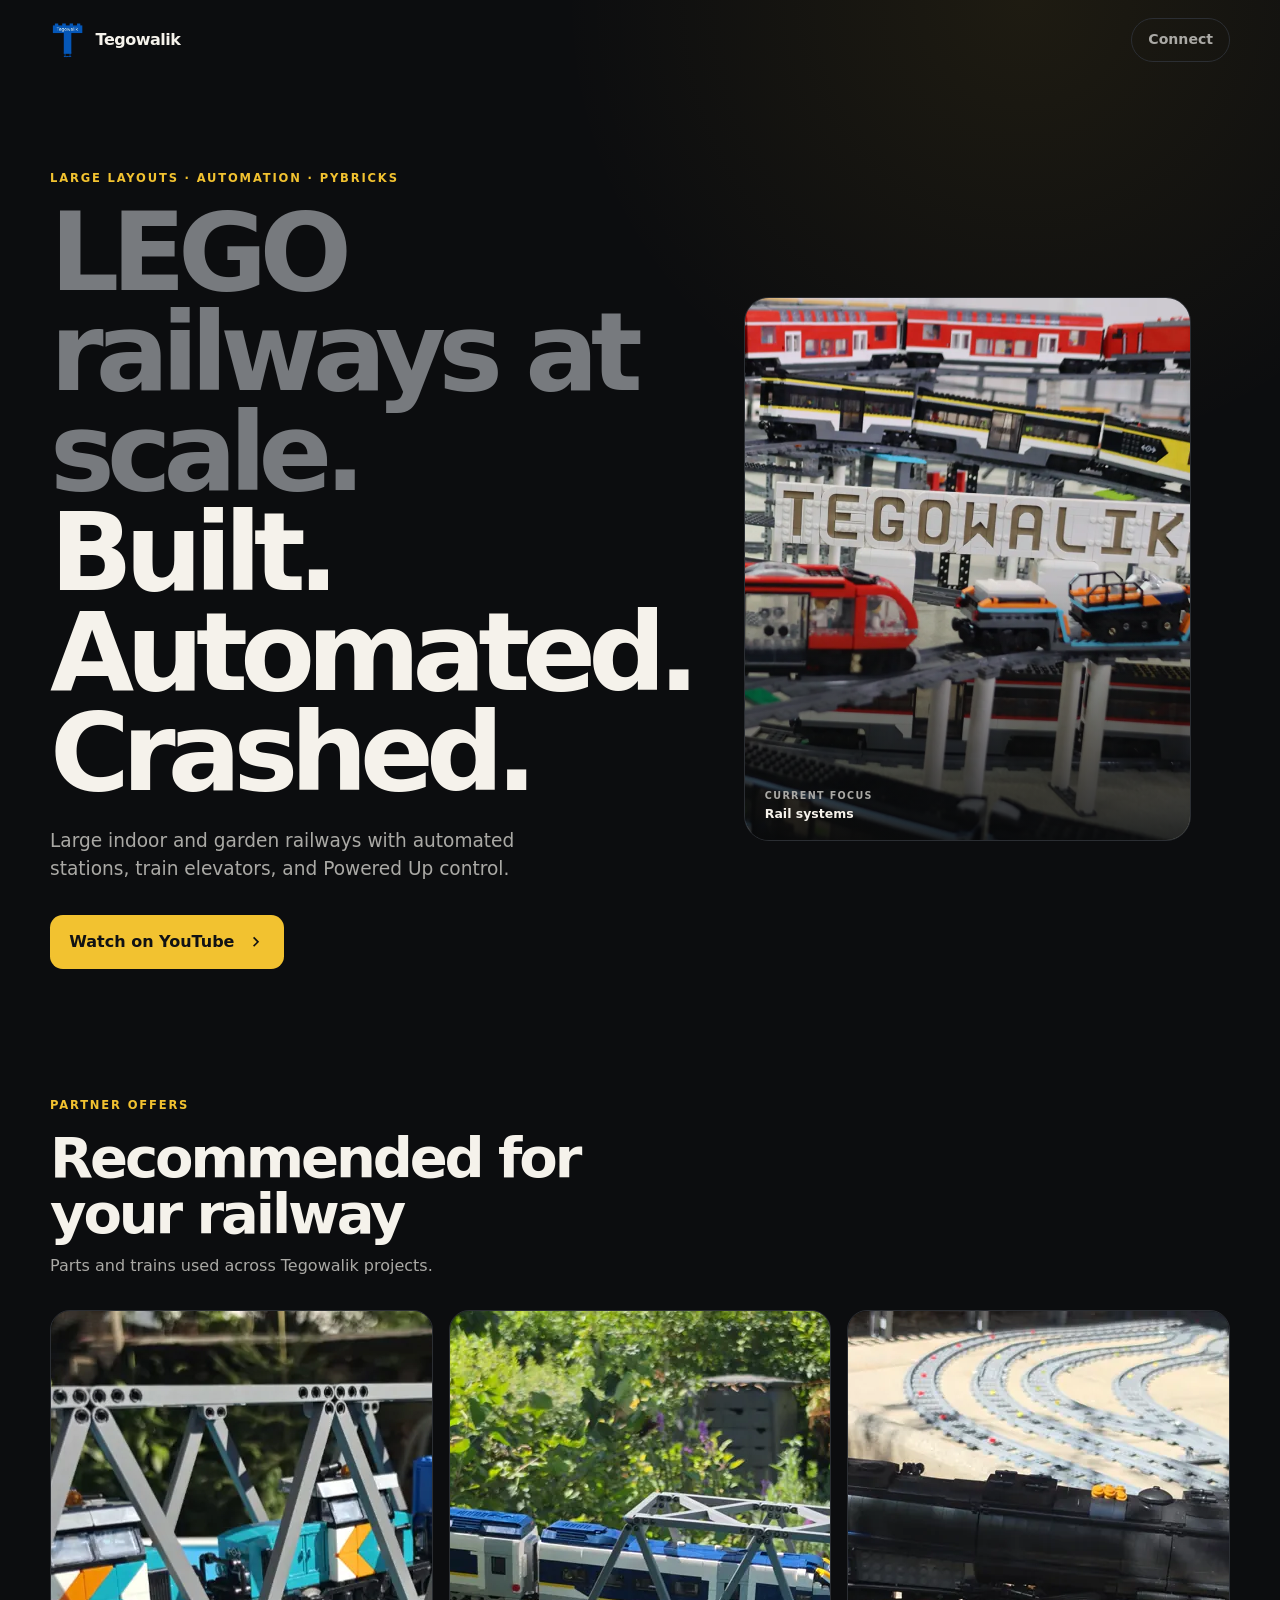
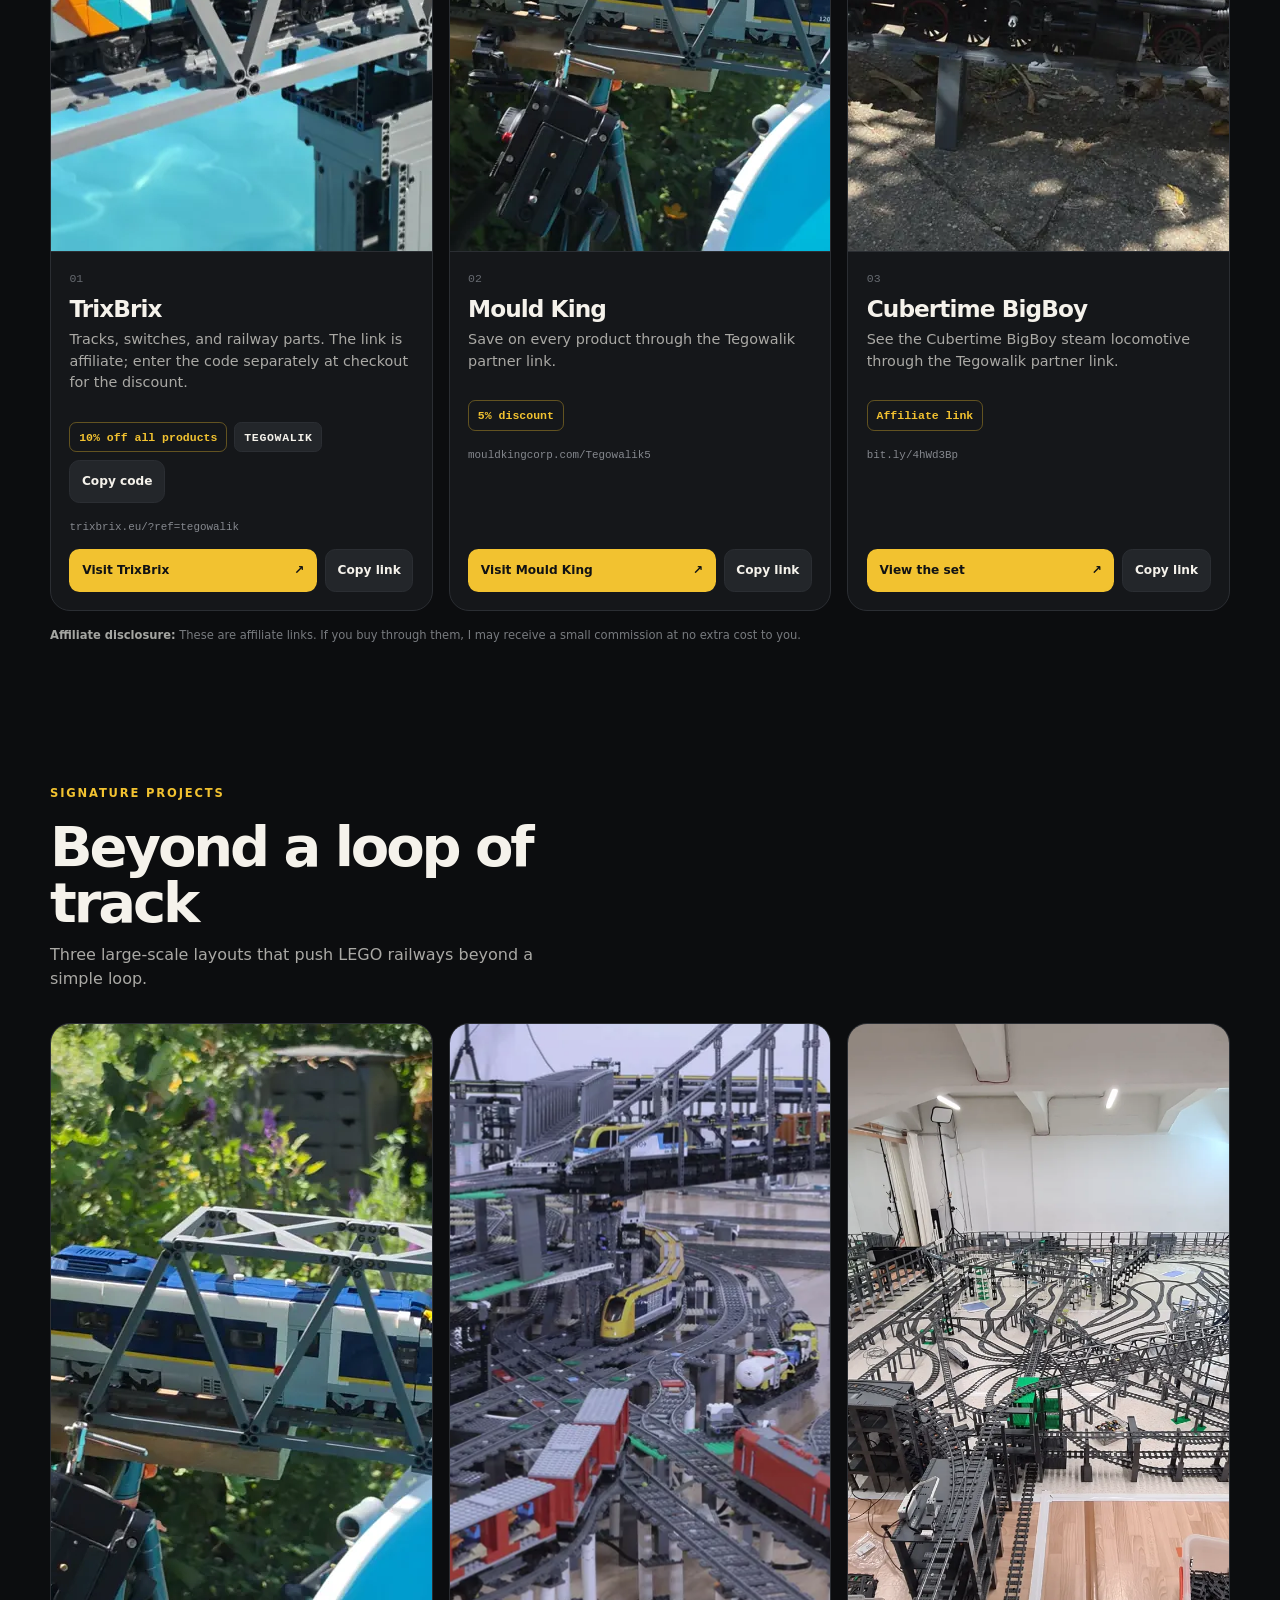
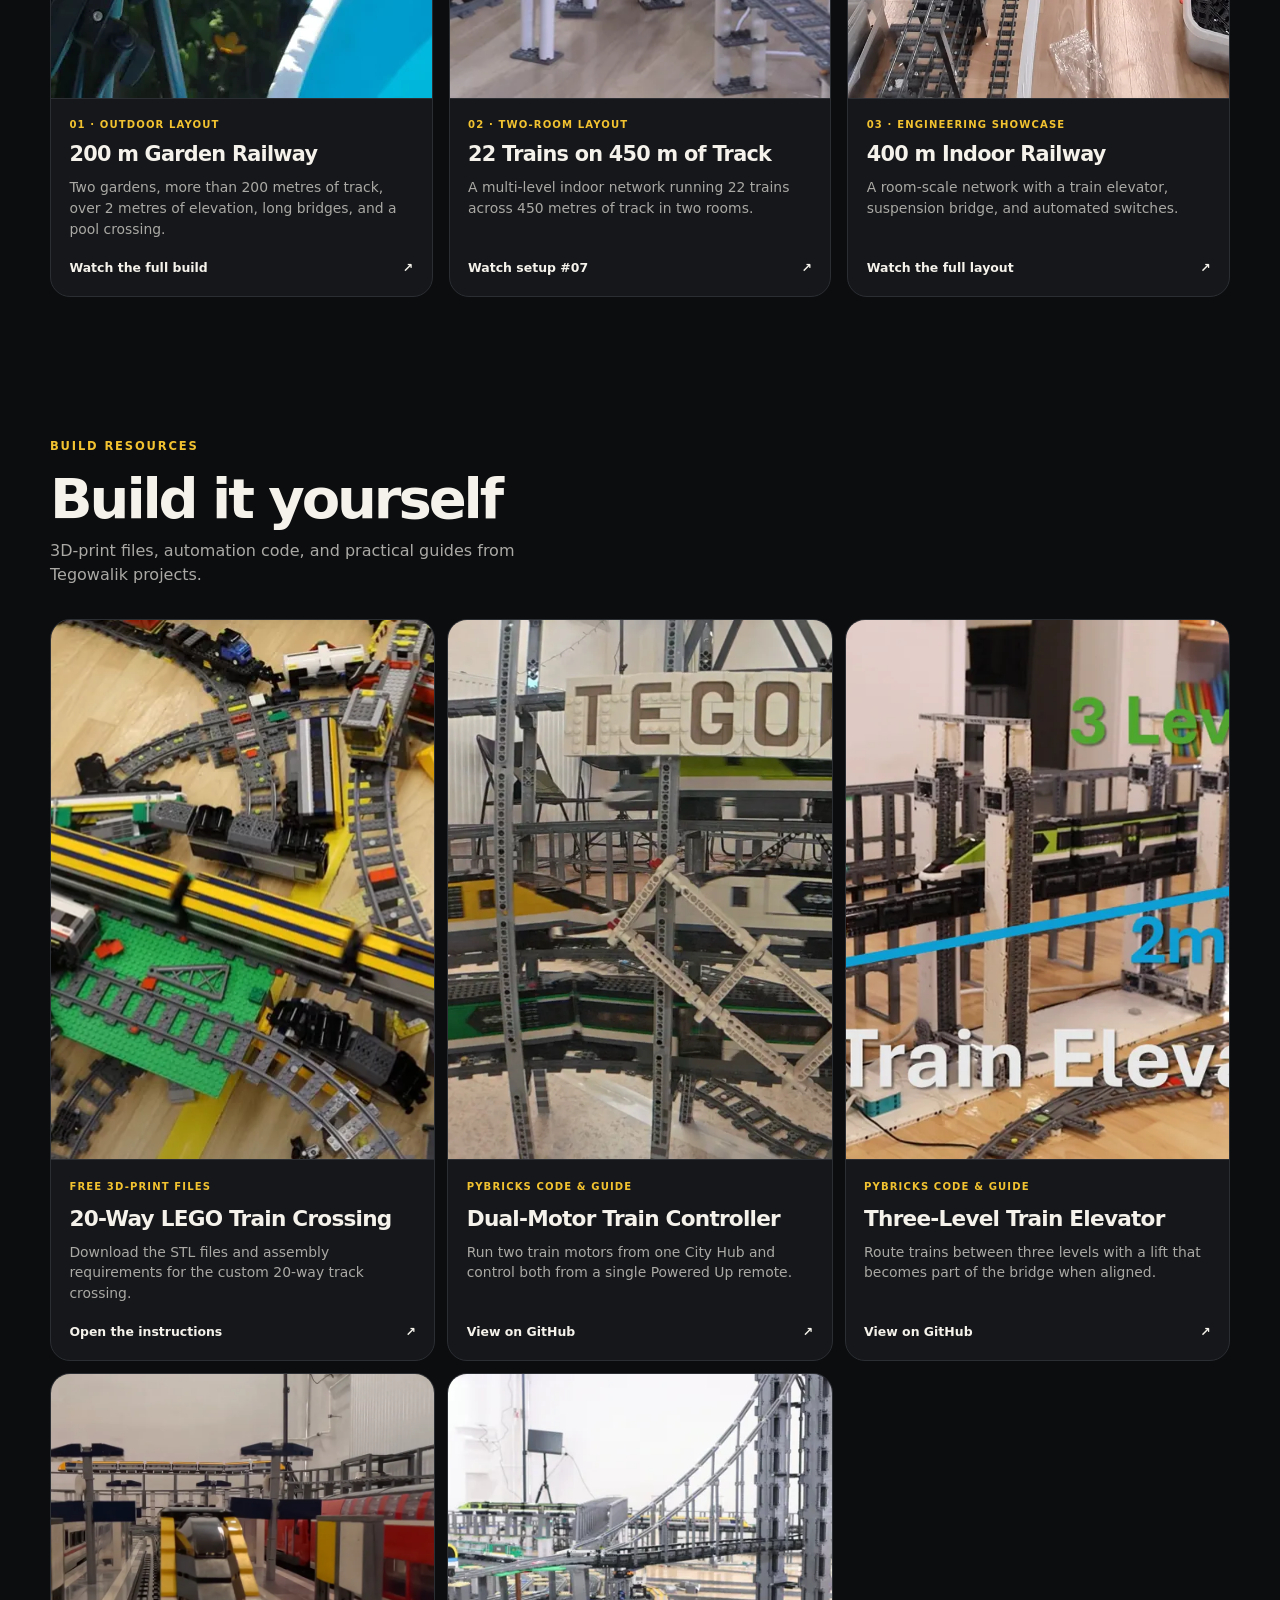
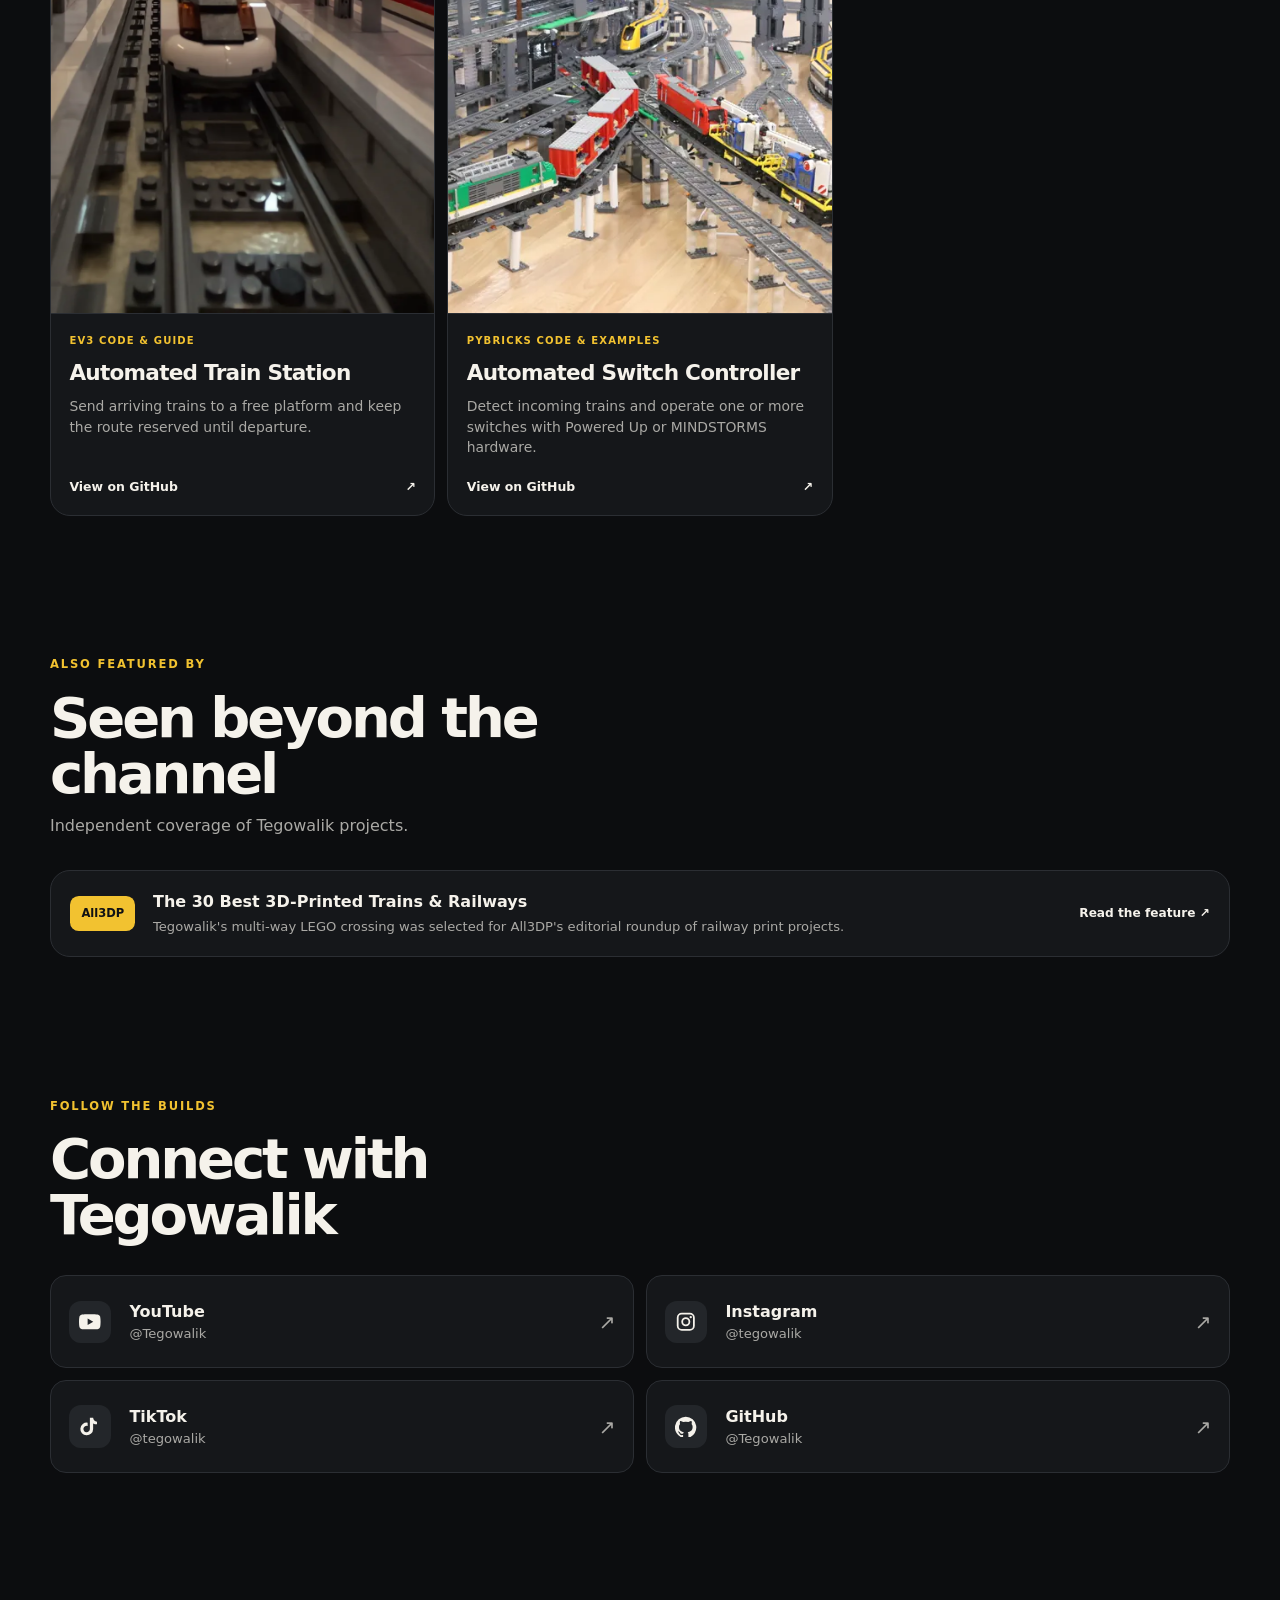
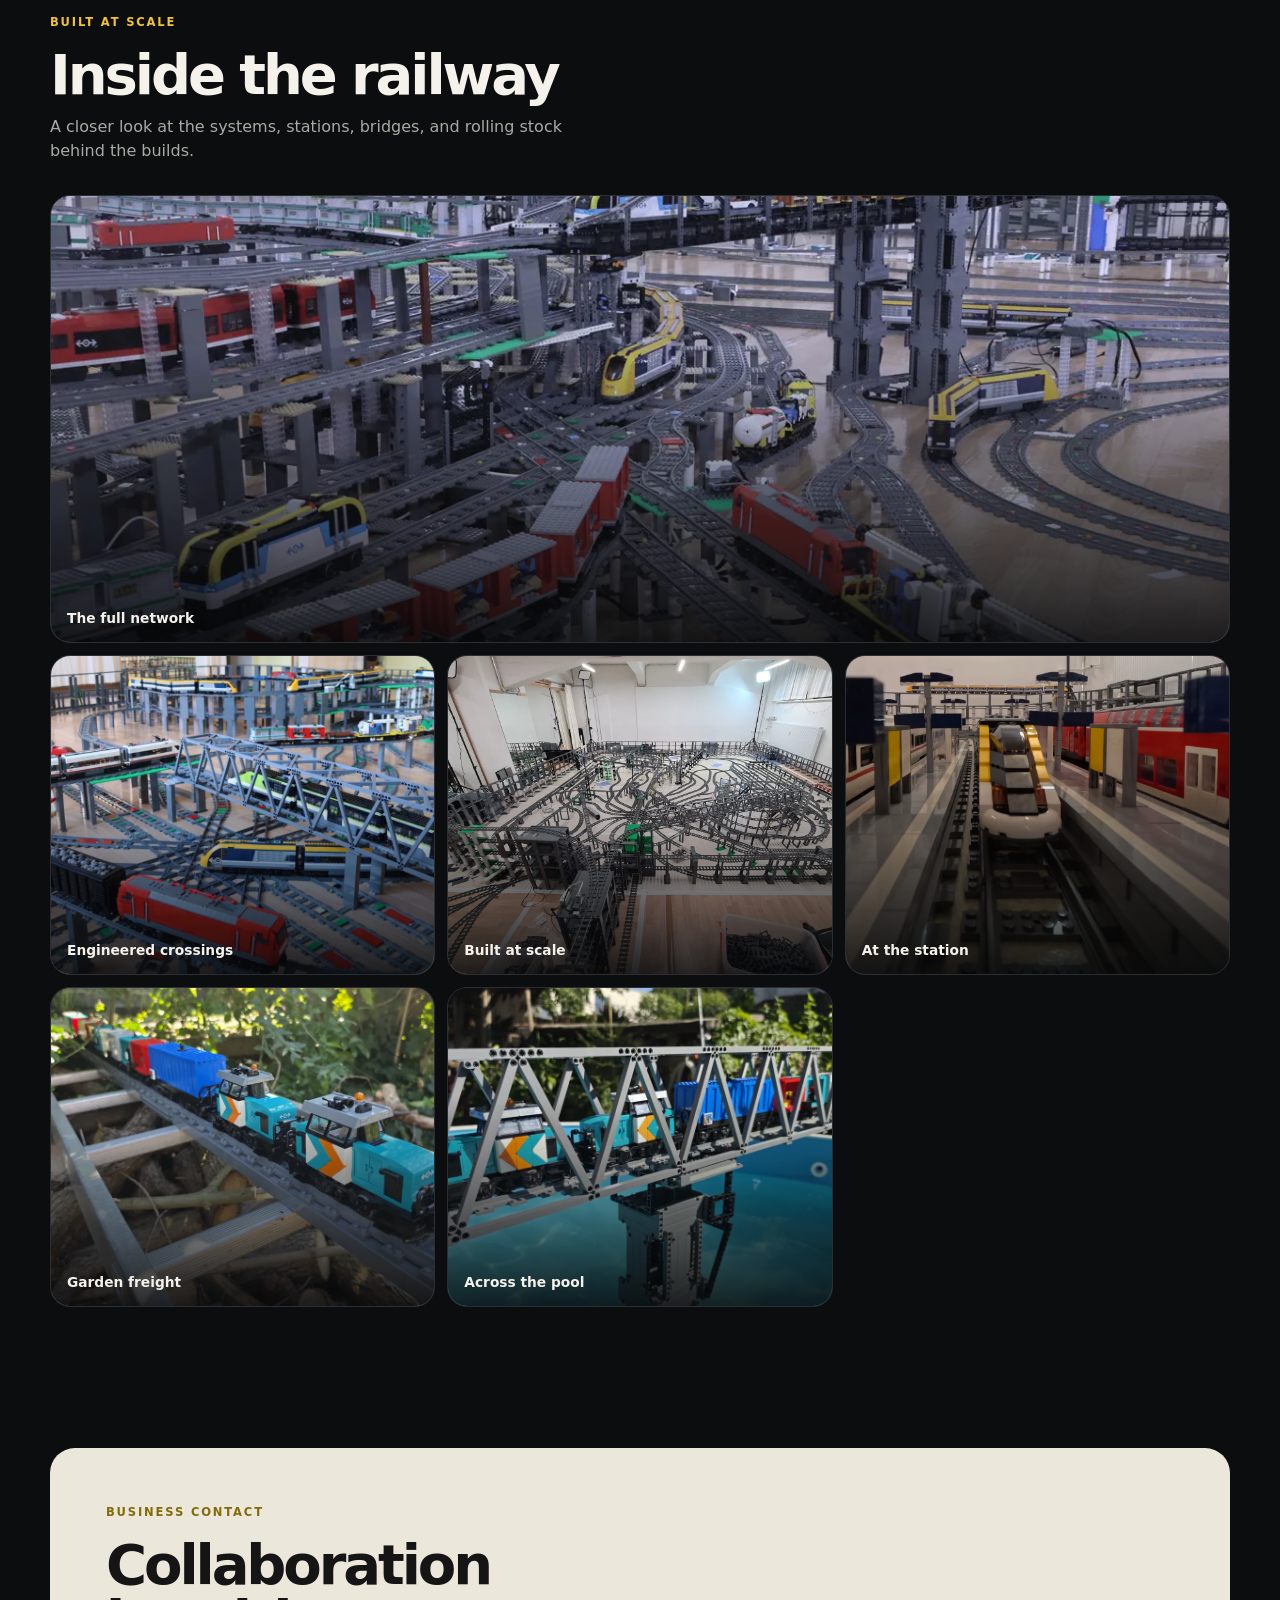
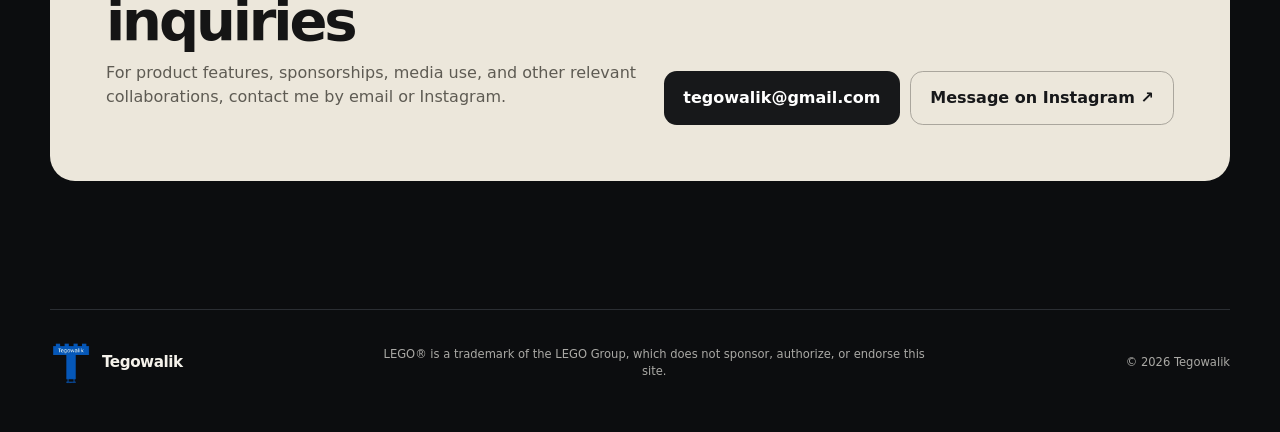
==== index.html @ e3848e24 "Refine partner offers and project showcases" ====
<!doctype html>
<html lang="en">
<head>
  <meta charset="utf-8">
  <meta name="viewport" content="width=device-width, initial-scale=1">
  <meta name="theme-color" content="#0c0d0f">
  <meta name="description" content="Large LEGO railway layouts, garden tracks, automated stations, train elevators, and Pybricks control systems by Tegowalik.">
  <meta property="og:type" content="website">
  <meta property="og:title" content="Tegowalik — LEGO engineering in motion">
  <meta property="og:description" content="Large LEGO railways, automated stations, train elevators, and Pybricks control systems.">
  <meta property="og:image" content="assets/share-card.jpg">
  <meta name="twitter:card" content="summary_large_image">
  <meta name="twitter:title" content="Tegowalik — LEGO engineering in motion">
  <meta name="twitter:description" content="Large LEGO railways, automated stations, train elevators, and Pybricks control systems.">
  <meta name="twitter:image" content="assets/share-card.jpg">
  <title>Tegowalik — LEGO engineering in motion</title>
  <link rel="icon" href="assets/favicon.svg" type="image/svg+xml">
  <link rel="stylesheet" href="style.css">
  <script src="script.js" defer></script>
</head>
<body>
  <a class="skip-link" href="#main">Skip to content</a>

  <header class="site-header">
    <a class="wordmark" href="#top" aria-label="Tegowalik home">
      <img class="brand-logo" src="assets/logo-256.webp" width="42" height="42" alt="">
      <span data-profile-name>Tegowalik</span>
    </a>
    <a class="header-cta" href="#connect">Connect</a>
  </header>

  <main id="main">
    <section class="hero" id="top" aria-labelledby="hero-title">
      <div class="hero-copy">
        <p class="eyebrow">Large layouts · Automation · Pybricks</p>
        <h1 id="hero-title"><span class="muted">LEGO railways at scale.</span><br><span data-tagline>Built. Automated. Crashed.</span></h1>
        <p class="hero-description" data-description>Large indoor and garden railways with automated stations, train elevators, and Powered Up control.</p>
        <a class="primary-button" data-primary-link href="https://www.youtube.com/@Tegowalik">
          Watch on YouTube
          <svg viewBox="0 0 24 24" aria-hidden="true"><path d="m9 18 6-6-6-6"/></svg>
        </a>
      </div>

      <div class="hero-visual">
        <img
          data-hero-image
          src="assets/photos/hero-960.webp"
          srcset="assets/photos/hero-960.webp 960w, assets/photos/hero-1600.webp 1600w"
          sizes="(min-width: 700px) 46vw, calc(100vw - 2rem)"
          width="960"
          height="960"
          alt="A multi-level LEGO railway with several trains and a Tegowalik sign"
          fetchpriority="high"
          decoding="async"
        >
        <div class="visual-shade" aria-hidden="true"></div>
        <p class="visual-label"><span>Current focus</span>Rail systems</p>
      </div>
    </section>

    <section class="partner-section" id="partners" aria-labelledby="partners-title" hidden>
      <div class="section-heading">
        <p class="eyebrow">Partner offers</p>
        <h2 id="partners-title">Recommended for your railway</h2>
        <p>Parts and trains used across Tegowalik projects.</p>
      </div>
      <div class="partner-grid" id="partner-links"></div>
      <p class="affiliate-note"><strong>Affiliate disclosure:</strong> These are affiliate links. If you buy through them, I may receive a small commission at no extra cost to you.</p>
    </section>

    <section class="project-section" id="projects" aria-labelledby="projects-title" hidden>
      <div class="section-heading">
        <p class="eyebrow">Signature projects</p>
        <h2 id="projects-title">Beyond a loop of track</h2>
        <p>Three large-scale layouts that push LEGO railways beyond a simple loop.</p>
      </div>
      <div class="project-grid" id="project-grid"></div>
    </section>

    <section class="resource-section" id="resources" aria-labelledby="resources-title" hidden>
      <div class="section-heading">
        <p class="eyebrow">Build resources</p>
        <h2 id="resources-title">Build it yourself</h2>
        <p>3D-print files, automation code, and practical guides from Tegowalik projects.</p>
      </div>
      <div class="resource-grid" id="resource-grid"></div>
    </section>


    <section class="feature-section" id="features" aria-labelledby="features-title" hidden>
      <div class="section-heading">
        <p class="eyebrow">Also featured by</p>
        <h2 id="features-title">Seen beyond the channel</h2>
        <p>Independent coverage of Tegowalik projects.</p>
      </div>
      <div class="feature-links" id="feature-links"></div>
    </section>

    <section class="link-section" id="connect" aria-labelledby="connect-title">
      <div class="section-heading">
        <p class="eyebrow">Follow the builds</p>
        <h2 id="connect-title">Connect with Tegowalik</h2>
      </div>
      <div class="social-grid" id="social-links"></div>
    </section>

    <section class="gallery-section" id="gallery" aria-labelledby="gallery-title" hidden>
      <div class="section-heading">
        <p class="eyebrow">Built at scale</p>
        <h2 id="gallery-title">Inside the railway</h2>
        <p>A closer look at the systems, stations, bridges, and rolling stock behind the builds.</p>
      </div>
      <div class="gallery-grid" id="gallery-grid"></div>
    </section>

    <section class="business" id="business" aria-labelledby="business-title">
      <div>
        <p class="eyebrow">Business contact</p>
        <h2 id="business-title">Collaboration inquiries</h2>
        <p>For product features, sponsorships, media use, and other relevant collaborations, contact me by email or Instagram.</p>
      </div>
      <div class="business-actions" id="business-actions"></div>
    </section>
  </main>

  <footer>
    <div class="footer-brand"><img class="brand-logo" src="assets/logo-256.webp" width="42" height="42" alt=""><span data-profile-name>Tegowalik</span></div>
    <p>LEGO® is a trademark of the LEGO Group, which does not sponsor, authorize, or endorse this site.</p>
    <p>© <span id="year"></span> <span data-profile-name>Tegowalik</span></p>
  </footer>

  <noscript>
    <div class="noscript">JavaScript is needed to display the configured links. Visit <a href="https://www.youtube.com/@Tegowalik">Tegowalik on YouTube</a>.</div>
  </noscript>
</body>
</html>
---- style.css ----
:root {
  --bg: #0c0d0f;
  --surface: #15171a;
  --surface-raised: #1b1e22;
  --text: #f5f2eb;
  --muted: #aaa9a5;
  --line: #2b2e33;
  --accent: #f2c230;
  --accent-strong: #ffda4e;
  --dark: #111214;
  --radius: 1.25rem;
  --max-width: 1180px;
}

* { box-sizing: border-box; }

html { scroll-behavior: smooth; }

body {
  margin: 0;
  color: var(--text);
  background:
    radial-gradient(circle at 80% 0%, rgba(242, 194, 48, .08), transparent 29rem),
    var(--bg);
  font-family: Inter, ui-sans-serif, system-ui, -apple-system, BlinkMacSystemFont, "Segoe UI", sans-serif;
  line-height: 1.5;
  -webkit-font-smoothing: antialiased;
}

a { color: inherit; }

.skip-link {
  position: fixed;
  top: .75rem;
  left: .75rem;
  z-index: 20;
  padding: .7rem 1rem;
  color: var(--dark);
  background: var(--accent);
  border-radius: .6rem;
  transform: translateY(-180%);
}

.skip-link:focus { transform: translateY(0); }

.site-header,
main,
footer {
  width: min(calc(100% - 2rem), var(--max-width));
  margin-inline: auto;
}

.site-header {
  min-height: 5rem;
  display: flex;
  align-items: center;
  justify-content: space-between;
}

.wordmark,
.footer-brand {
  display: inline-flex;
  gap: .65rem;
  align-items: center;
  font-weight: 800;
  letter-spacing: -.03em;
}

.wordmark { text-decoration: none; }

.brand-logo { width: 2.2rem; height: 2.2rem; object-fit: contain; }

.header-cta {
  padding: .65rem 1rem;
  border: 1px solid var(--line);
  border-radius: 999px;
  color: var(--muted);
  text-decoration: none;
  font-size: .88rem;
  font-weight: 700;
}

.header-cta:hover { color: var(--text); border-color: #555a62; }

.hero {
  padding: clamp(2.5rem, 7vw, 6rem) 0 clamp(4.5rem, 10vw, 8rem);
  display: grid;
  gap: 3.25rem;
}

.hero-copy { align-self: center; }

.eyebrow {
  margin: 0 0 1rem;
  color: var(--accent);
  text-transform: uppercase;
  font-size: .72rem;
  font-weight: 800;
  letter-spacing: .16em;
}

h1, h2, p { margin-top: 0; }

h1 {
  margin-bottom: 1.5rem;
  font-size: clamp(3rem, 11vw, 6.8rem);
  line-height: .92;
  letter-spacing: -.072em;
  max-width: 10ch;
}

h1 .muted { color: #777a7e; }

h2 {
  margin-bottom: .75rem;
  font-size: clamp(2rem, 6vw, 3.5rem);
  line-height: 1;
  letter-spacing: -.055em;
}

.hero-description,
.section-heading > p:last-child,
.business p,
footer { color: var(--muted); }

.hero-description {
  max-width: 34rem;
  margin-bottom: 2rem;
  font-size: clamp(1rem, 2vw, 1.16rem);
}

.primary-button,
.business-button {
  min-height: 3.35rem;
  display: inline-flex;
  align-items: center;
  justify-content: center;
  gap: .8rem;
  padding: .85rem 1.2rem;
  border-radius: .8rem;
  background: var(--accent);
  color: var(--dark);
  text-decoration: none;
  font-weight: 850;
  transition: transform .2s ease, background .2s ease;
}

.primary-button svg { width: 1.1rem; fill: none; stroke: currentColor; stroke-width: 2.25; }
.primary-button:hover, .business-button:hover { transform: translateY(-2px); background: var(--accent-strong); }

.hero-visual {
  min-height: clamp(22rem, 76vw, 34rem);
  position: relative;
  overflow: hidden;
  border: 1px solid var(--line);
  border-radius: calc(var(--radius) * 1.25);
  background: linear-gradient(145deg, #21252a 0%, #141619 58%, #0c0d0f 100%);
  isolation: isolate;
}

.hero-visual > img {
  position: absolute;
  inset: 0;
  width: 100%;
  height: 100%;
  object-fit: cover;
  object-position: center;
}

.visual-shade {
  position: absolute;
  inset: 0;
  background: linear-gradient(to top, rgba(7, 8, 9, .82), transparent 48%);
}

.visual-label {
  position: absolute;
  left: 1.25rem;
  bottom: 1rem;
  z-index: 3;
  margin: 0;
  font-size: .78rem;
  font-weight: 750;
}
.visual-label span { display: block; margin-bottom: .15rem; color: var(--muted); text-transform: uppercase; font-size: .6rem; letter-spacing: .14em; }

.link-section, .gallery-section, .partner-section, .project-section, .resource-section { padding: 0 0 clamp(5rem, 11vw, 9rem); }
.section-heading { max-width: 39rem; margin-bottom: 2rem; }
.section-heading > p:last-child { max-width: 32rem; }

.social-grid { display: grid; gap: .75rem; }

.social-card {
  min-height: 5.8rem;
  display: grid;
  grid-template-columns: 2.8rem 1fr auto;
  gap: 1rem;
  align-items: center;
  padding: 1rem 1.1rem;
  background: var(--surface);
  border: 1px solid var(--line);
  border-radius: 1rem;
  text-decoration: none;
  transition: border-color .2s ease, transform .2s ease, background .2s ease;
}

.social-card:hover { border-color: #52575e; transform: translateY(-2px); background: var(--surface-raised); }
.social-icon { width: 2.65rem; height: 2.65rem; display: grid; place-items: center; background: #23262a; border-radius: .75rem; }
.social-icon svg { width: 1.35rem; height: 1.35rem; fill: currentColor; }
.social-meta { min-width: 0; }
.social-name { display: block; font-weight: 800; }
.social-handle { display: block; color: var(--muted); font-size: .82rem; overflow: hidden; text-overflow: ellipsis; white-space: nowrap; }
.arrow { color: var(--muted); font-size: 1.25rem; }

.affiliate-note {
  max-width: 48rem;
  margin: 1rem 0 0;
  color: #777a7e;
  font-size: .72rem;
}

.affiliate-note strong { color: #a5a6a2; }

.project-grid { display: grid; gap: 1rem; }

.project-card {
  overflow: hidden;
  display: flex;
  flex-direction: column;
  color: var(--text);
  background: var(--surface);
  border: 1px solid var(--line);
  border-radius: var(--radius);
  text-decoration: none;
  transition: transform .2s ease, border-color .2s ease;
}

.project-card:hover { transform: translateY(-3px); border-color: #555a62; }

.project-card > img {
  width: 100%;
  aspect-ratio: 16 / 9;
  display: block;
  object-fit: cover;
  border-bottom: 1px solid var(--line);
  transition: transform .4s ease;
}

.project-card:hover > img { transform: scale(1.018); }

.project-content { flex: 1; display: flex; flex-direction: column; padding: 1.15rem; }
.project-meta { color: var(--accent); text-transform: uppercase; font-size: .63rem; font-weight: 800; letter-spacing: .11em; }
.project-title { margin-top: .7rem; font-size: 1.3rem; line-height: 1.1; letter-spacing: -.035em; }
.project-description { margin-top: .7rem; color: var(--muted); font-size: .87rem; }
.project-cta { display: flex; justify-content: space-between; margin-top: auto; padding-top: 1.2rem; font-size: .78rem; font-weight: 800; }

.resource-grid { display: grid; gap: .75rem; }

.resource-card {
  min-height: 14rem;
  display: flex;
  flex-direction: column;
  padding: 1.35rem;
  color: var(--text);
  background: var(--surface);
  border: 1px solid var(--line);
  border-radius: var(--radius);
  text-decoration: none;
  transition: transform .2s ease, border-color .2s ease, background .2s ease;
}

.resource-card:hover { transform: translateY(-2px); border-color: #555a62; background: var(--surface-raised); }
.resource-label { color: var(--accent); text-transform: uppercase; font-size: .63rem; font-weight: 800; letter-spacing: .11em; }
.resource-title { margin-top: .8rem; font-size: 1.35rem; line-height: 1.1; letter-spacing: -.035em; }
.resource-description { margin-top: .7rem; color: var(--muted); font-size: .87rem; }
.resource-cta { display: flex; justify-content: space-between; margin-top: auto; padding-top: 1.2rem; font-size: .78rem; font-weight: 800; }

.gallery-grid {
  display: grid;
  gap: .75rem;
}

.gallery-item {
  min-height: 15rem;
  position: relative;
  overflow: hidden;
  margin: 0;
  border: 1px solid var(--line);
  border-radius: var(--radius);
  background: var(--surface);
}

.gallery-item img {
  width: 100%;
  height: 100%;
  position: absolute;
  inset: 0;
  object-fit: cover;
  transition: transform .45s ease;
}

.gallery-item::after {
  content: "";
  position: absolute;
  inset: 35% 0 0;
  background: linear-gradient(transparent, rgba(5, 6, 7, .86));
}

.gallery-item:hover img { transform: scale(1.025); }

.gallery-item figcaption {
  position: absolute;
  z-index: 2;
  left: 1rem;
  bottom: .85rem;
  font-size: .86rem;
  font-weight: 800;
}

.partner-grid { display: grid; gap: 1rem; }
.partner-card {
  min-height: 15.5rem;
  display: flex;
  flex-direction: column;
  padding: 1.4rem;
  color: var(--text);
  background: var(--surface);
  border: 1px solid var(--line);
  border-radius: var(--radius);
  text-decoration: none;
  transition: transform .2s ease, border-color .2s ease;
}
.partner-card:hover { transform: translateY(-3px); border-color: #555a62; }
.partner-index { color: #666a70; font-family: ui-monospace, monospace; font-size: .72rem; }
.partner-card h3 { margin: auto 0 .55rem; font-size: 1.55rem; line-height: 1; letter-spacing: -.04em; }
.partner-card p { color: var(--muted); font-size: .9rem; }
.discount { align-self: flex-start; margin-top: .7rem; padding: .35rem .55rem; color: var(--accent); border: 1px solid rgba(242,194,48,.35); border-radius: .45rem; font-family: ui-monospace, monospace; font-size: .72rem; font-weight: 800; }
.partner-cta { display: flex; justify-content: space-between; align-items: center; margin-top: 1.25rem; padding-top: 1rem; border-top: 1px solid var(--line); font-size: .82rem; font-weight: 800; }

.business {
  margin-bottom: clamp(4rem, 10vw, 8rem);
  padding: clamp(1.5rem, 5vw, 3.5rem);
  display: grid;
  gap: 1.5rem;
  align-items: end;
  background: #ece7db;
  color: #151515;
  border-radius: calc(var(--radius) * 1.25);
}
.business .eyebrow { color: #826b08; }
.business p { max-width: 35rem; color: #5e5b53; }
.business-button { background: #17181a; color: #fff; }
.business-button:hover { background: #000; }
.business-button.secondary { background: transparent; color: #17181a; border: 1px solid #aaa69d; }
.business-actions { display: flex; flex-wrap: wrap; gap: .65rem; }

footer {
  padding: 2rem 0 3rem;
  display: grid;
  gap: 1rem;
  border-top: 1px solid var(--line);
  font-size: .72rem;
}
.footer-brand { color: var(--text); font-size: .95rem; }
.footer-brand .brand-logo { width: 2.6rem; height: 2.6rem; }
.noscript { position: fixed; inset: auto 1rem 1rem; z-index: 20; padding: 1rem; color: #111; background: var(--accent); border-radius: .7rem; text-align: center; }

:focus-visible { outline: .2rem solid var(--accent); outline-offset: .25rem; }

@media (min-width: 700px) {
  .site-header, main, footer { width: min(calc(100% - 4rem), var(--max-width)); }
  .hero { grid-template-columns: 1.08fr .92fr; min-height: calc(100vh - 5rem); align-items: center; }
  .social-grid { grid-template-columns: repeat(2, 1fr); }
  .project-grid { grid-template-columns: repeat(3, 1fr); }
  .resource-grid { grid-template-columns: repeat(2, 1fr); }
  .gallery-grid { grid-template-columns: repeat(2, 1fr); }
  .gallery-item { min-height: 20rem; }
  .gallery-item:first-child { grid-column: 1 / -1; min-height: 28rem; }
  .gallery-item:last-child { grid-column: 1 / -1; }
  .partner-grid { grid-template-columns: repeat(2, 1fr); }
  .business { grid-template-columns: 1fr auto; }
  footer { grid-template-columns: auto 1fr auto; align-items: center; }
  footer > p { margin: 0; }
  footer > p:nth-child(2) { max-width: 34rem; justify-self: center; text-align: center; }
}

@media (min-width: 1020px) {
  .gallery-grid { grid-template-columns: repeat(3, 1fr); }
  .gallery-item:last-child { grid-column: auto; }
  .partner-grid { grid-template-columns: repeat(3, 1fr); }
}

@media (prefers-reduced-motion: reduce) {
  html { scroll-behavior: auto; }
  *, *::before, *::after { scroll-behavior: auto !important; transition-duration: .01ms !important; animation-duration: .01ms !important; }
}


/* Rich partner cards, illustrated resources, and editorial mentions */
.feature-section { padding: 0 0 clamp(5rem, 11vw, 9rem); }

.partner-card {
  min-height: 0;
  overflow: hidden;
  padding: 0;
}

.partner-image-link {
  display: block;
  overflow: hidden;
  border-bottom: 1px solid var(--line);
}

.partner-image-link img {
  width: 100%;
  aspect-ratio: 16 / 9;
  display: block;
  object-fit: cover;
  transition: transform .4s ease;
}

.partner-card:hover .partner-image-link img { transform: scale(1.02); }

.partner-body {
  flex: 1;
  display: flex;
  flex-direction: column;
  padding: 1.15rem;
}

.partner-card h3 {
  margin: .6rem 0 .55rem;
  font-size: 1.45rem;
}

.partner-offer {
  display: flex;
  flex-wrap: wrap;
  gap: .45rem;
  align-items: center;
  margin-top: .85rem;
}

.partner-offer .discount { margin: 0; }

.discount-code {
  padding: .35rem .55rem;
  color: var(--text);
  background: #23262a;
  border: 1px solid var(--line);
  border-radius: .45rem;
  font-size: .72rem;
  font-weight: 850;
  letter-spacing: .06em;
}

.partner-url {
  margin-top: 1rem;
  color: #85888e;
  font-family: ui-monospace, SFMono-Regular, Consolas, monospace;
  font-size: .68rem;
  overflow-wrap: anywhere;
}

.partner-actions {
  display: grid;
  grid-template-columns: 1fr auto;
  gap: .5rem;
  align-items: stretch;
  margin-top: auto;
  padding-top: .85rem;
}

.partner-cta,
.copy-button {
  min-height: 2.7rem;
  display: inline-flex;
  align-items: center;
  justify-content: center;
  border-radius: .65rem;
  font: inherit;
  font-size: .76rem;
  font-weight: 800;
}

.partner-cta {
  gap: 1rem;
  justify-content: space-between;
  margin: 0;
  padding: .65rem .8rem;
  color: var(--dark);
  background: var(--accent);
  border: 0;
  text-decoration: none;
}

.copy-button {
  padding: .55rem .72rem;
  color: var(--text);
  background: #23262a;
  border: 1px solid var(--line);
  cursor: pointer;
  transition: border-color .2s ease, background .2s ease;
}

.copy-button:hover { border-color: #666b73; background: #2a2e33; }
.copy-button.copied { color: var(--dark); background: var(--accent); border-color: var(--accent); }

.resource-card {
  min-height: 0;
  overflow: hidden;
  padding: 0;
}

.resource-card > img {
  width: 100%;
  aspect-ratio: 16 / 9;
  display: block;
  object-fit: cover;
  border-bottom: 1px solid var(--line);
  transition: transform .4s ease;
}

.resource-card:hover > img { transform: scale(1.018); }

.resource-content {
  flex: 1;
  display: flex;
  flex-direction: column;
  padding: 1.15rem;
}

.feature-links { display: grid; gap: .75rem; }

.feature-card {
  display: grid;
  grid-template-columns: auto 1fr auto;
  gap: 1.1rem;
  align-items: center;
  padding: 1.2rem;
  color: var(--text);
  background: var(--surface);
  border: 1px solid var(--line);
  border-radius: var(--radius);
  text-decoration: none;
  transition: transform .2s ease, border-color .2s ease;
}

.feature-card:hover { transform: translateY(-2px); border-color: #555a62; }

.feature-publication {
  padding: .55rem .7rem;
  color: var(--dark);
  background: var(--accent);
  border-radius: .55rem;
  font-size: .72rem;
  font-weight: 900;
}

.feature-text strong,
.feature-text span { display: block; }

.feature-text strong { font-size: 1rem; }
.feature-text span { margin-top: .22rem; color: var(--muted); font-size: .82rem; }
.feature-cta { font-size: .76rem; font-weight: 800; white-space: nowrap; }

@media (min-width: 1020px) {
  .resource-grid { grid-template-columns: repeat(3, 1fr); }
}

@media (max-width: 620px) {
  .feature-card { grid-template-columns: auto 1fr; }
  .feature-cta { grid-column: 1 / -1; }
}
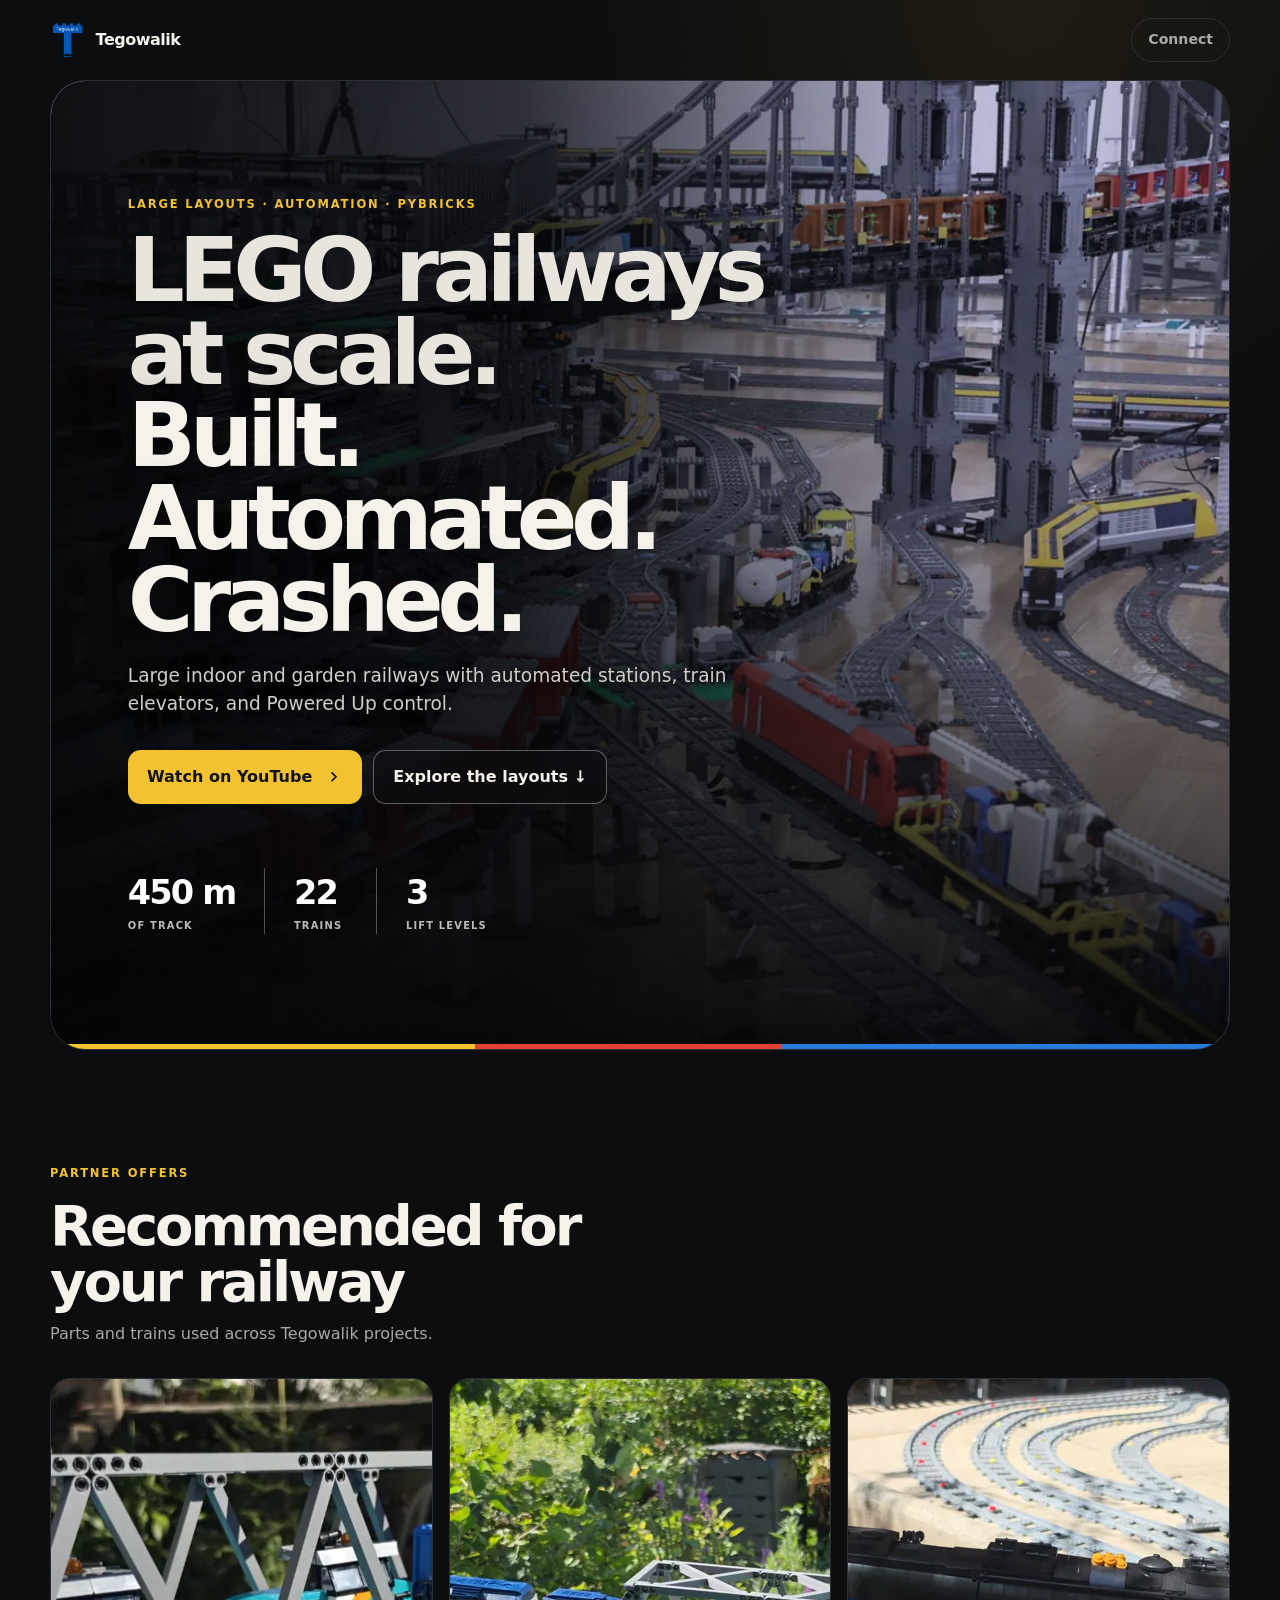
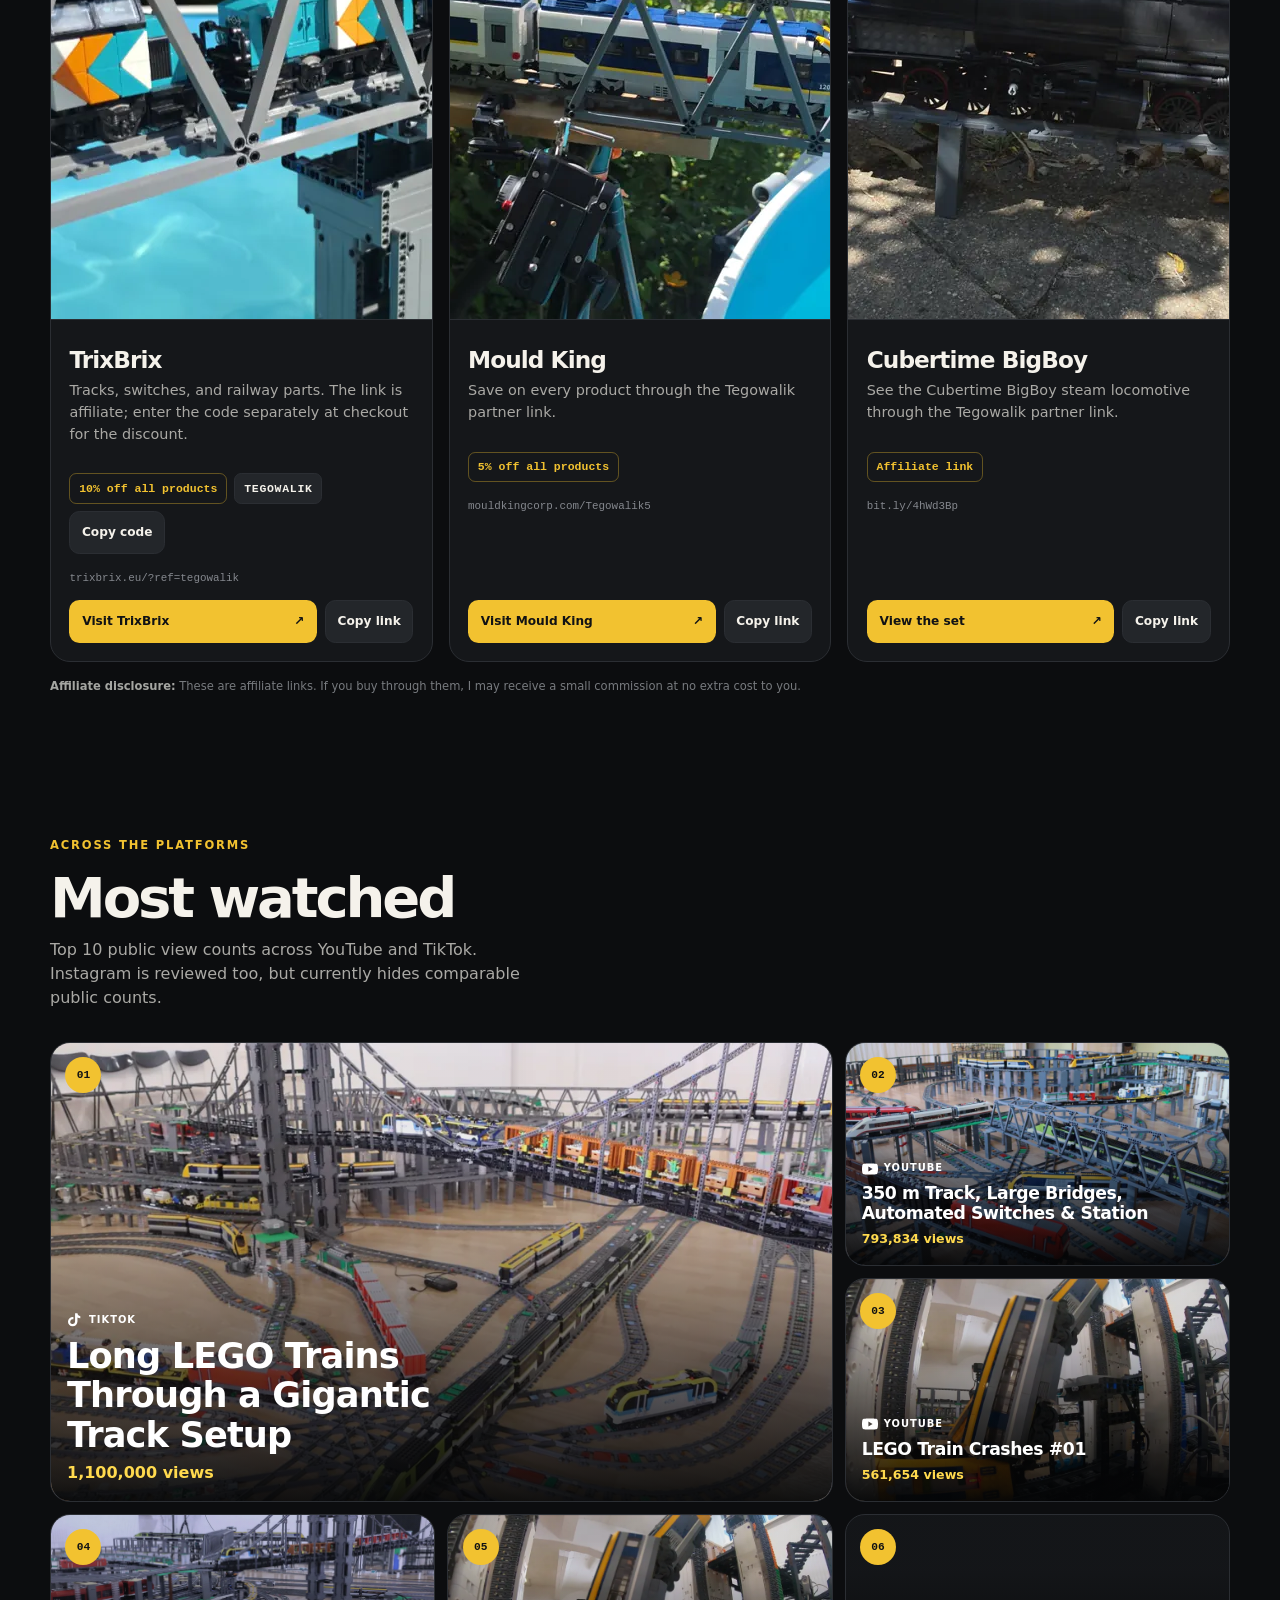
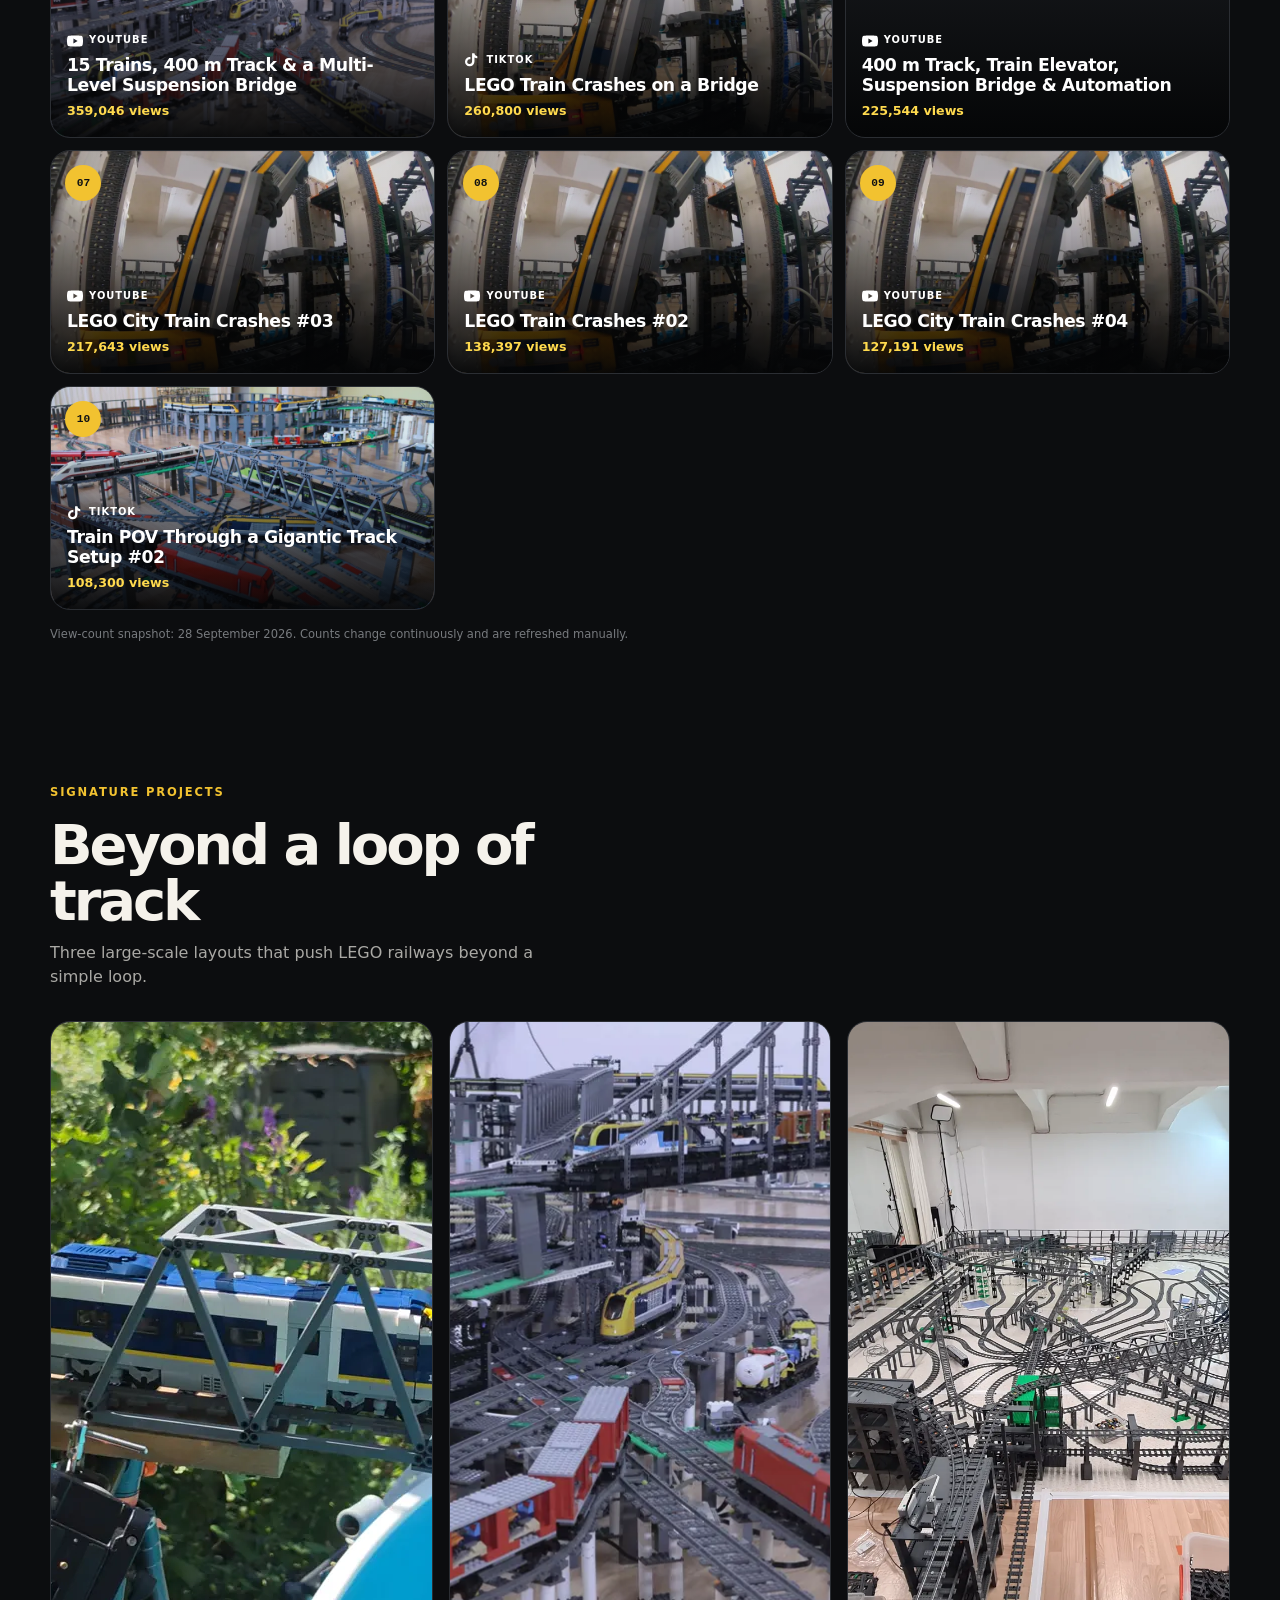
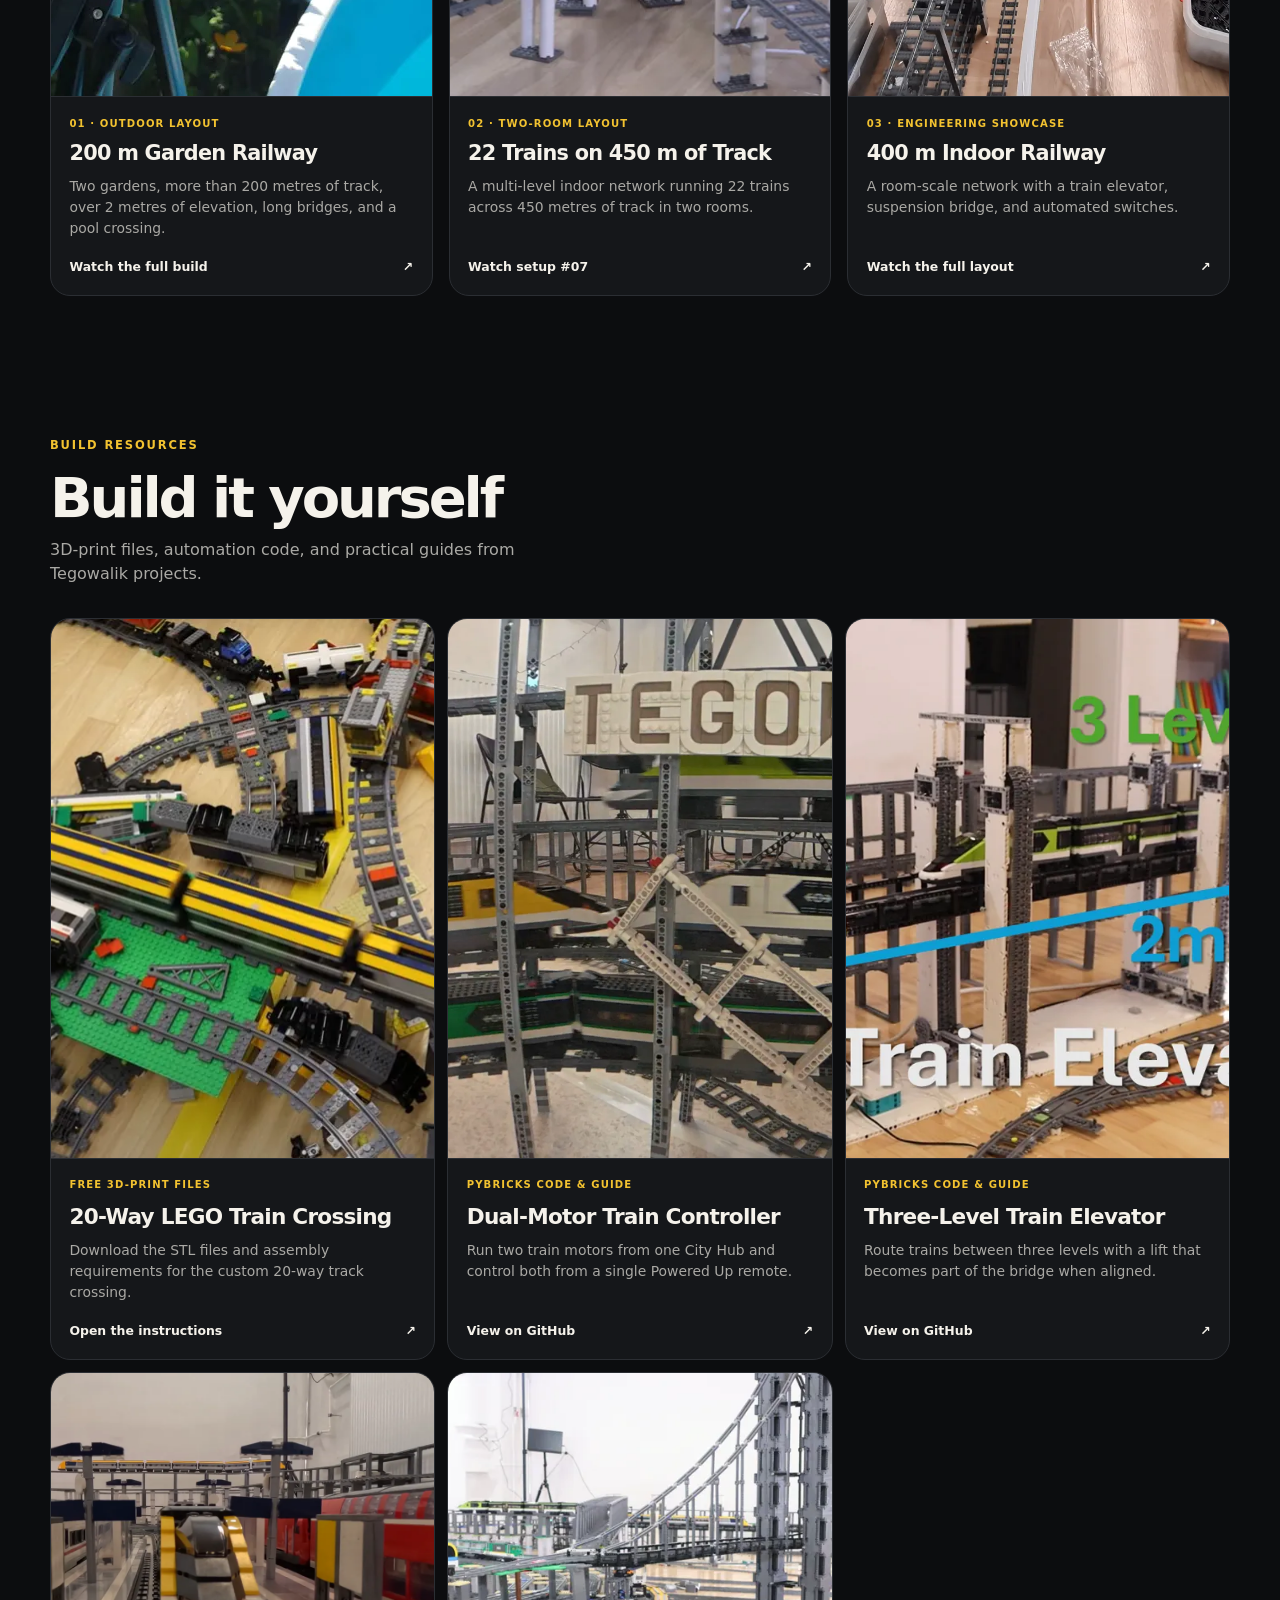
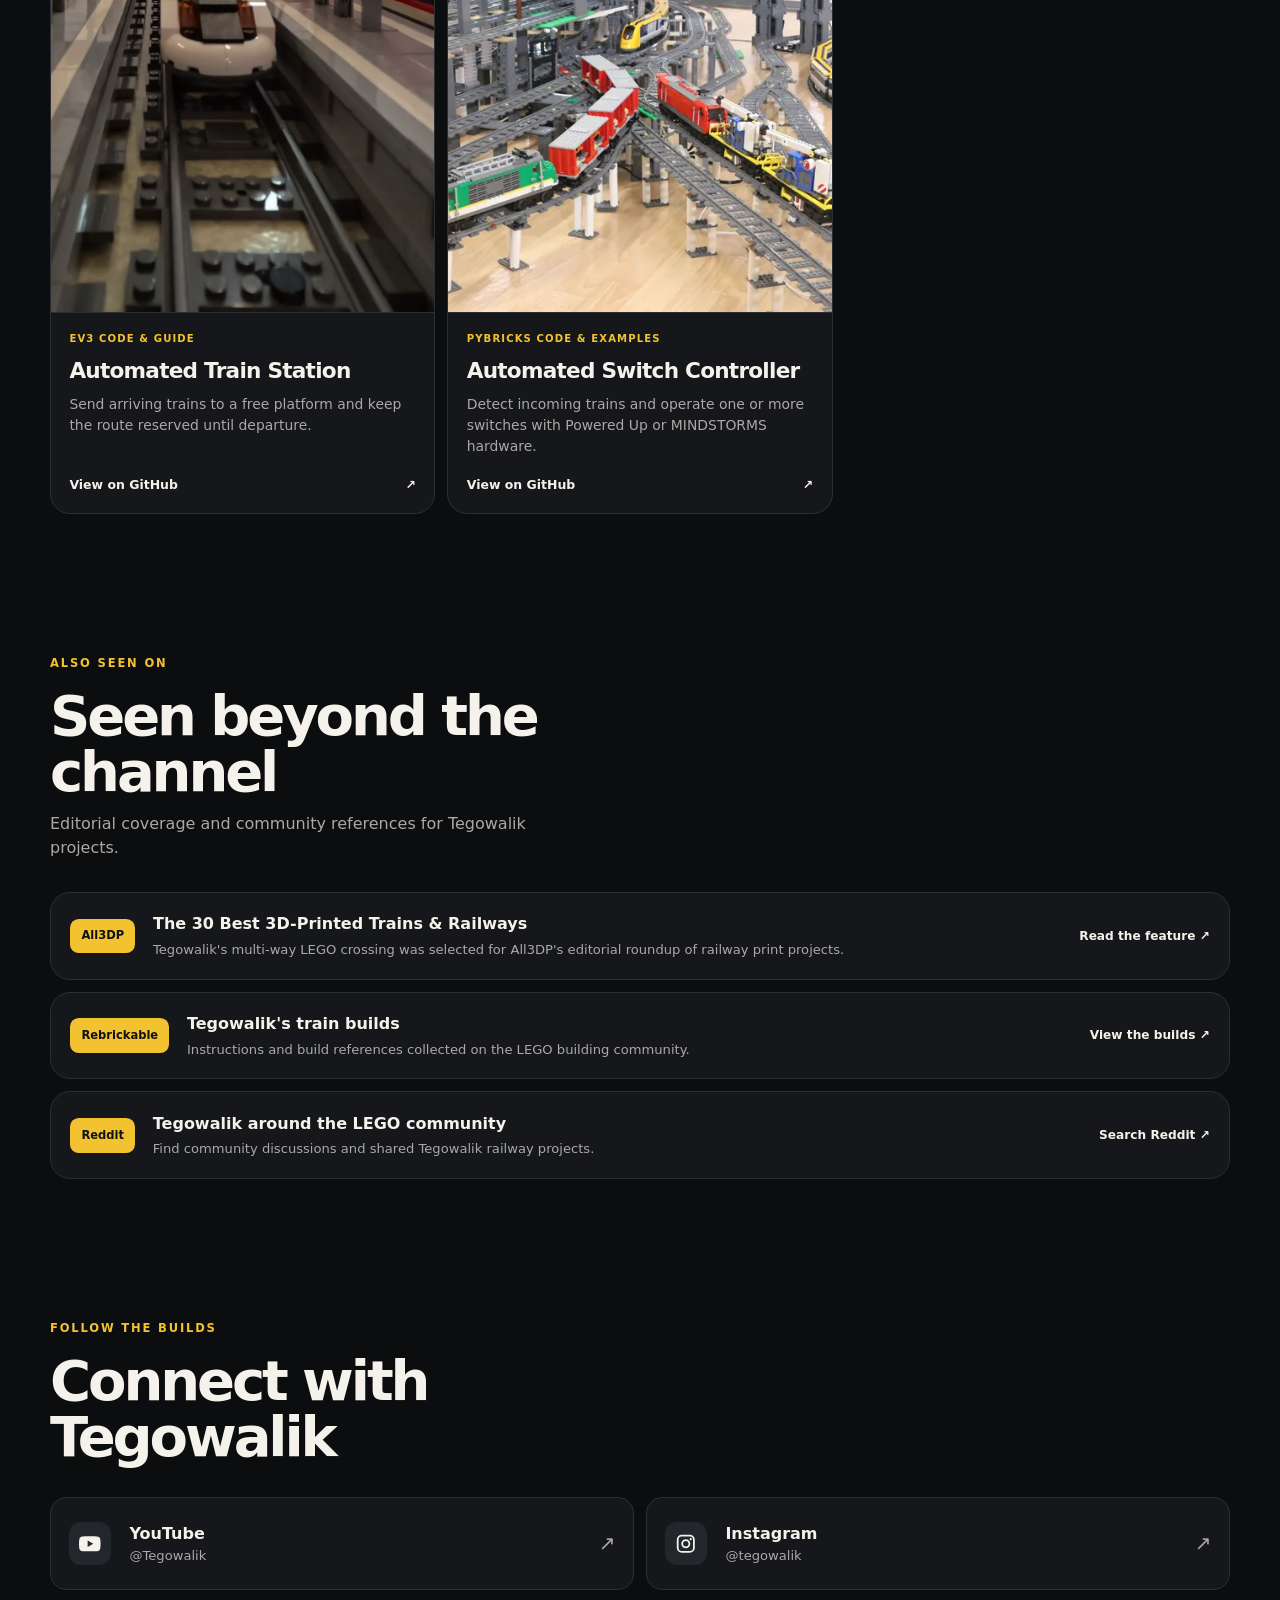
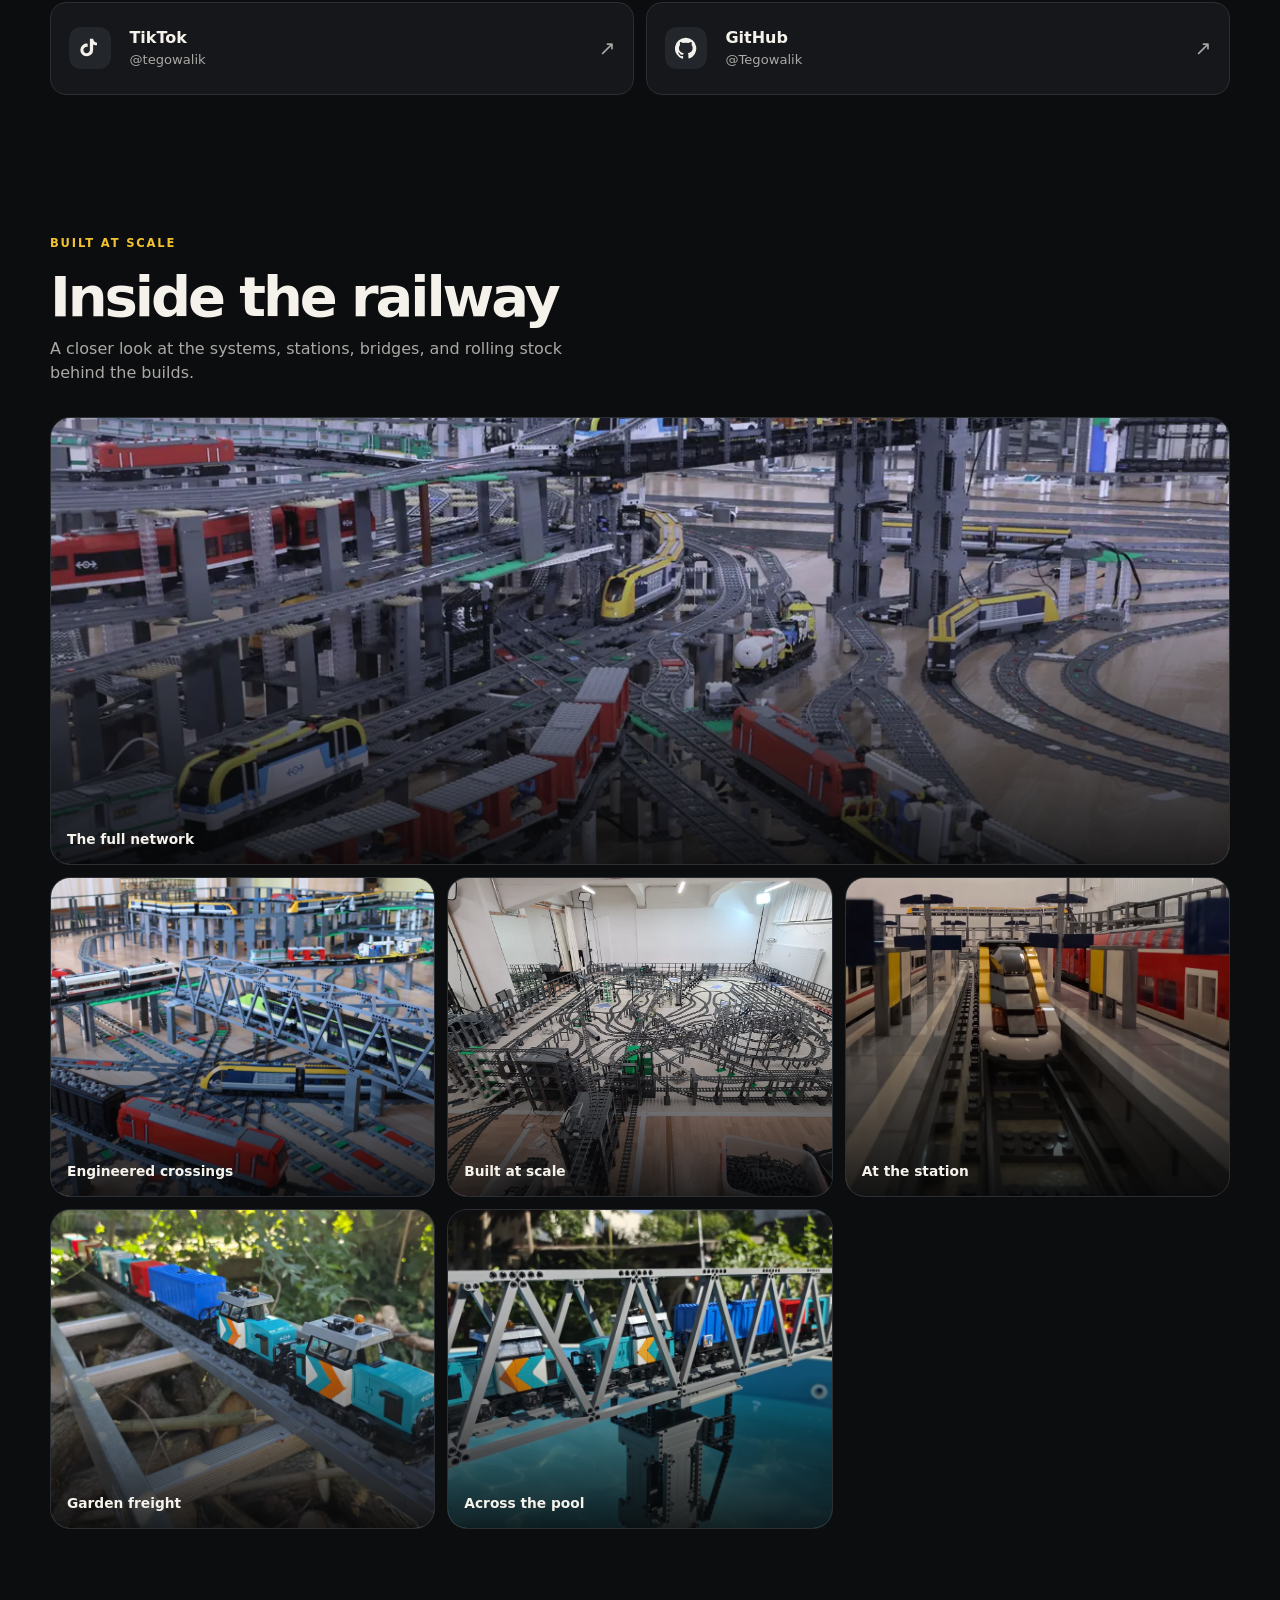
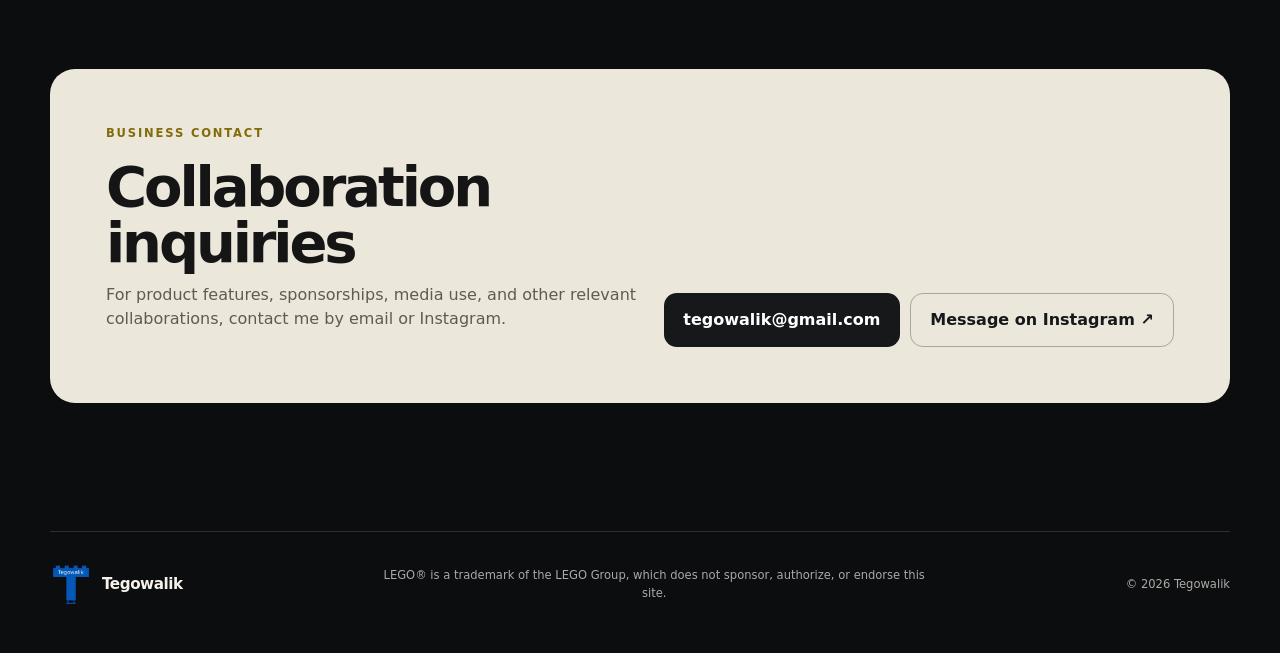
==== commit 1f1d0ba7: "Redesign hero and add cross-platform top videos" ====
--- a/index.html
+++ b/index.html
@@ -31,30 +31,32 @@
 
   <main id="main">
     <section class="hero" id="top" aria-labelledby="hero-title">
+      <div class="hero-visual" aria-hidden="true">
+        <img
+          data-hero-image
+          src="assets/photos/tegowalik-2023-v2-min-fixed-min-2-960.webp"
+          srcset="assets/photos/tegowalik-2023-v2-min-fixed-min-2-960.webp 960w, assets/photos/tegowalik-2023-v2-min-fixed-min-2-1600.webp 1600w"
+          sizes="(min-width: 1180px) 1180px, 100vw"
+          width="1600"
+          height="900"
+          alt=""
+          fetchpriority="high"
+          decoding="async"
+        >
+      </div>
       <div class="hero-copy">
         <p class="eyebrow">Large layouts · Automation · Pybricks</p>
         <h1 id="hero-title"><span class="muted">LEGO railways at scale.</span><br><span data-tagline>Built. Automated. Crashed.</span></h1>
         <p class="hero-description" data-description>Large indoor and garden railways with automated stations, train elevators, and Powered Up control.</p>
-        <a class="primary-button" data-primary-link href="https://www.youtube.com/@Tegowalik">
-          Watch on YouTube
-          <svg viewBox="0 0 24 24" aria-hidden="true"><path d="m9 18 6-6-6-6"/></svg>
-        </a>
-      </div>
-
-      <div class="hero-visual">
-        <img
-          data-hero-image
-          src="assets/photos/hero-960.webp"
-          srcset="assets/photos/hero-960.webp 960w, assets/photos/hero-1600.webp 1600w"
-          sizes="(min-width: 700px) 46vw, calc(100vw - 2rem)"
-          width="960"
-          height="960"
-          alt="A multi-level LEGO railway with several trains and a Tegowalik sign"
-          fetchpriority="high"
-          decoding="async"
-        >
-        <div class="visual-shade" aria-hidden="true"></div>
-        <p class="visual-label"><span>Current focus</span>Rail systems</p>
+        <div class="hero-actions">
+          <a class="primary-button" data-primary-link href="https://www.youtube.com/@Tegowalik">Watch on YouTube <svg viewBox="0 0 24 24" aria-hidden="true"><path d="m9 18 6-6-6-6"/></svg></a>
+          <a class="secondary-button" href="#projects">Explore the layouts ↓</a>
+        </div>
+        <dl class="hero-stats" aria-label="Tegowalik layout highlights">
+          <div><dt>450 m</dt><dd>of track</dd></div>
+          <div><dt>22</dt><dd>trains</dd></div>
+          <div><dt>3</dt><dd>lift levels</dd></div>
+        </dl>
       </div>
     </section>
 
@@ -66,6 +68,16 @@
       </div>
       <div class="partner-grid" id="partner-links"></div>
       <p class="affiliate-note"><strong>Affiliate disclosure:</strong> These are affiliate links. If you buy through them, I may receive a small commission at no extra cost to you.</p>
+    </section>
+
+    <section class="popular-section" id="popular" aria-labelledby="popular-title" hidden>
+      <div class="section-heading popular-heading">
+        <p class="eyebrow">Across the platforms</p>
+        <h2 id="popular-title">Most watched</h2>
+        <p>Top 10 public view counts across YouTube and TikTok. Instagram is reviewed too, but currently hides comparable public counts.</p>
+      </div>
+      <div class="popular-grid" id="popular-grid"></div>
+      <p class="snapshot-note" id="popular-snapshot"></p>
     </section>
 
     <section class="project-section" id="projects" aria-labelledby="projects-title" hidden>
@@ -89,9 +101,9 @@
 
     <section class="feature-section" id="features" aria-labelledby="features-title" hidden>
       <div class="section-heading">
-        <p class="eyebrow">Also featured by</p>
+        <p class="eyebrow">Also seen on</p>
         <h2 id="features-title">Seen beyond the channel</h2>
-        <p>Independent coverage of Tegowalik projects.</p>
+        <p>Editorial coverage and community references for Tegowalik projects.</p>
       </div>
       <div class="feature-links" id="feature-links"></div>
     </section>
--- a/style.css
+++ b/style.css
@@ -572,3 +572,184 @@
   .feature-card { grid-template-columns: auto 1fr; }
   .feature-cta { grid-column: 1 / -1; }
 }
+
+
+/* Cinematic homepage hero */
+.hero {
+  min-height: min(78rem, calc(100svh - 6rem));
+  position: relative;
+  overflow: hidden;
+  display: flex;
+  align-items: flex-end;
+  padding: clamp(3.5rem, 9vw, 7.5rem) clamp(1.25rem, 6vw, 5.25rem);
+  margin-bottom: clamp(4.5rem, 9vw, 8rem);
+  border: 1px solid var(--line);
+  border-radius: clamp(1.25rem, 3vw, 2.2rem);
+  isolation: isolate;
+}
+
+.hero::before,
+.hero::after {
+  content: "";
+  position: absolute;
+  inset: 0;
+  pointer-events: none;
+}
+
+.hero::before {
+  z-index: 1;
+  background:
+    linear-gradient(90deg, rgba(4, 5, 6, .95) 0%, rgba(4, 5, 6, .79) 40%, rgba(4, 5, 6, .1) 78%),
+    linear-gradient(0deg, rgba(4, 5, 6, .92) 0%, transparent 55%);
+}
+
+.hero::after {
+  z-index: 3;
+  inset: auto 0 0;
+  height: .32rem;
+  background: linear-gradient(90deg, var(--accent) 0 36%, #e54035 36% 62%, #267bdc 62% 100%);
+}
+
+.hero-visual {
+  min-height: 0;
+  position: absolute;
+  z-index: 0;
+  inset: 0;
+  border: 0;
+  border-radius: 0;
+  background: #111;
+}
+
+.hero-visual > img {
+  object-position: 58% center;
+  transform: scale(1.015);
+}
+
+.hero-copy {
+  position: relative;
+  z-index: 2;
+  max-width: 49rem;
+  min-width: 0;
+  width: 100%;
+}
+
+.hero h1 {
+  max-width: 12.5ch;
+  margin-bottom: 1.3rem;
+  font-size: clamp(3.25rem, 7vw, 5.9rem);
+  text-wrap: balance;
+  text-shadow: 0 .15rem 2rem rgba(0, 0, 0, .46);
+}
+
+.hero h1 .muted { color: #e8e5de; }
+.hero-description { max-width: 38rem; color: #d0cec8; text-shadow: 0 1px 1rem #000; }
+.hero-actions { display: flex; flex-wrap: wrap; gap: .7rem; align-items: center; }
+
+.secondary-button {
+  min-height: 3.35rem;
+  display: inline-flex;
+  align-items: center;
+  padding: .85rem 1.2rem;
+  color: var(--text);
+  background: rgba(12, 13, 15, .58);
+  border: 1px solid rgba(255, 255, 255, .34);
+  border-radius: .8rem;
+  text-decoration: none;
+  font-weight: 800;
+  backdrop-filter: blur(.7rem);
+  transition: background .2s ease, border-color .2s ease, transform .2s ease;
+}
+
+.secondary-button:hover { transform: translateY(-2px); background: rgba(24, 26, 29, .86); border-color: rgba(255, 255, 255, .65); }
+
+.hero-stats {
+  display: flex;
+  flex-wrap: wrap;
+  gap: 0;
+  margin: clamp(2rem, 5vw, 4.2rem) 0 0;
+}
+
+.hero-stats div {
+  min-width: 7rem;
+  padding: 0 clamp(.9rem, 2.5vw, 1.8rem);
+  border-left: 1px solid rgba(255, 255, 255, .3);
+}
+
+.hero-stats div:first-child { padding-left: 0; border-left: 0; }
+.hero-stats dt { color: #fff; font-size: clamp(1.45rem, 3vw, 2.1rem); font-weight: 900; letter-spacing: -.055em; }
+.hero-stats dd { margin: .05rem 0 0; color: #bbbcb9; text-transform: uppercase; font-size: .62rem; font-weight: 800; letter-spacing: .12em; }
+
+/* Cross-platform view-count snapshot */
+.popular-section { padding: 0 0 clamp(5rem, 11vw, 9rem); }
+.popular-heading { max-width: 46rem; }
+.popular-grid { display: grid; gap: .75rem; }
+
+.popular-card {
+  min-height: 14rem;
+  position: relative;
+  overflow: hidden;
+  display: block;
+  color: #fff;
+  background: var(--surface);
+  border: 1px solid var(--line);
+  border-radius: var(--radius);
+  text-decoration: none;
+  isolation: isolate;
+  transition: transform .22s ease, border-color .22s ease;
+}
+
+.popular-card:hover { transform: translateY(-3px); border-color: #62676e; }
+.popular-card img { position: absolute; inset: 0; z-index: -2; width: 100%; height: 100%; object-fit: cover; transition: transform .45s ease; }
+.popular-card:hover img { transform: scale(1.025); }
+.popular-shade { position: absolute; inset: 0; z-index: -1; background: linear-gradient(0deg, rgba(4, 5, 6, .95), rgba(4, 5, 6, .08) 76%); }
+.popular-rank {
+  position: absolute;
+  top: .9rem;
+  left: .9rem;
+  min-width: 2.25rem;
+  height: 2.25rem;
+  display: grid;
+  place-items: center;
+  color: var(--dark);
+  background: var(--accent);
+  border-radius: 999px;
+  font-family: ui-monospace, monospace;
+  font-size: .7rem;
+  font-weight: 900;
+}
+.popular-content { position: absolute; inset: auto 1rem 1rem; display: flex; flex-direction: column; align-items: flex-start; }
+.popular-platform { display: inline-flex; gap: .38rem; align-items: center; margin-bottom: .48rem; text-transform: uppercase; font-size: .62rem; font-weight: 850; letter-spacing: .1em; }
+.popular-platform > span:first-child { width: 1rem; height: 1rem; display: grid; place-items: center; }
+.popular-platform svg { width: 100%; height: 100%; fill: currentColor; }
+.popular-title { max-width: 28rem; font-size: 1.08rem; line-height: 1.12; letter-spacing: -.025em; }
+.popular-views { margin-top: .42rem; color: var(--accent-strong); font-size: .79rem; font-weight: 900; }
+.snapshot-note { margin: 1rem 0 0; color: #777a7e; font-size: .72rem; }
+
+@media (min-width: 700px) {
+  .hero {
+    min-height: min(52rem, calc(100svh - 6rem));
+    display: flex;
+  }
+
+  .popular-grid { grid-template-columns: repeat(2, 1fr); }
+  .popular-card-lead { grid-column: 1 / -1; min-height: 25rem; }
+  .popular-card-lead .popular-title { font-size: clamp(1.5rem, 3vw, 2.2rem); }
+  .popular-card-lead .popular-views { font-size: 1rem; }
+}
+
+@media (min-width: 1020px) {
+  .popular-grid { grid-template-columns: repeat(3, 1fr); grid-auto-rows: 14rem; }
+  .popular-card-lead { grid-column: span 2; grid-row: span 2; min-height: 0; }
+}
+
+@media (max-width: 620px) {
+  body { overflow-x: hidden; }
+  .hero { width: 100%; min-height: calc(100svh - 5rem); border-left: 0; border-right: 0; border-radius: 0; }
+  .hero::before { background: linear-gradient(0deg, rgba(4,5,6,.96) 4%, rgba(4,5,6,.72) 60%, rgba(4,5,6,.08) 100%); }
+  .hero-visual > img { object-position: 57% center; }
+  .hero h1 { max-width: 100%; font-size: clamp(2.55rem, 12vw, 3rem); overflow-wrap: anywhere; }
+  .hero-description { font-size: .95rem; }
+  .hero-stats div { flex: 1; min-width: 0; }
+  .hero-stats div:not(:first-child) { padding-right: 0; }
+  .hero-stats dd { font-size: .52rem; letter-spacing: .08em; }
+}
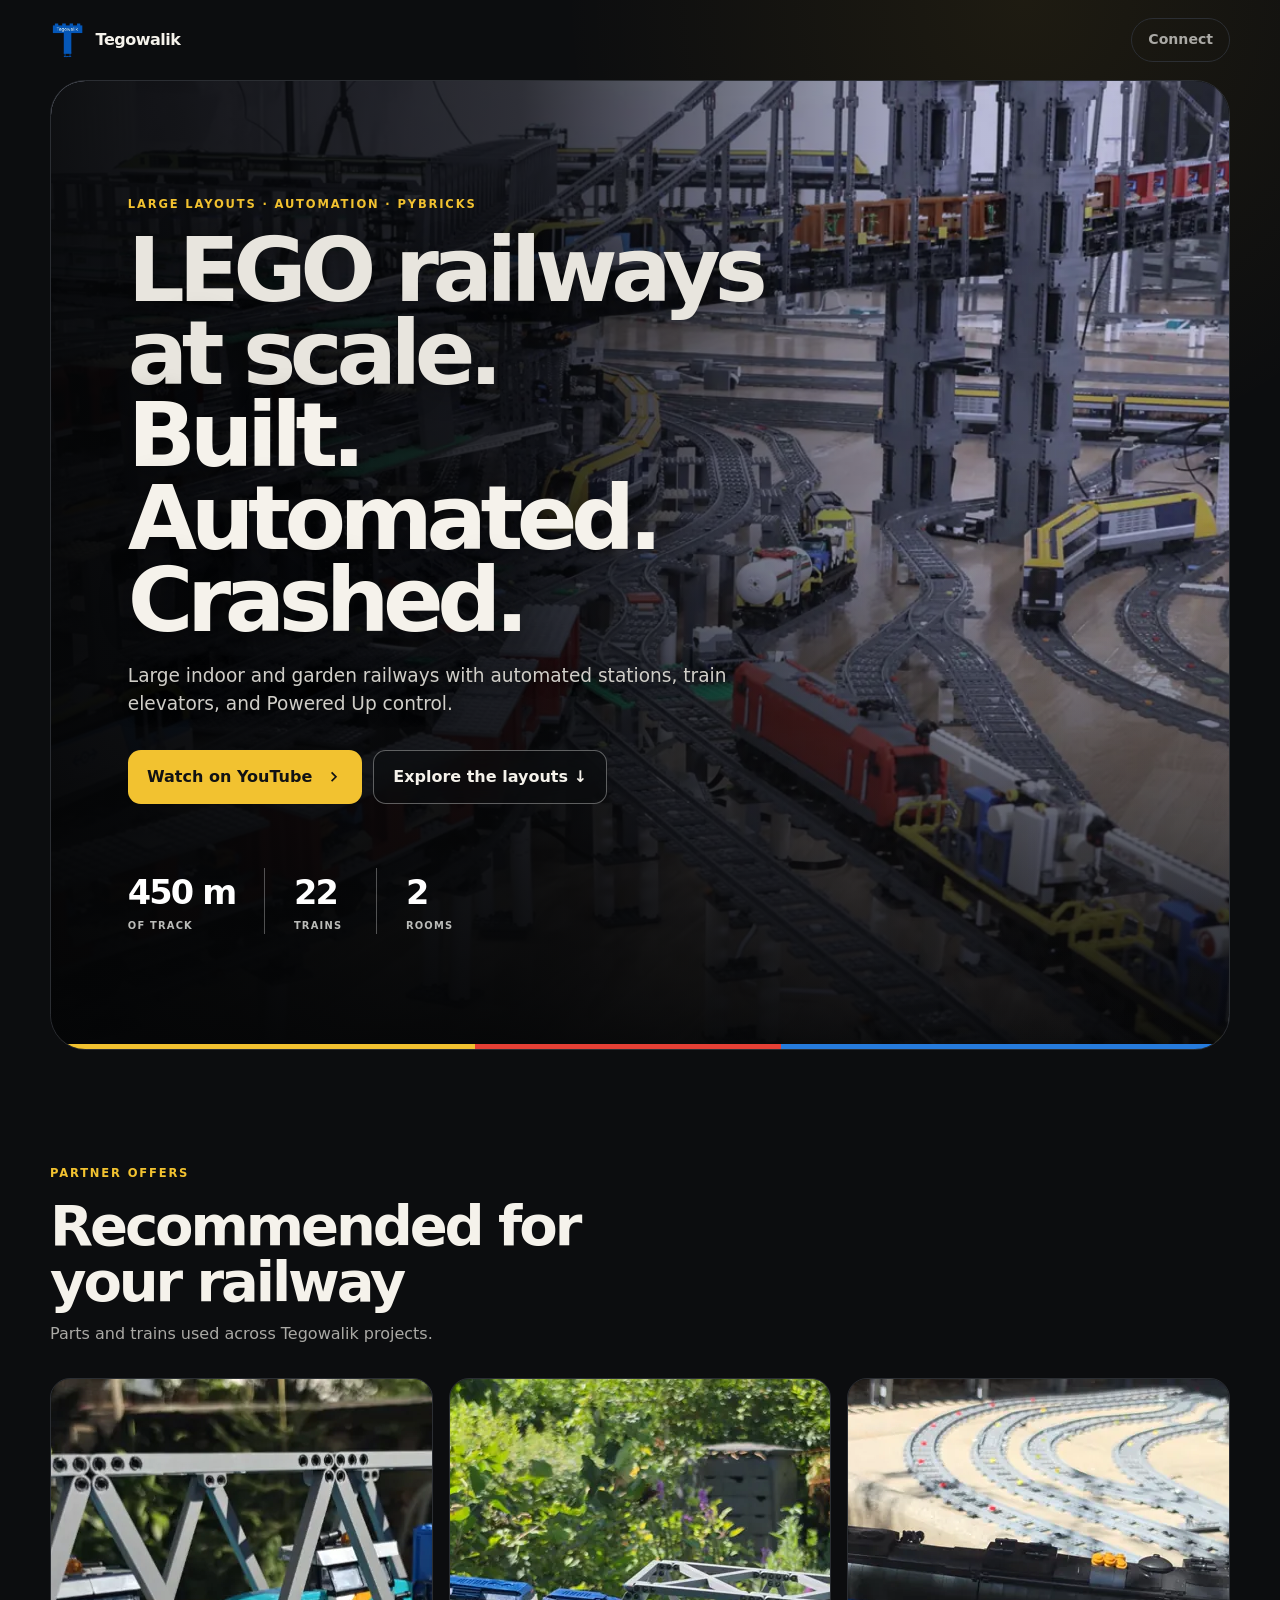
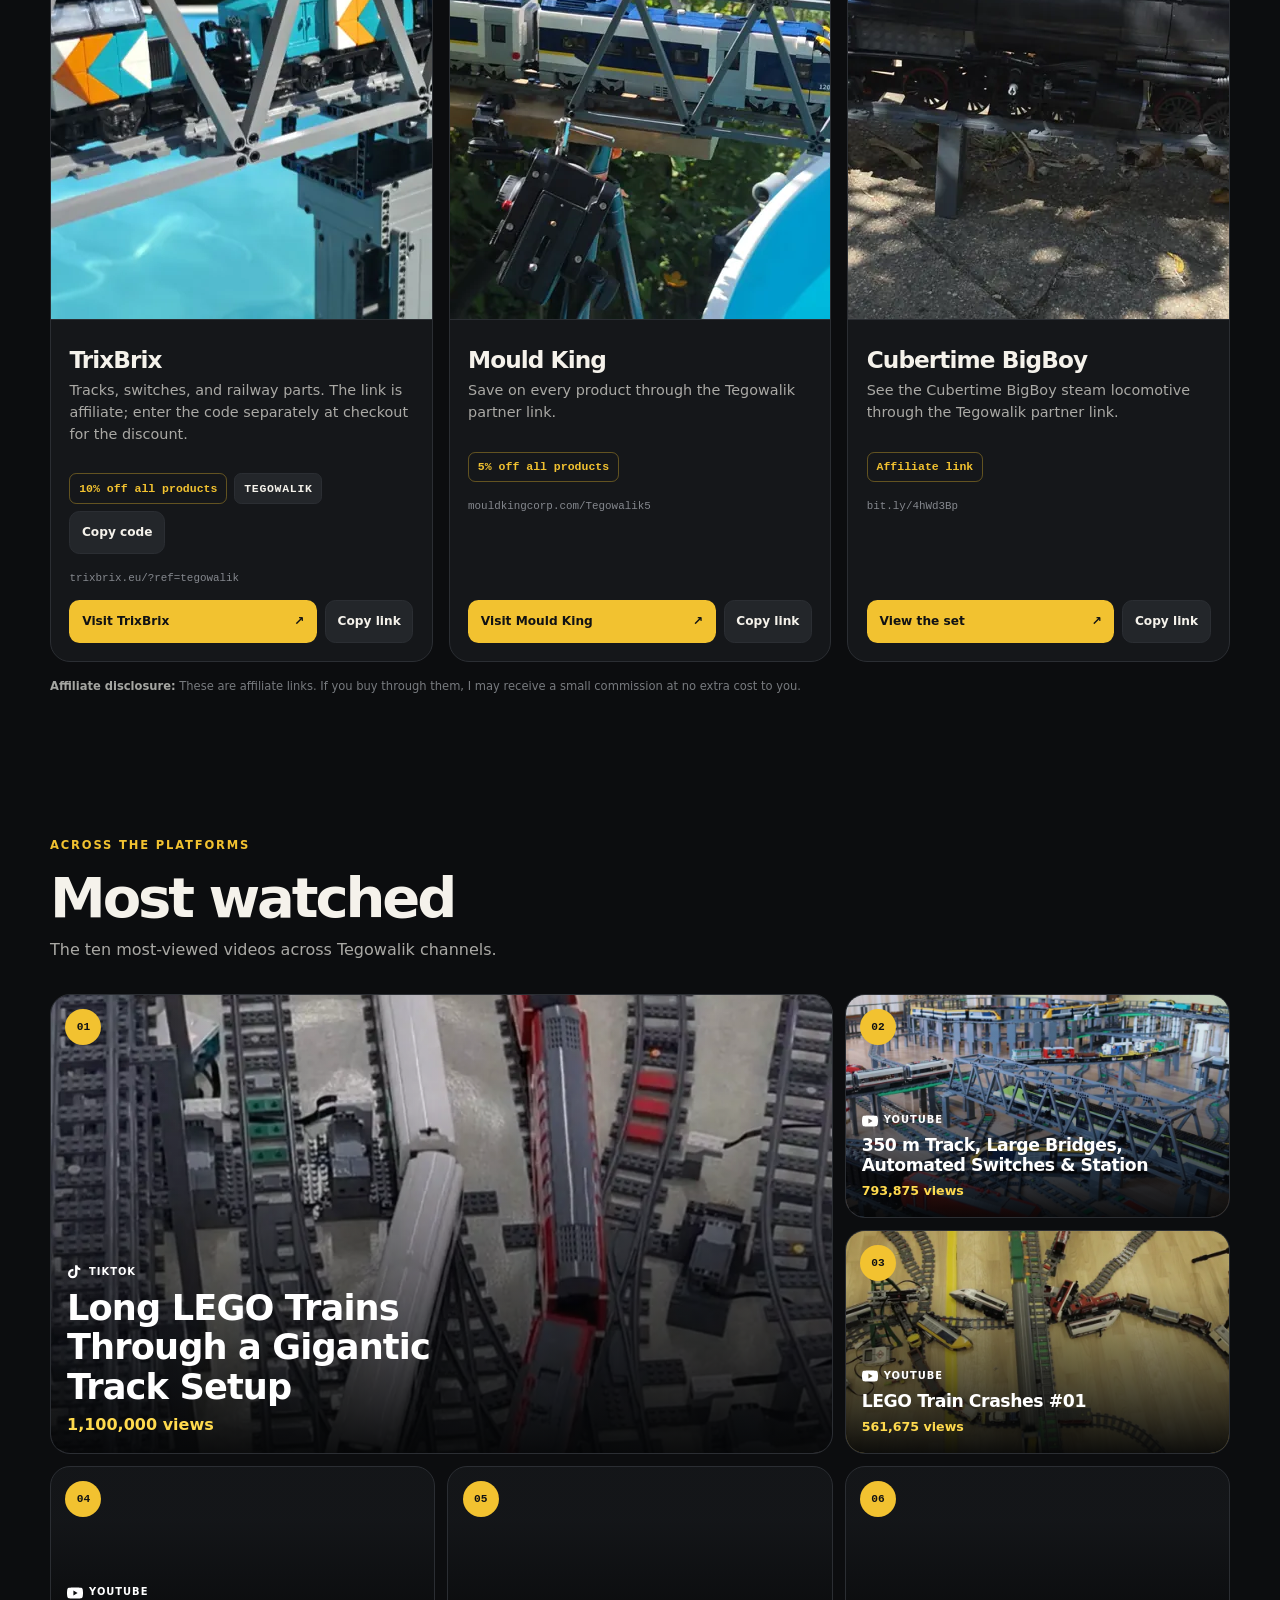
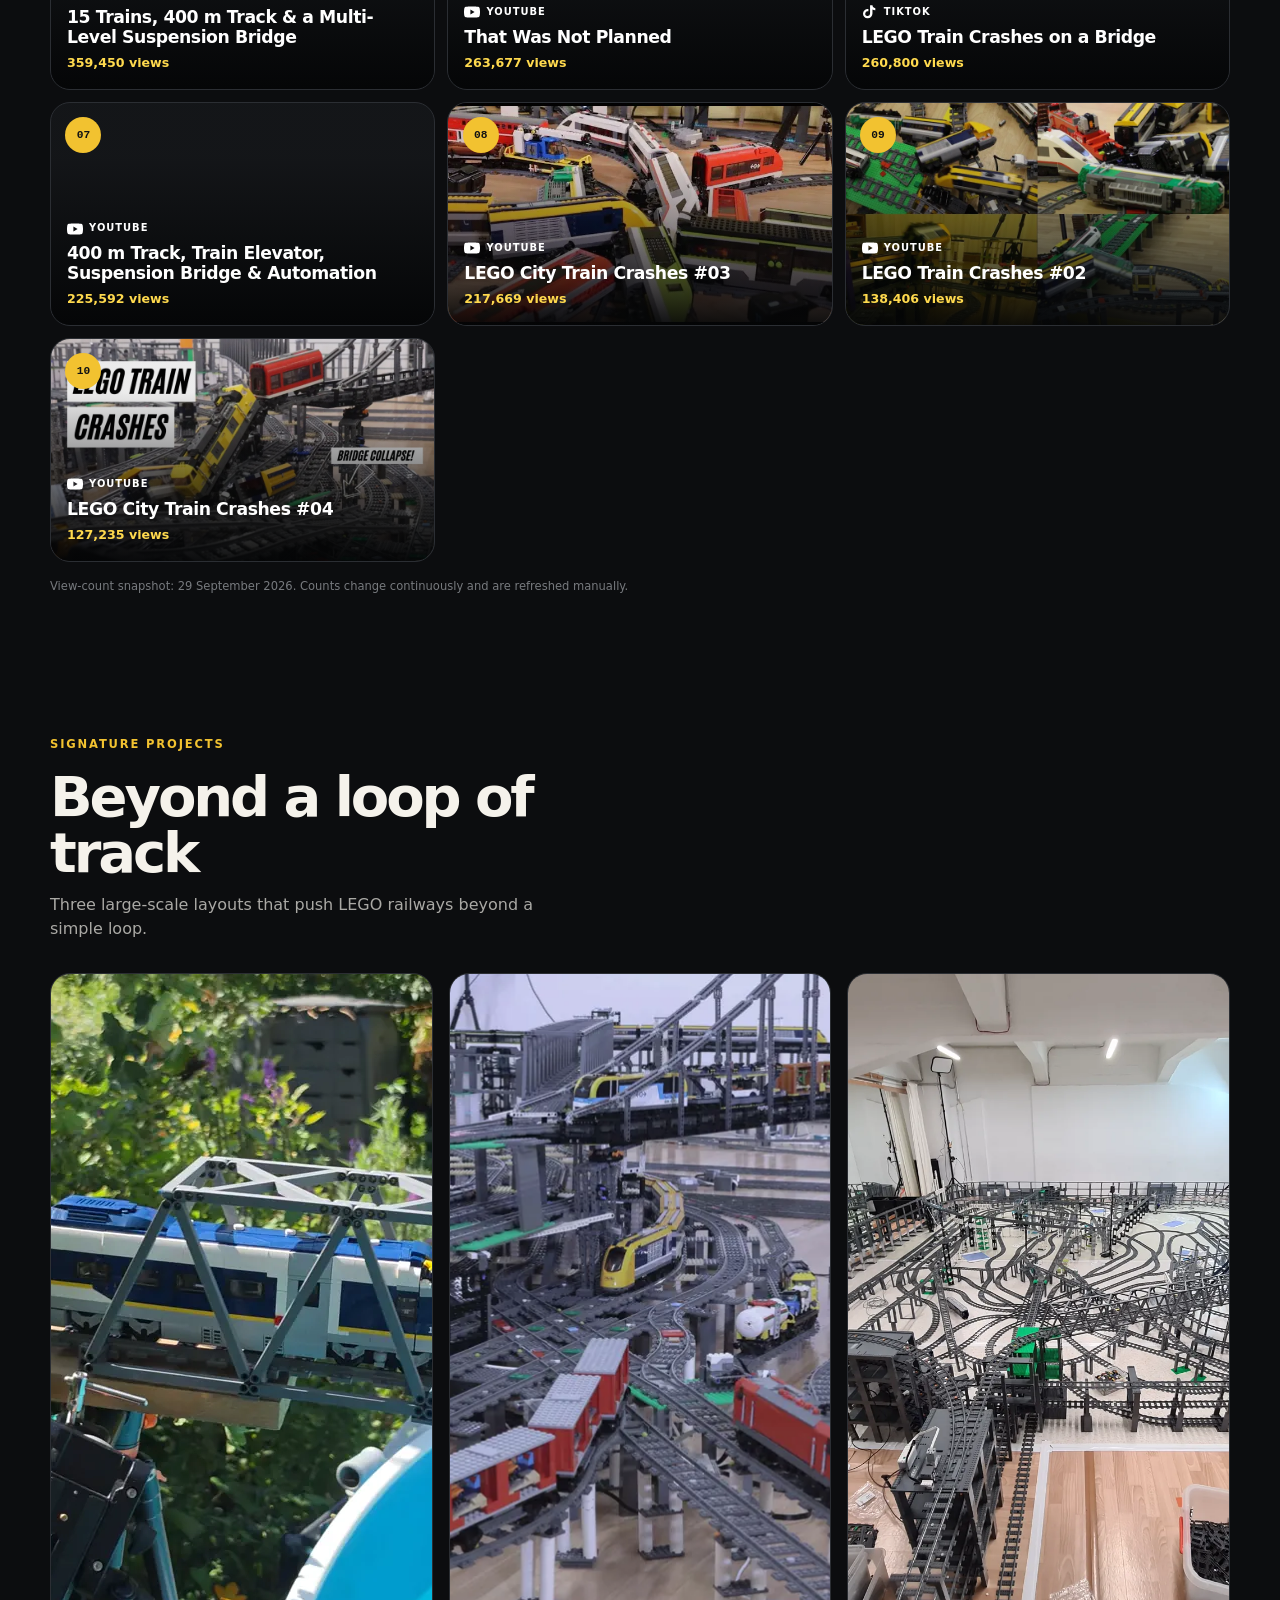
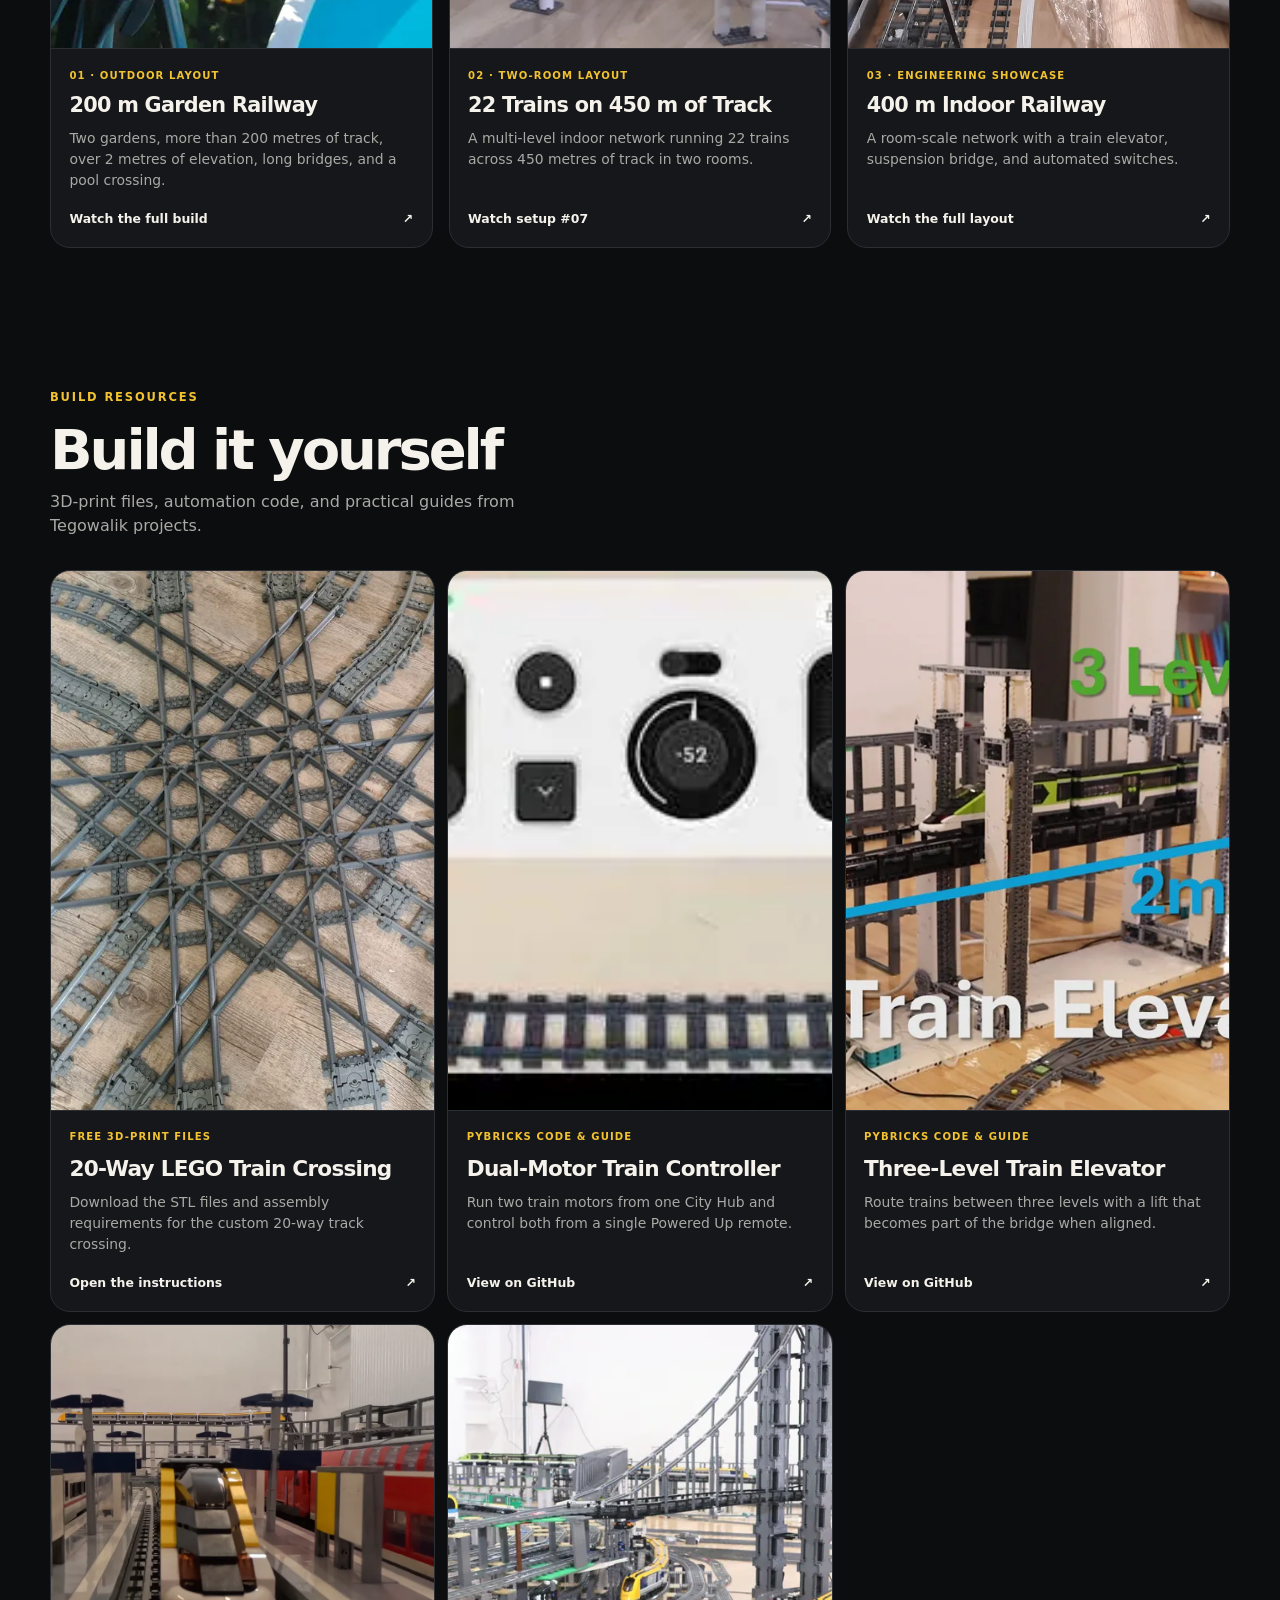
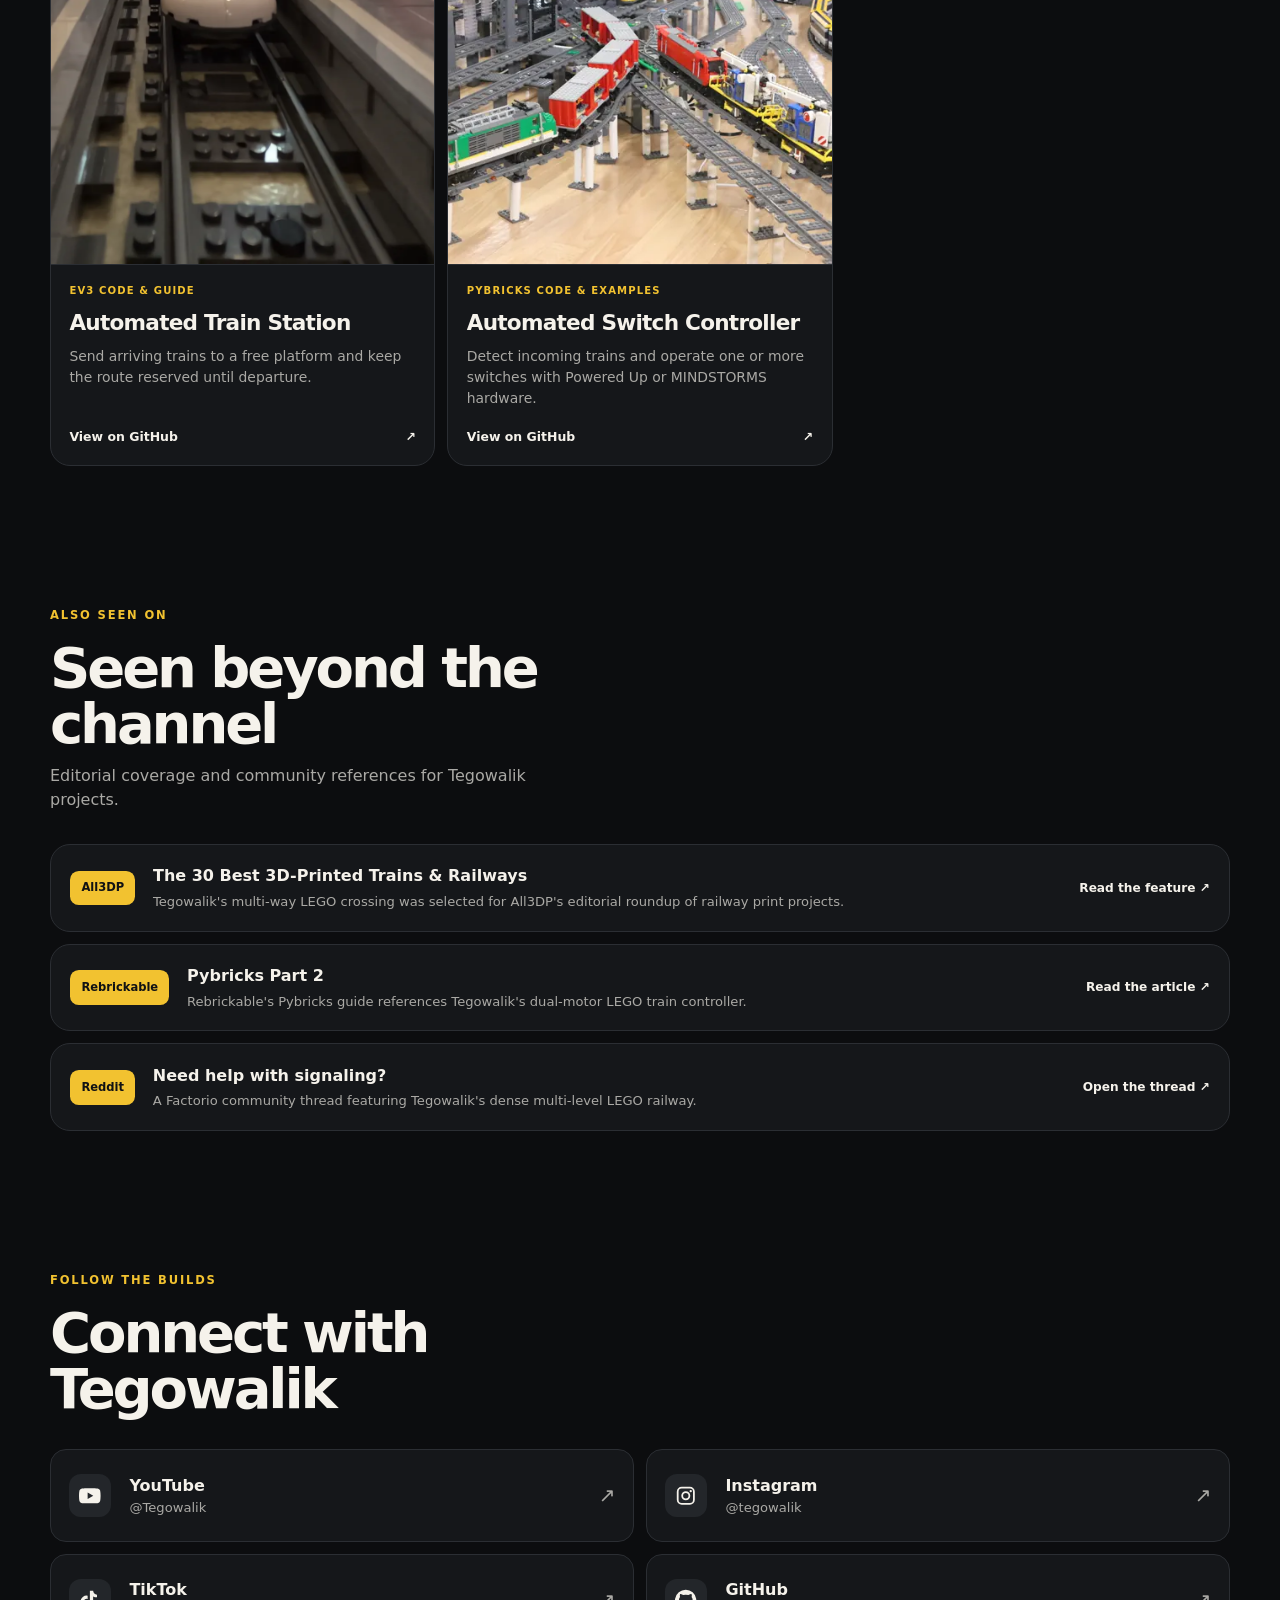
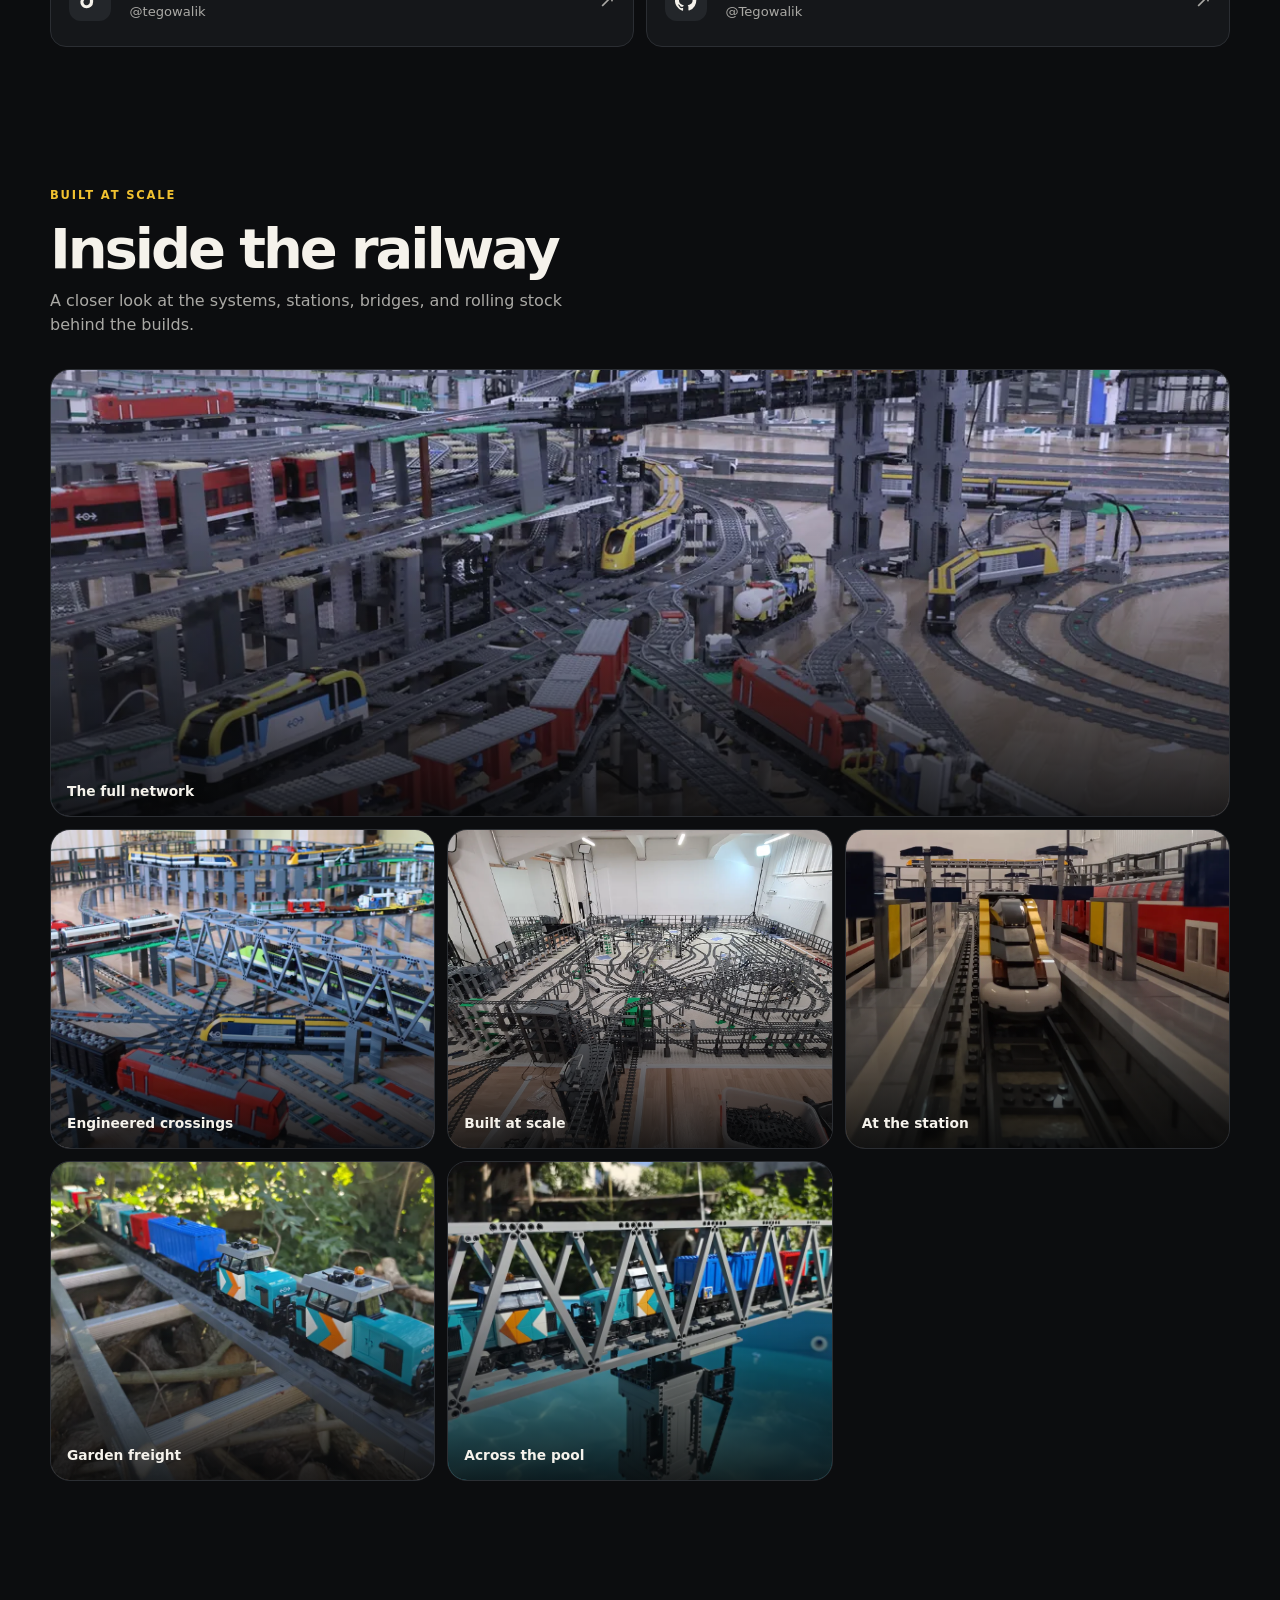
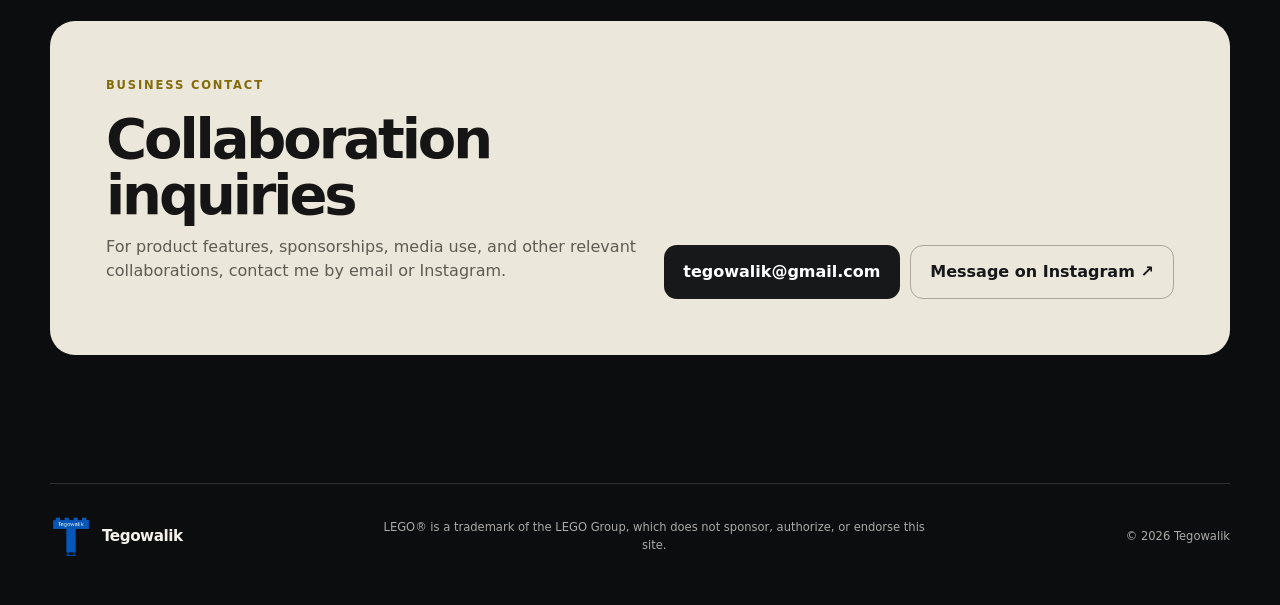
==== commit eadf9077: "Use exact video previews and correct references" ====
--- a/index.html
+++ b/index.html
@@ -55,7 +55,7 @@
         <dl class="hero-stats" aria-label="Tegowalik layout highlights">
           <div><dt>450 m</dt><dd>of track</dd></div>
           <div><dt>22</dt><dd>trains</dd></div>
-          <div><dt>3</dt><dd>lift levels</dd></div>
+          <div><dt>2</dt><dd>rooms</dd></div>
         </dl>
       </div>
     </section>
@@ -74,7 +74,7 @@
       <div class="section-heading popular-heading">
         <p class="eyebrow">Across the platforms</p>
         <h2 id="popular-title">Most watched</h2>
-        <p>Top 10 public view counts across YouTube and TikTok. Instagram is reviewed too, but currently hides comparable public counts.</p>
+        <p>The ten most-viewed videos across Tegowalik channels.</p>
       </div>
       <div class="popular-grid" id="popular-grid"></div>
       <p class="snapshot-note" id="popular-snapshot"></p>
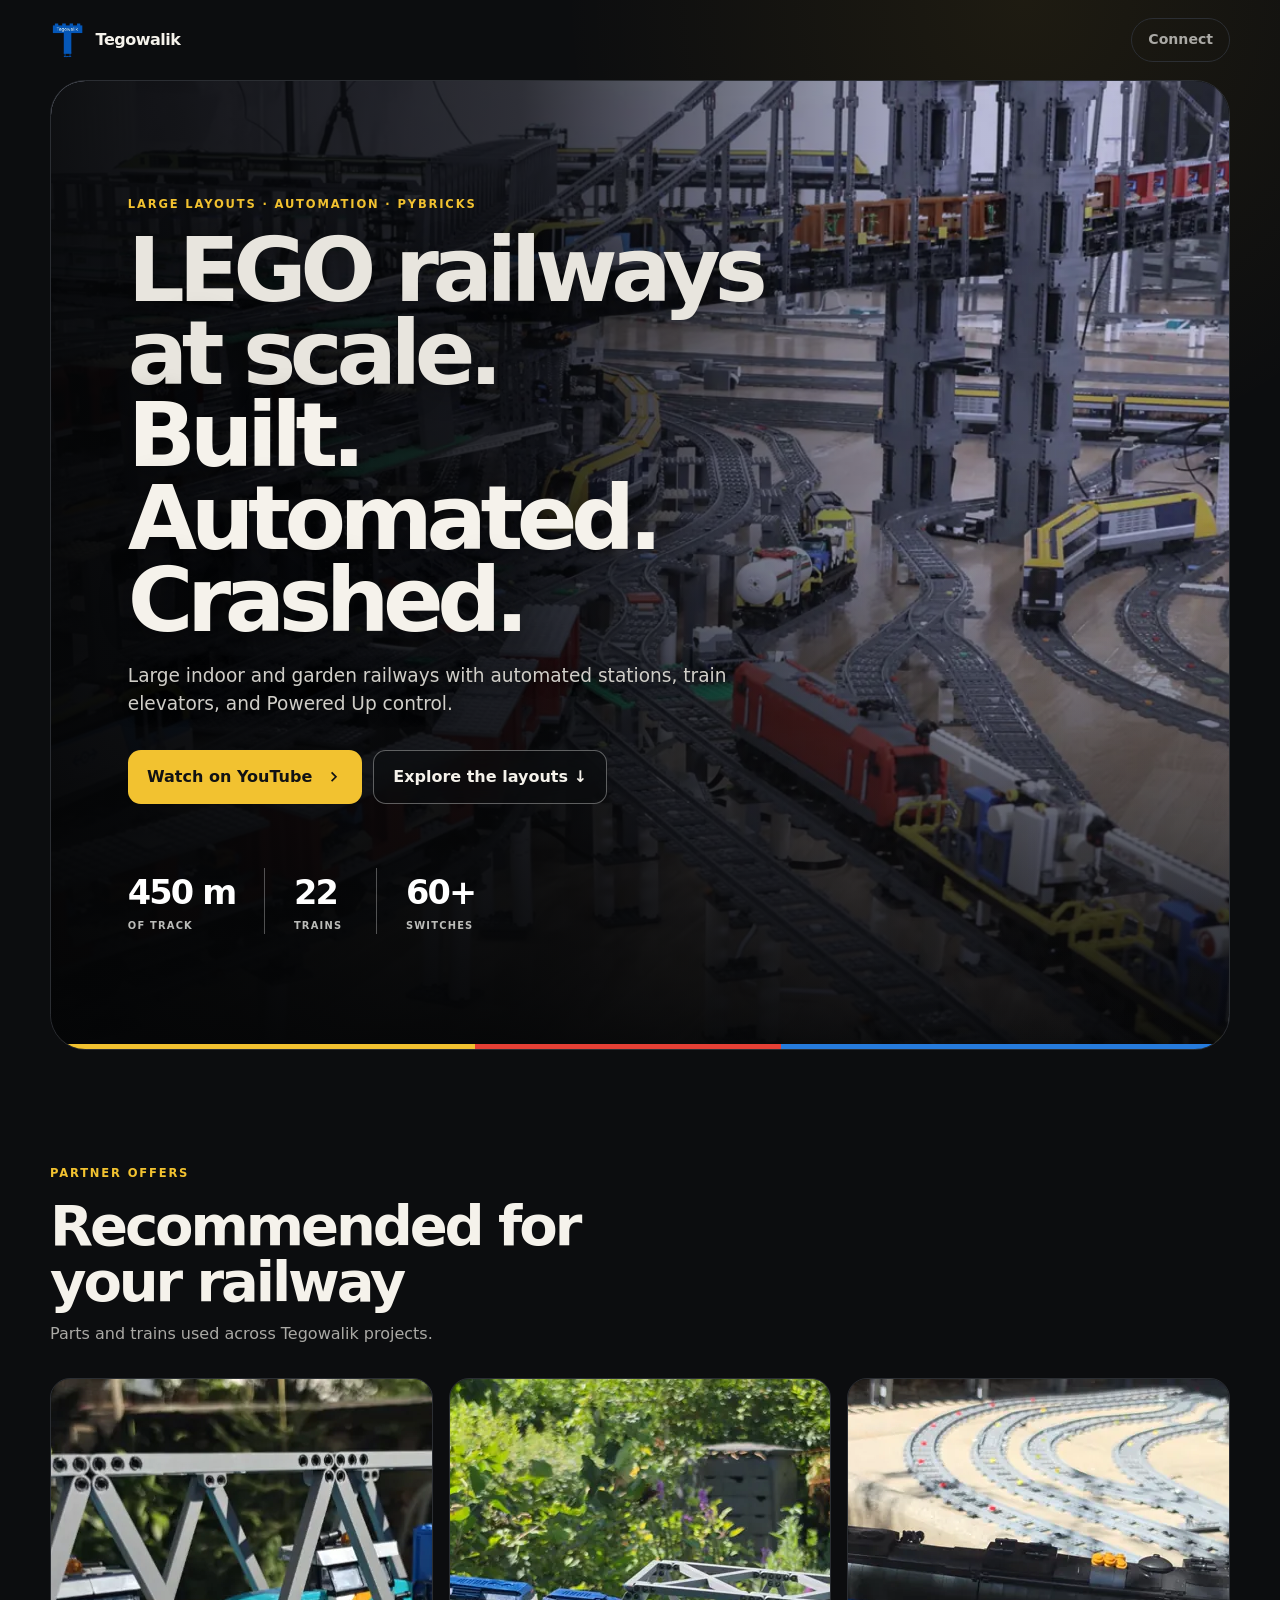
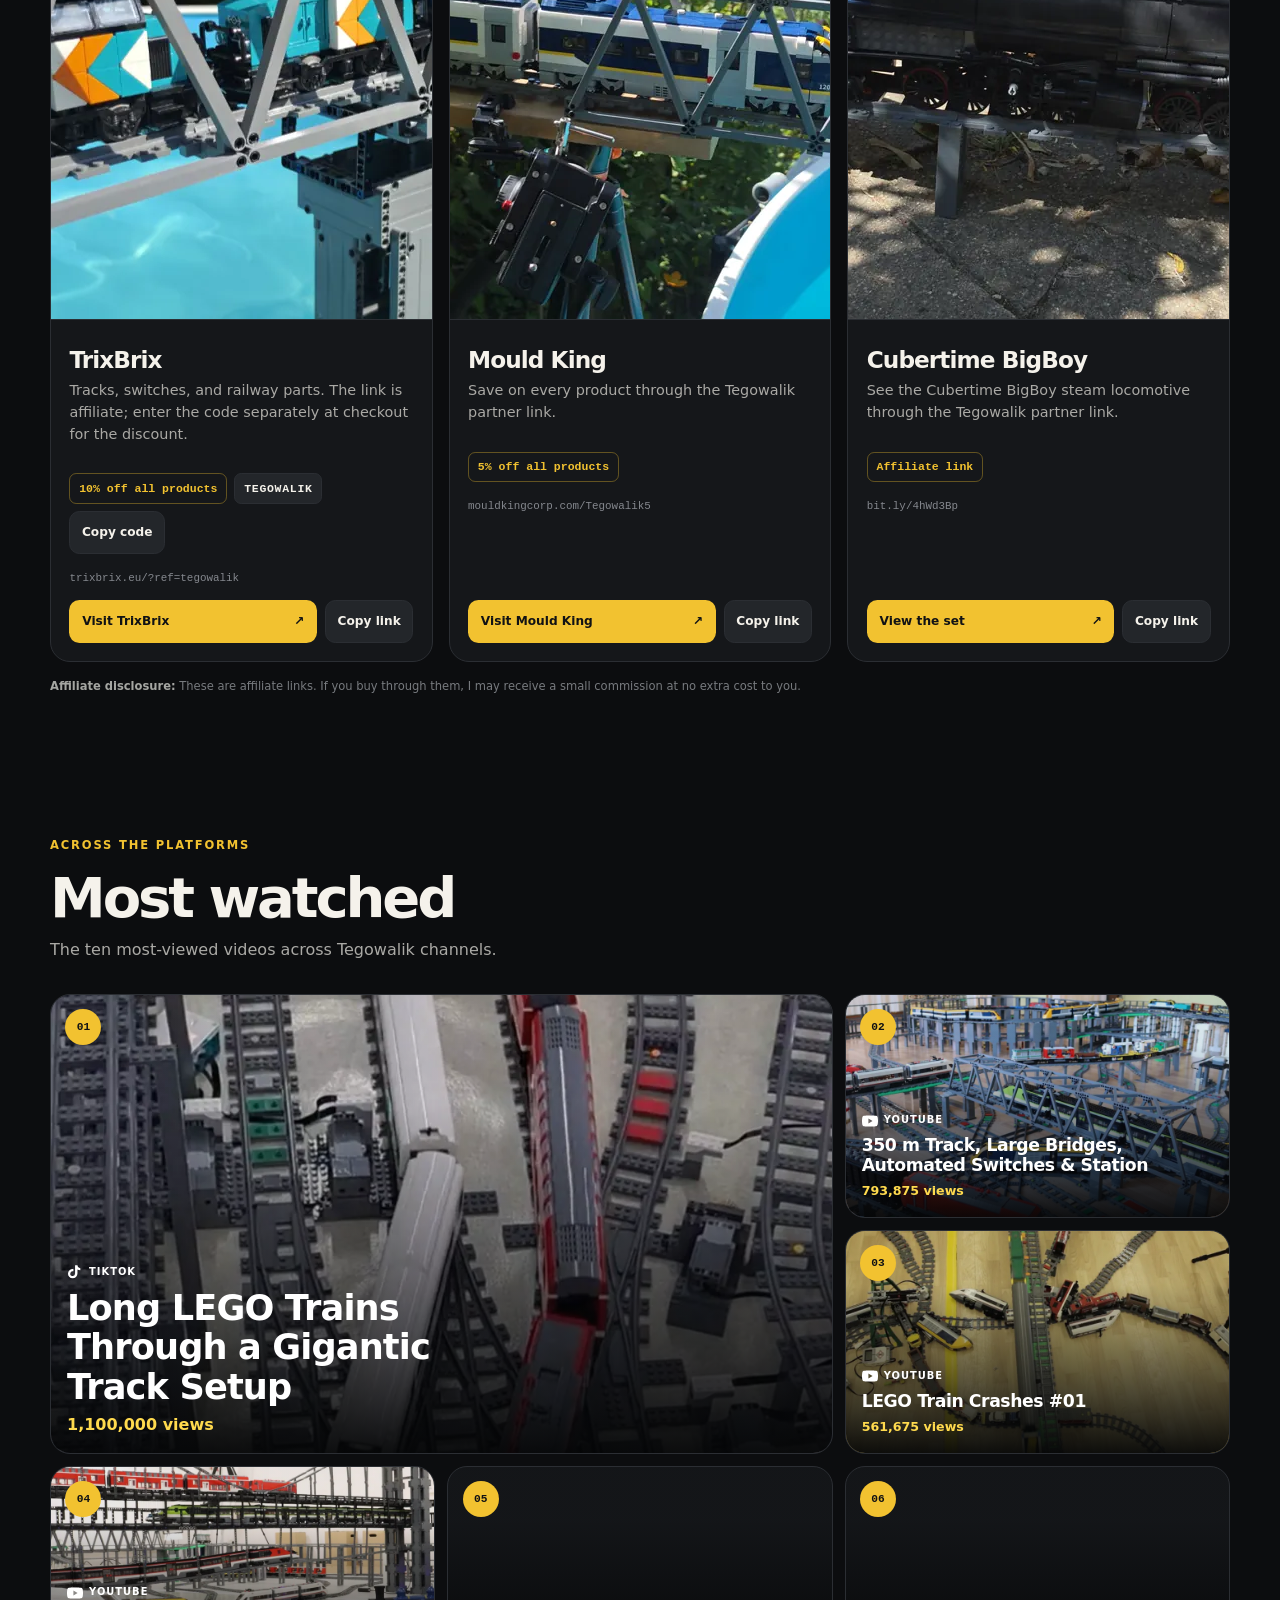
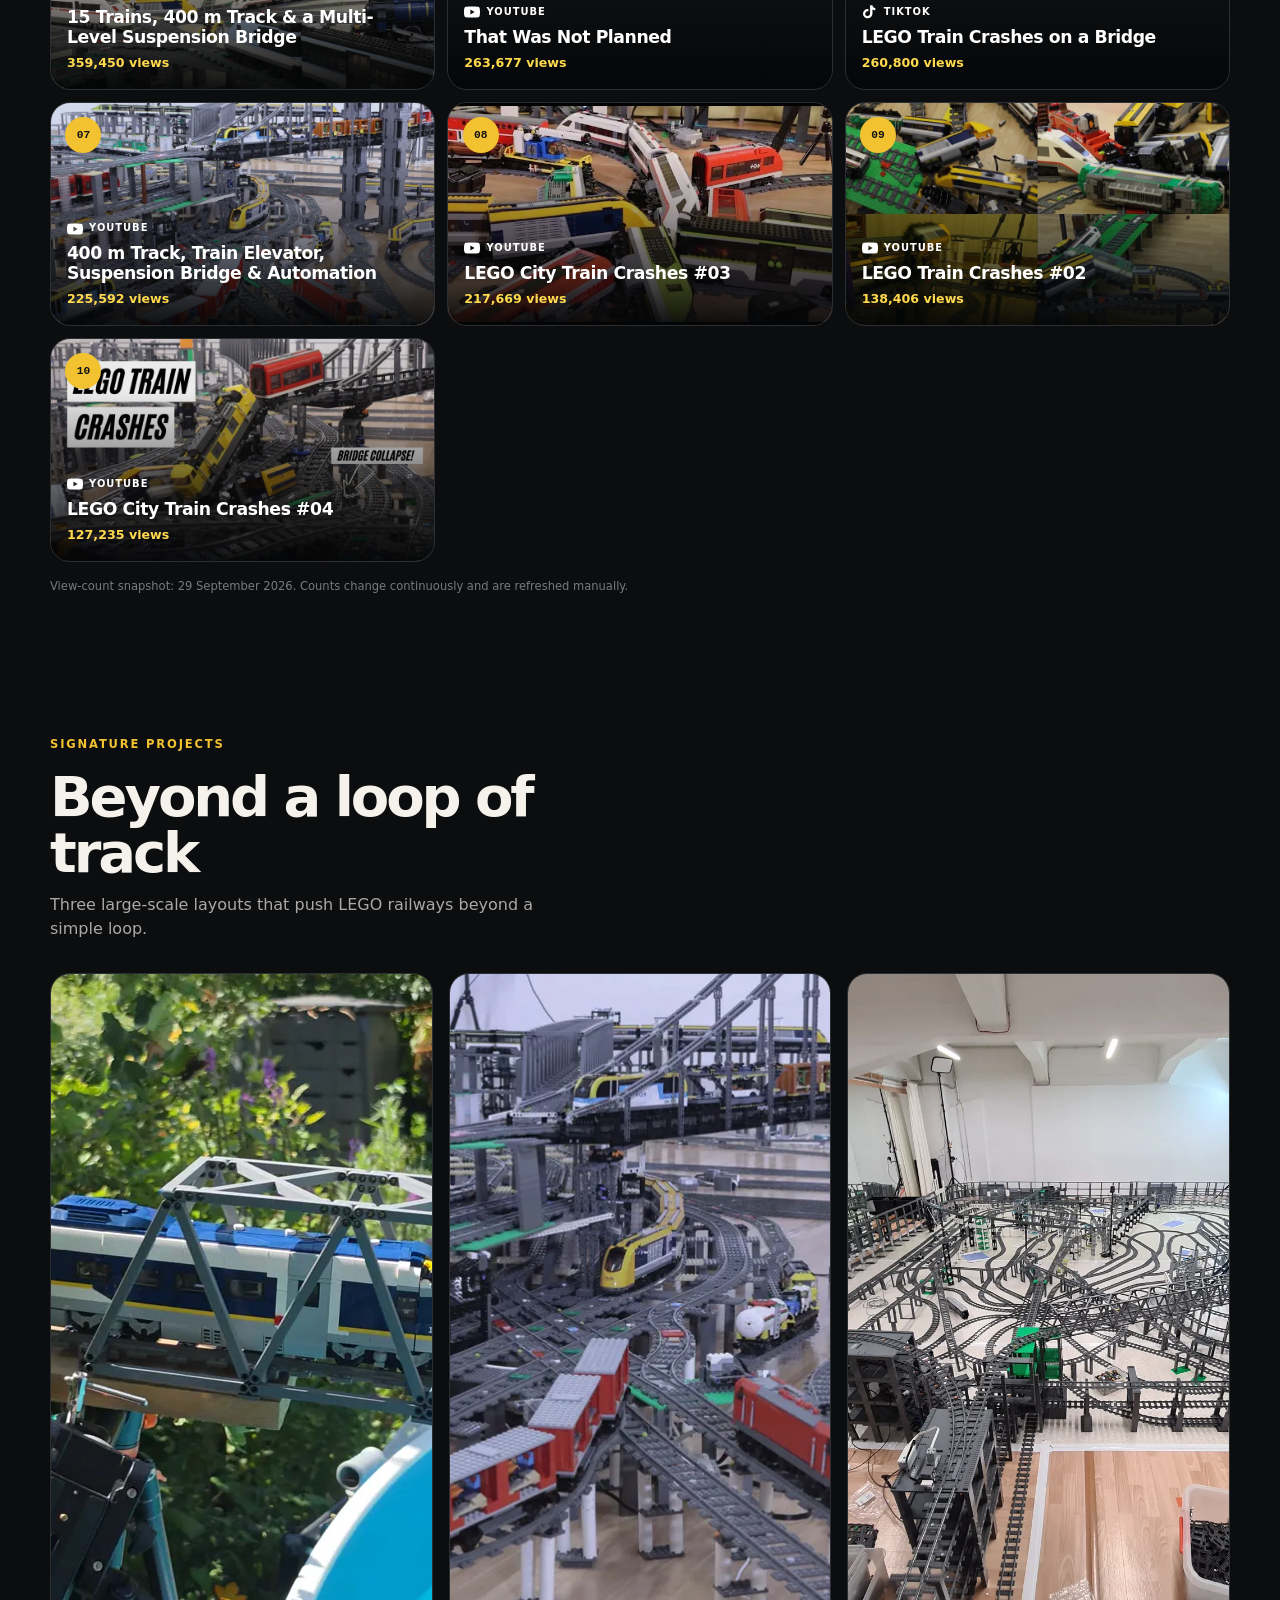
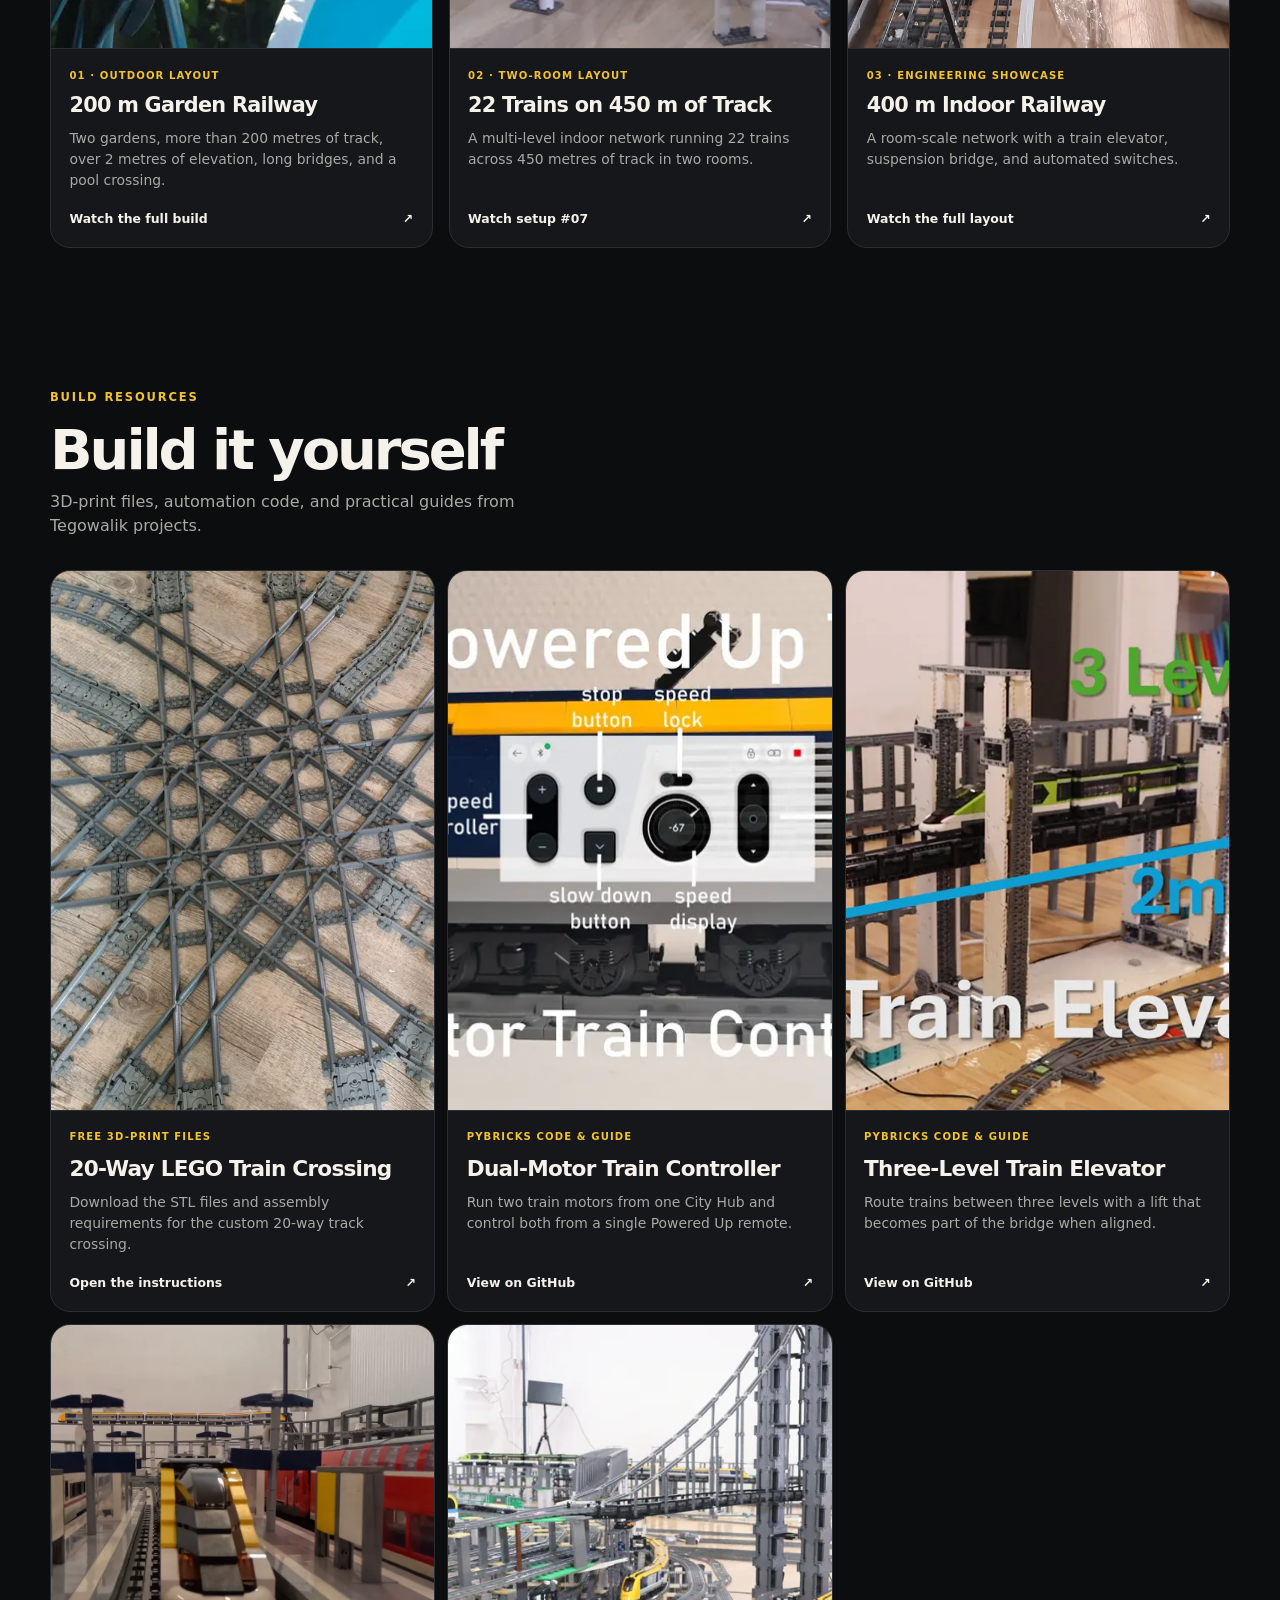
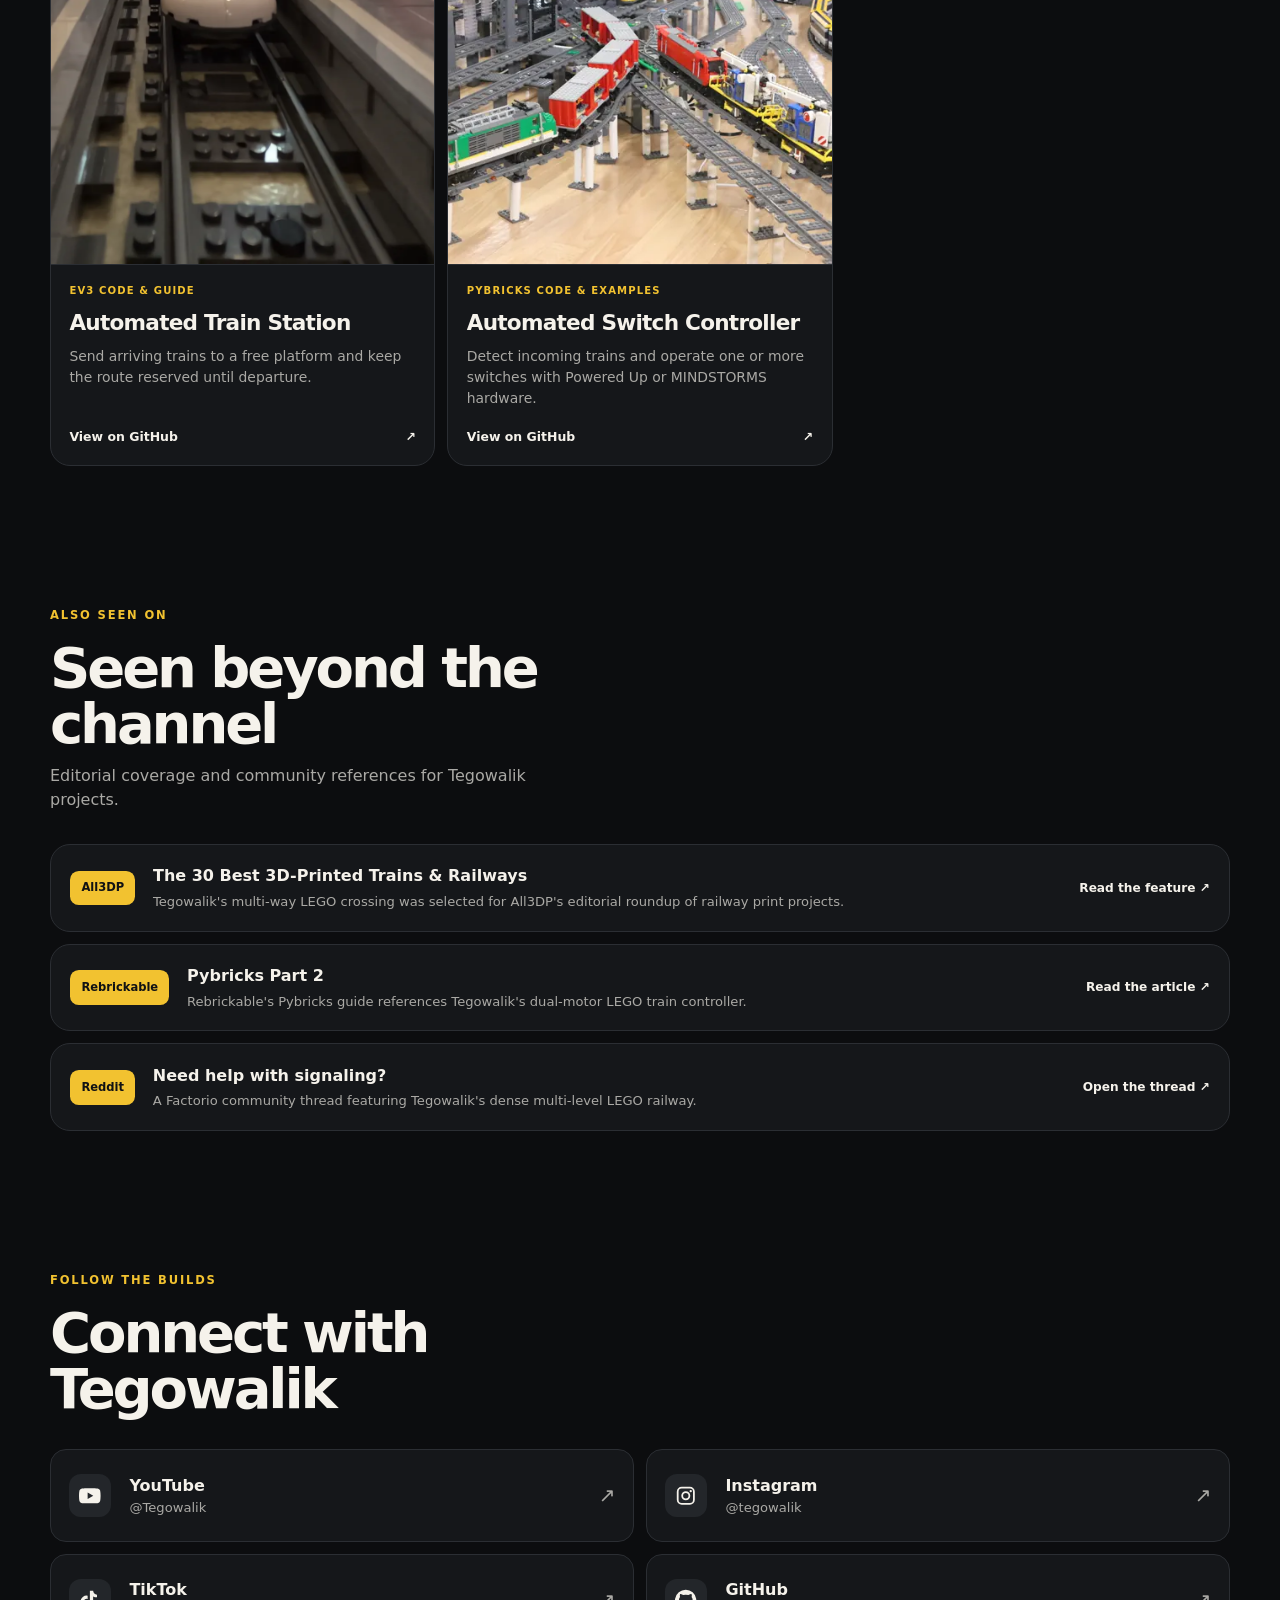
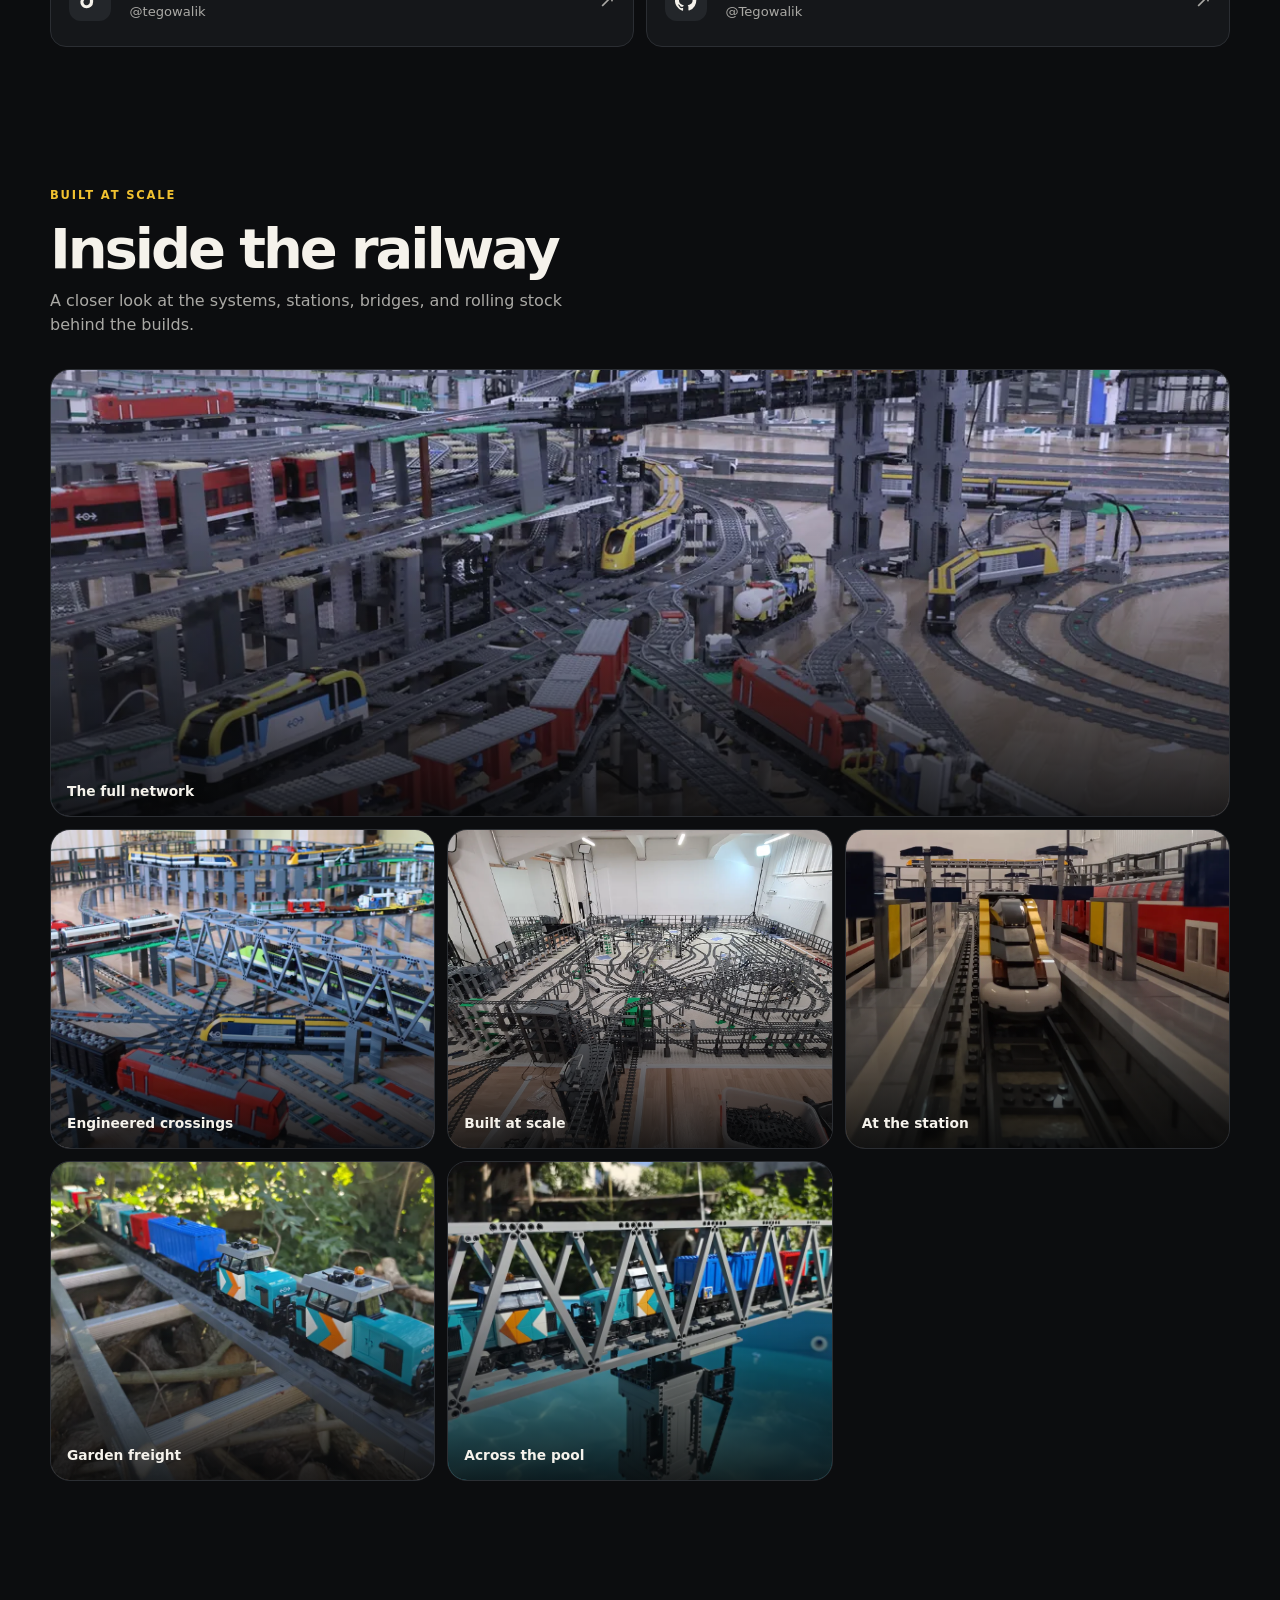
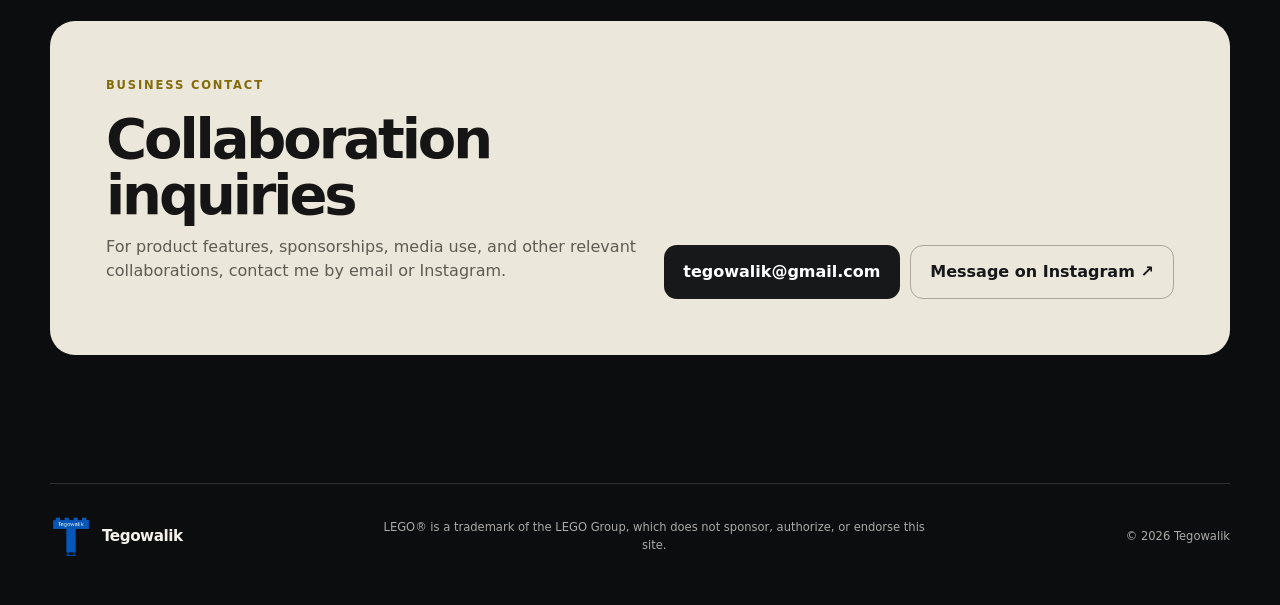
==== commit fe130028: "Improve layout stats and controller preview" ====
--- a/index.html
+++ b/index.html
@@ -55,7 +55,7 @@
         <dl class="hero-stats" aria-label="Tegowalik layout highlights">
           <div><dt>450 m</dt><dd>of track</dd></div>
           <div><dt>22</dt><dd>trains</dd></div>
-          <div><dt>2</dt><dd>rooms</dd></div>
+          <div><dt>60+</dt><dd>switches</dd></div>
         </dl>
       </div>
     </section>
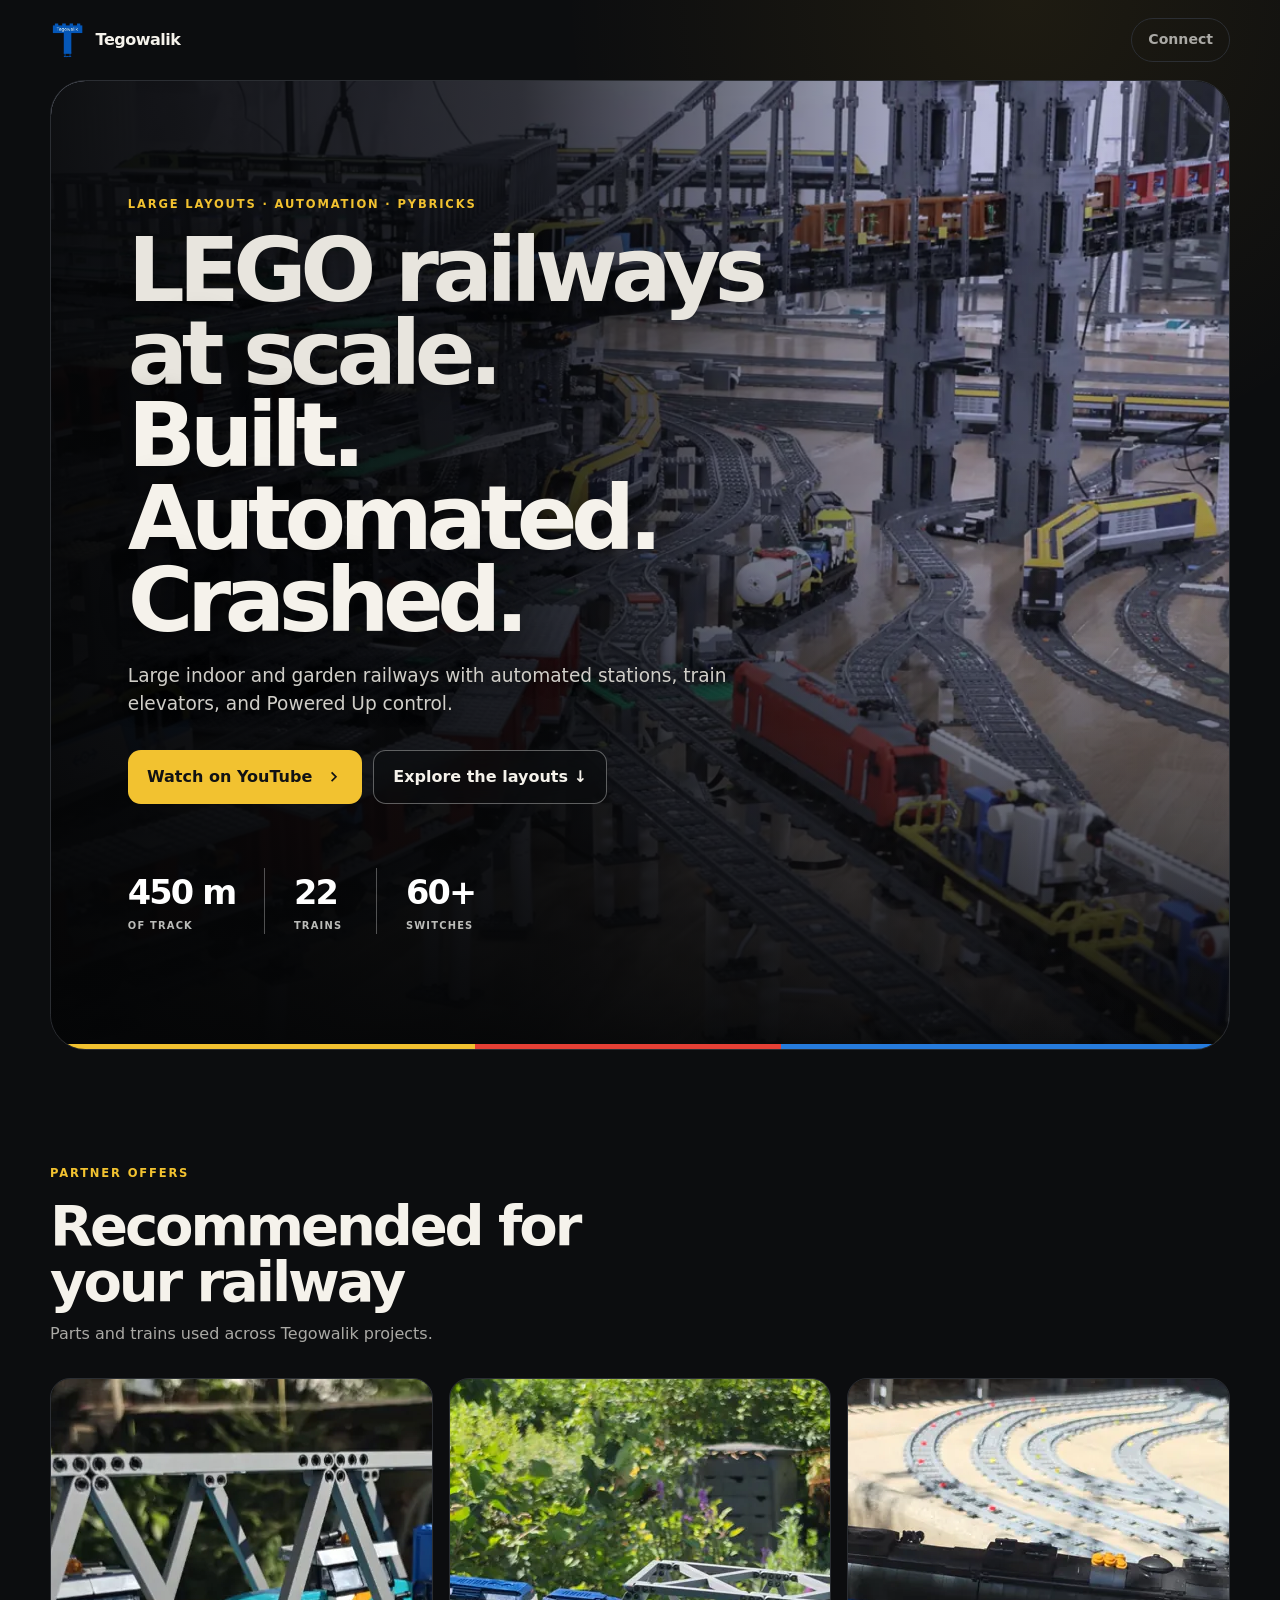
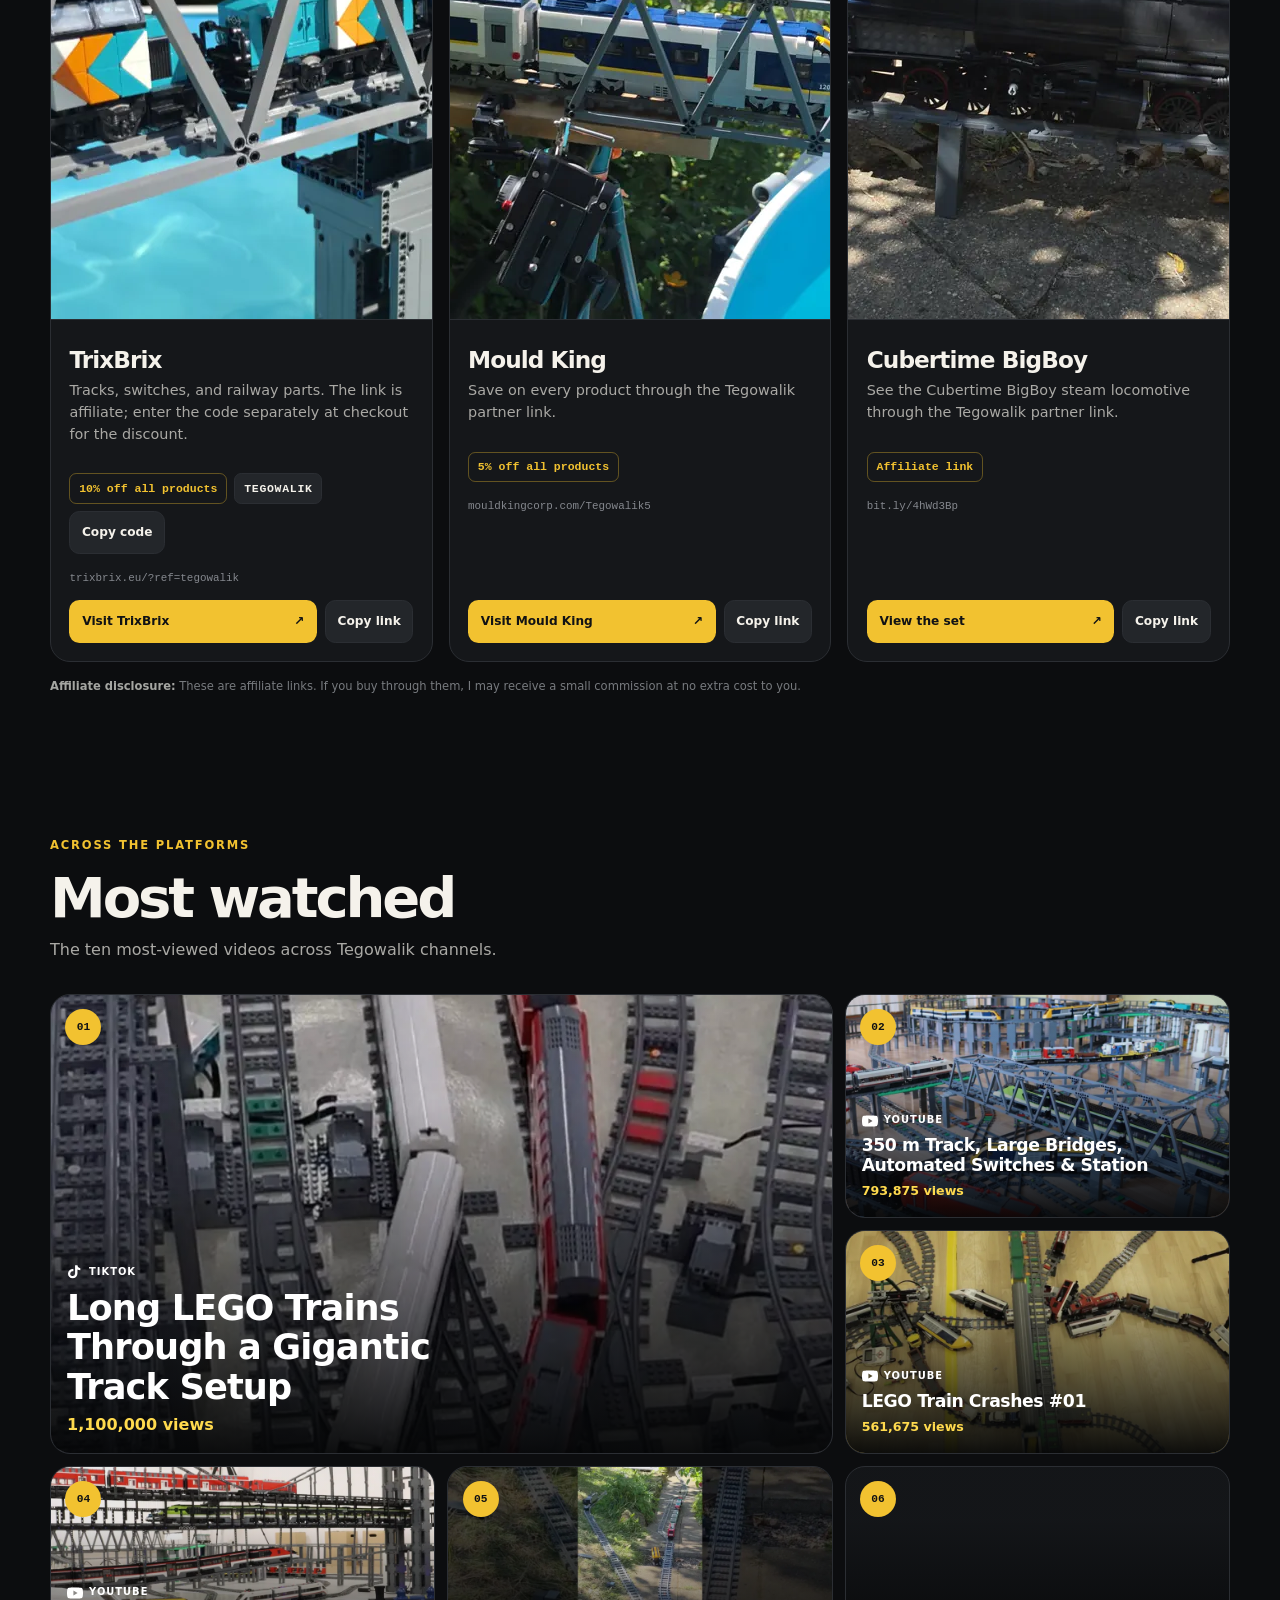
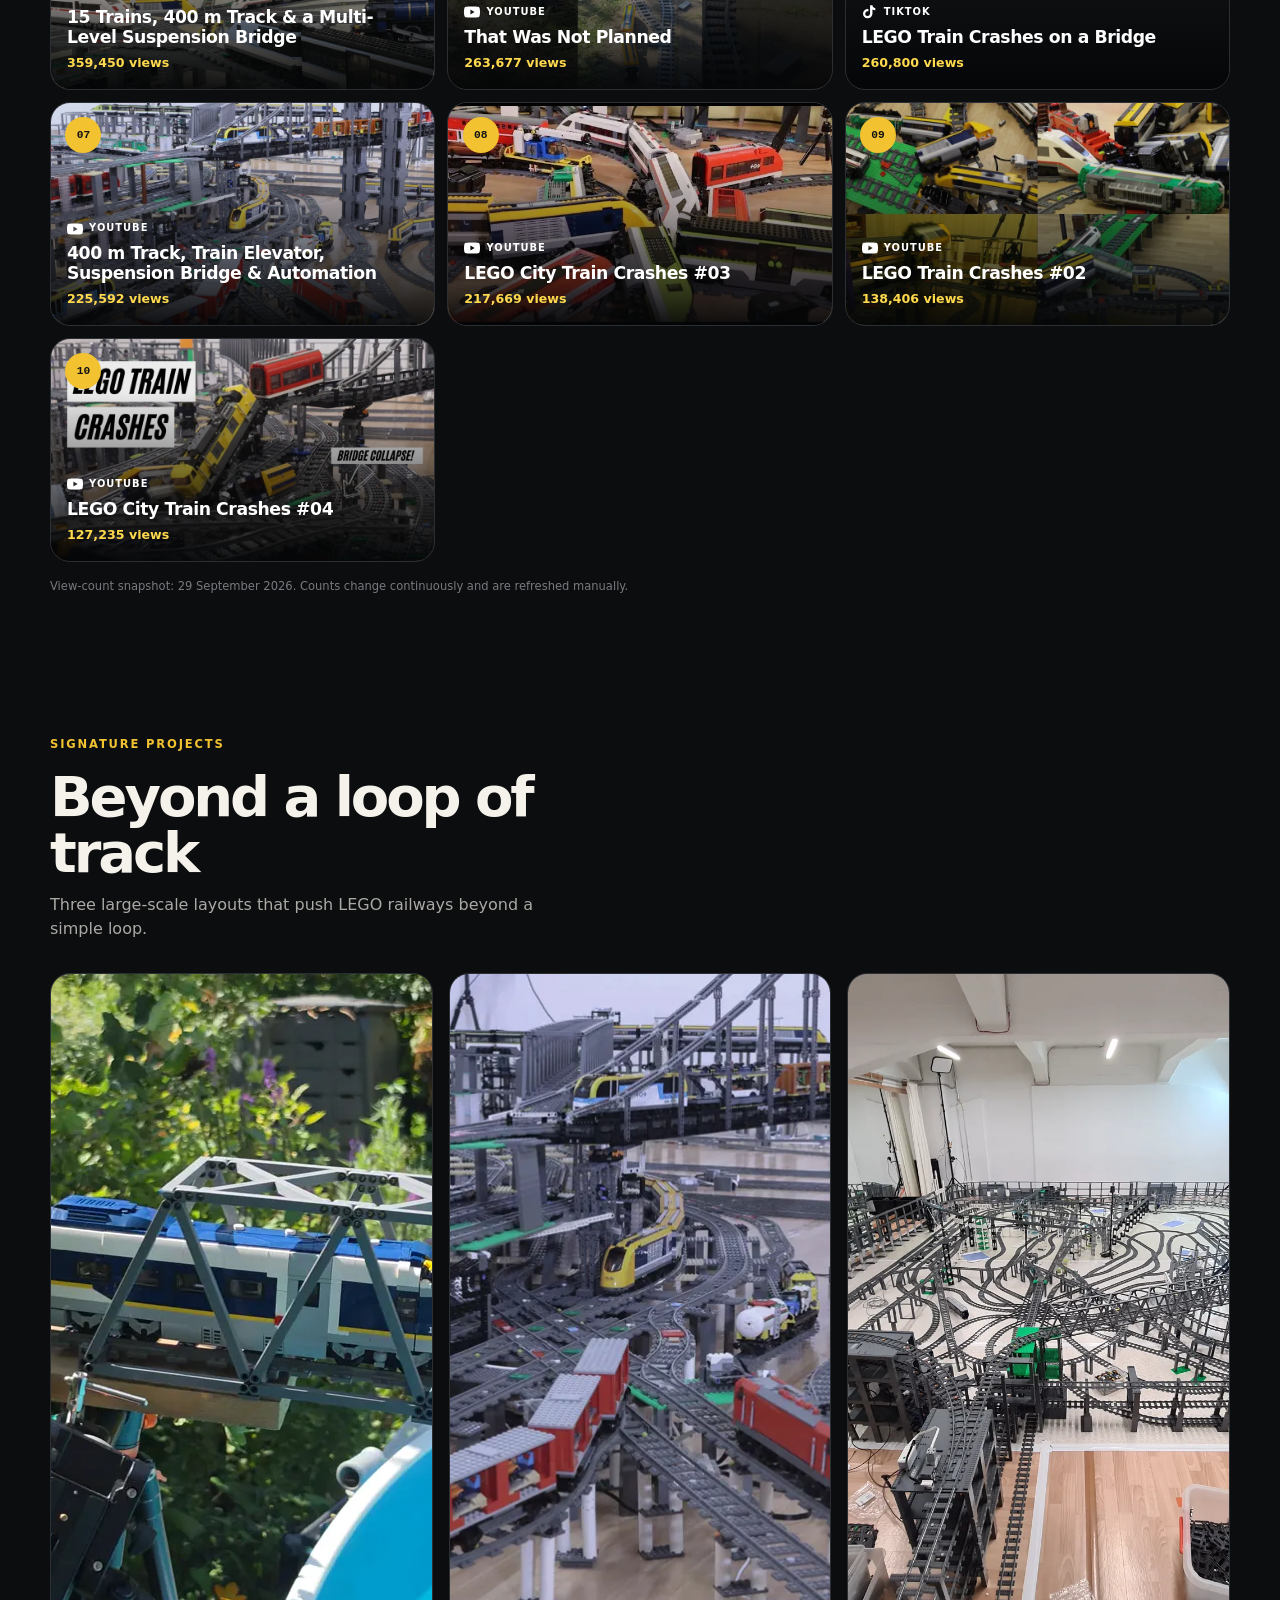
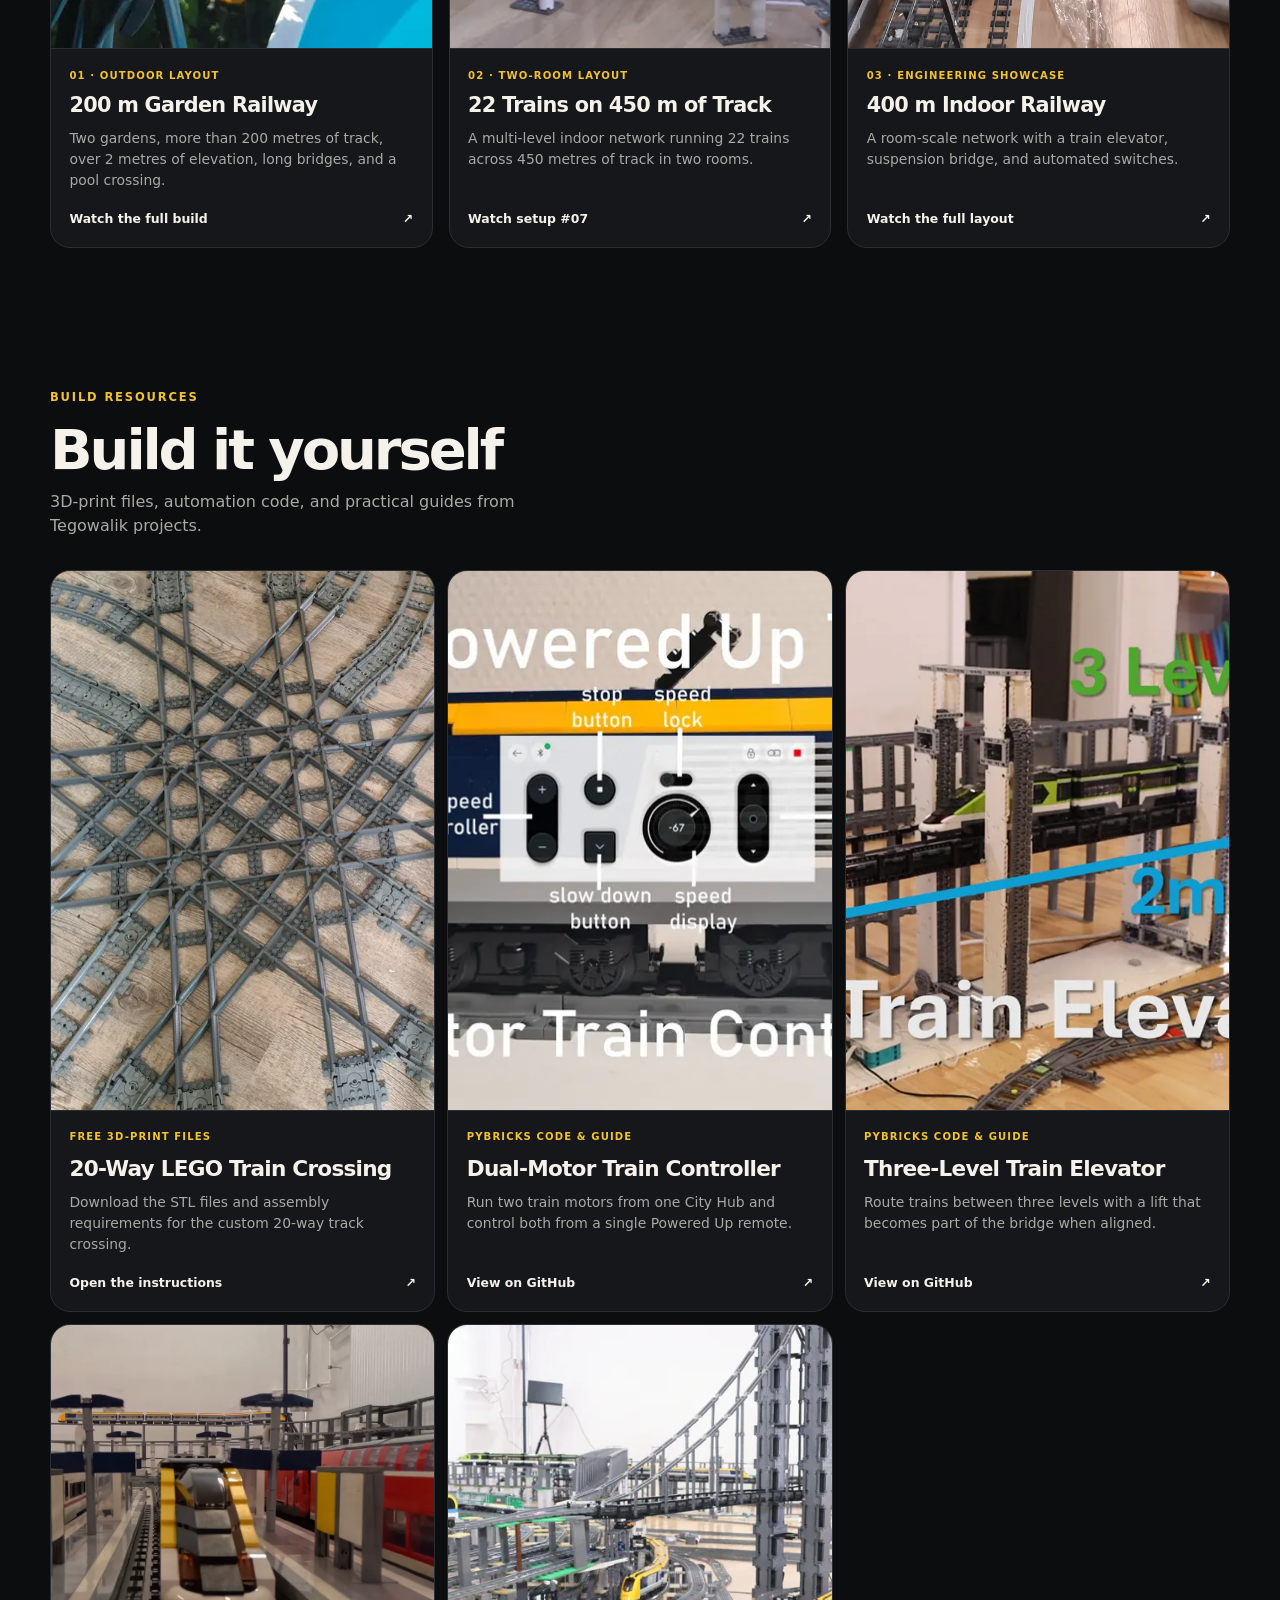
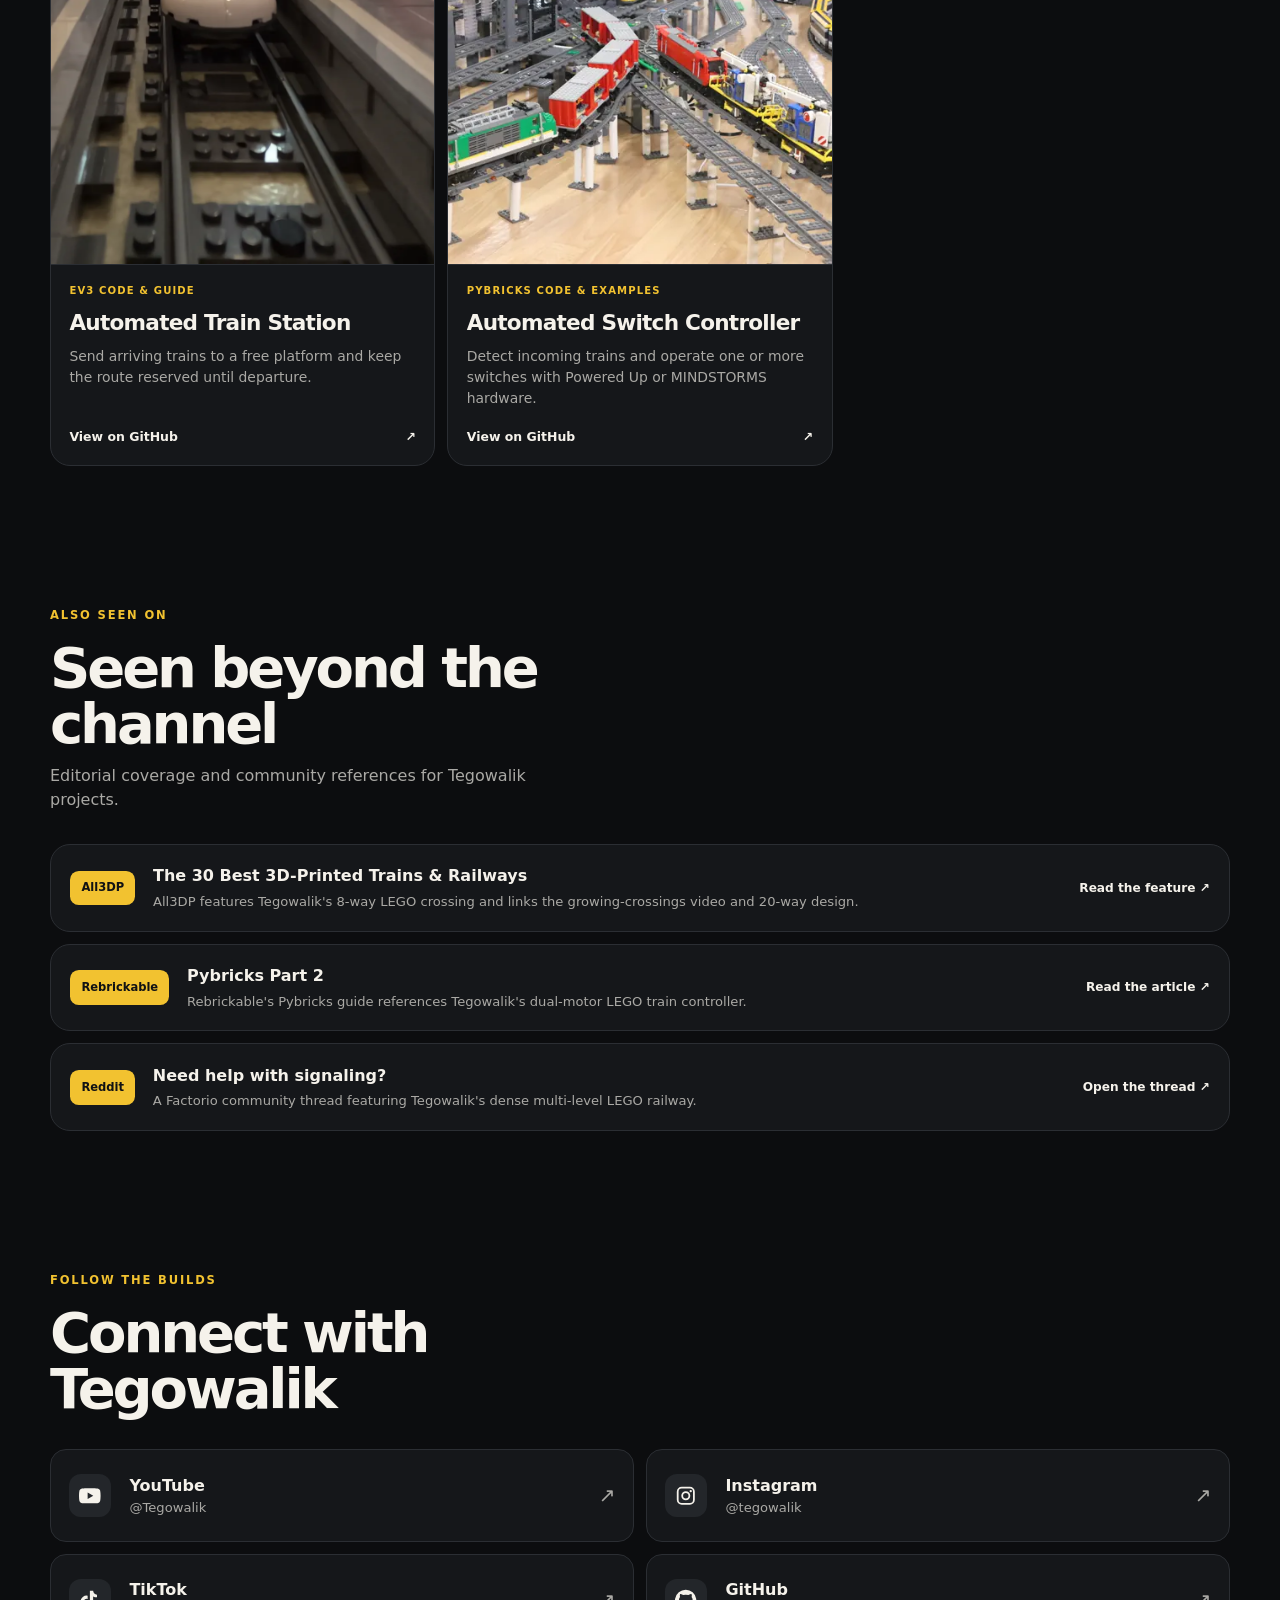
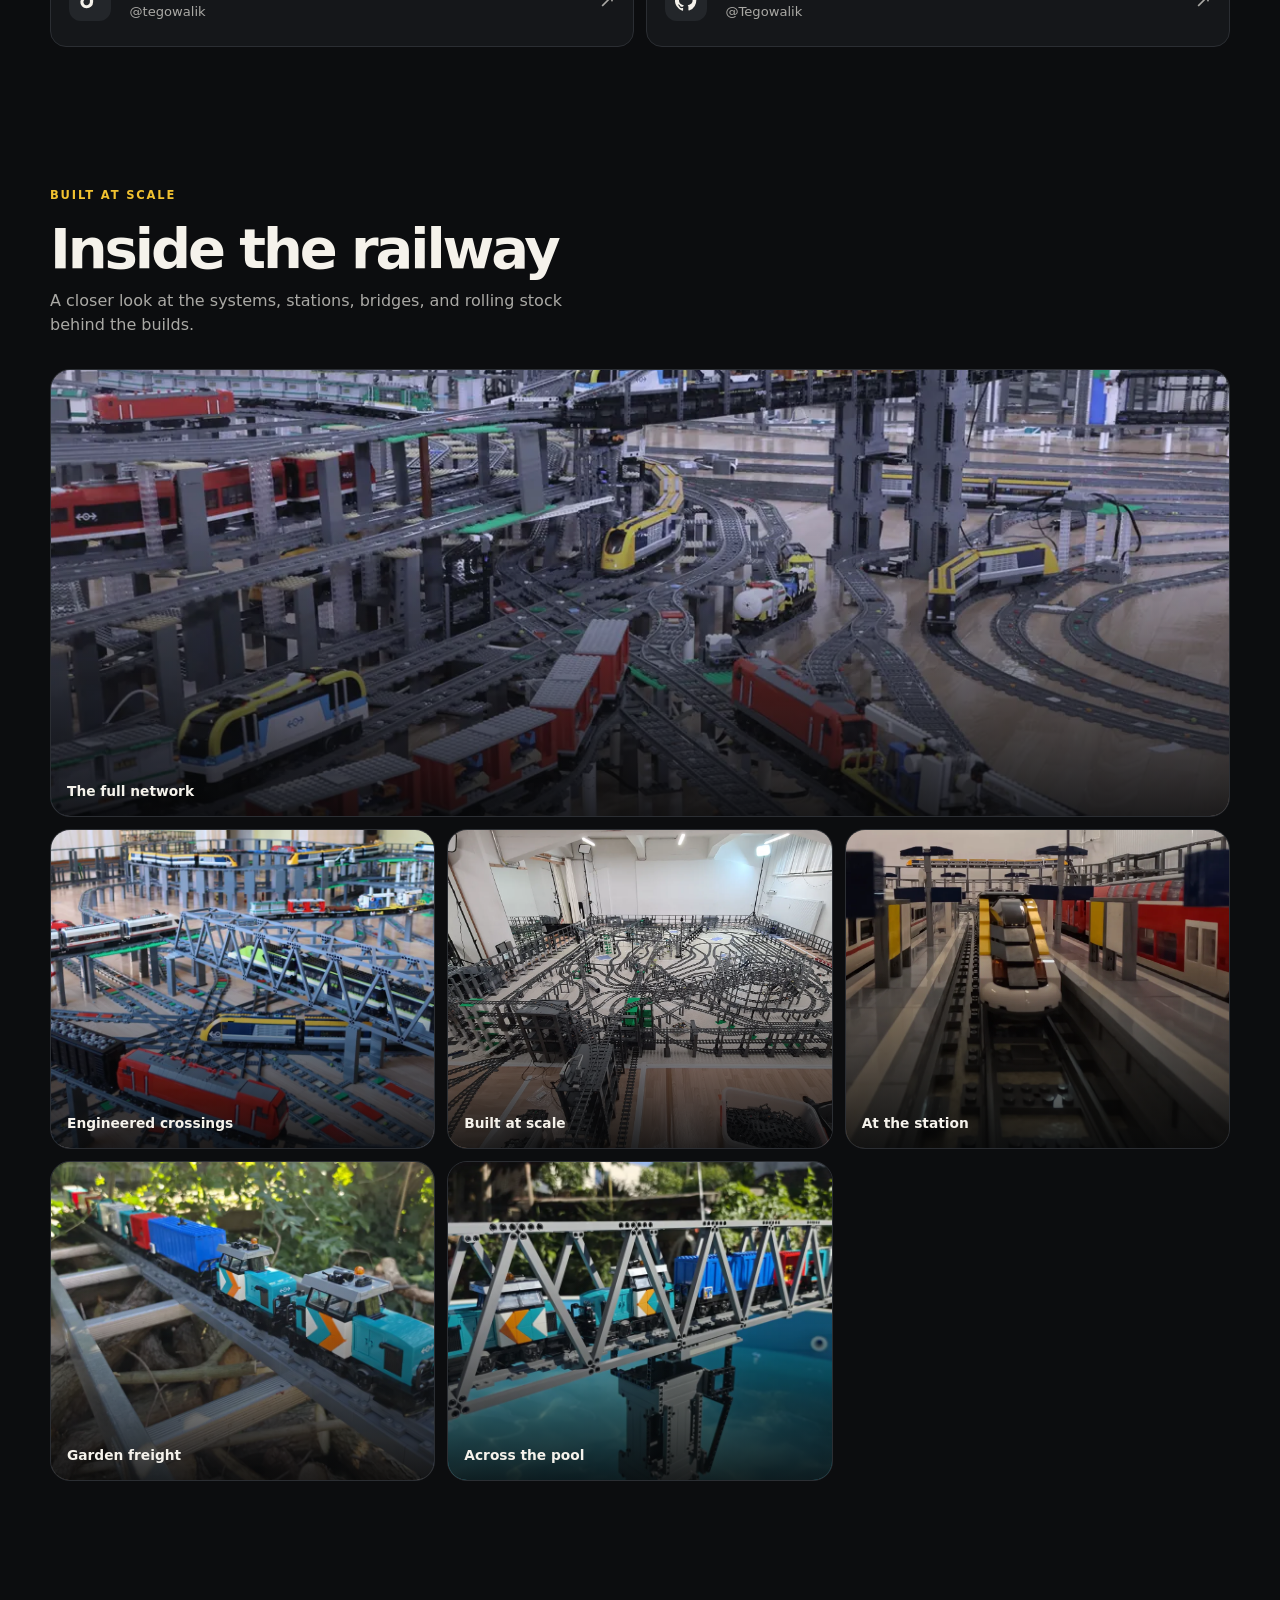
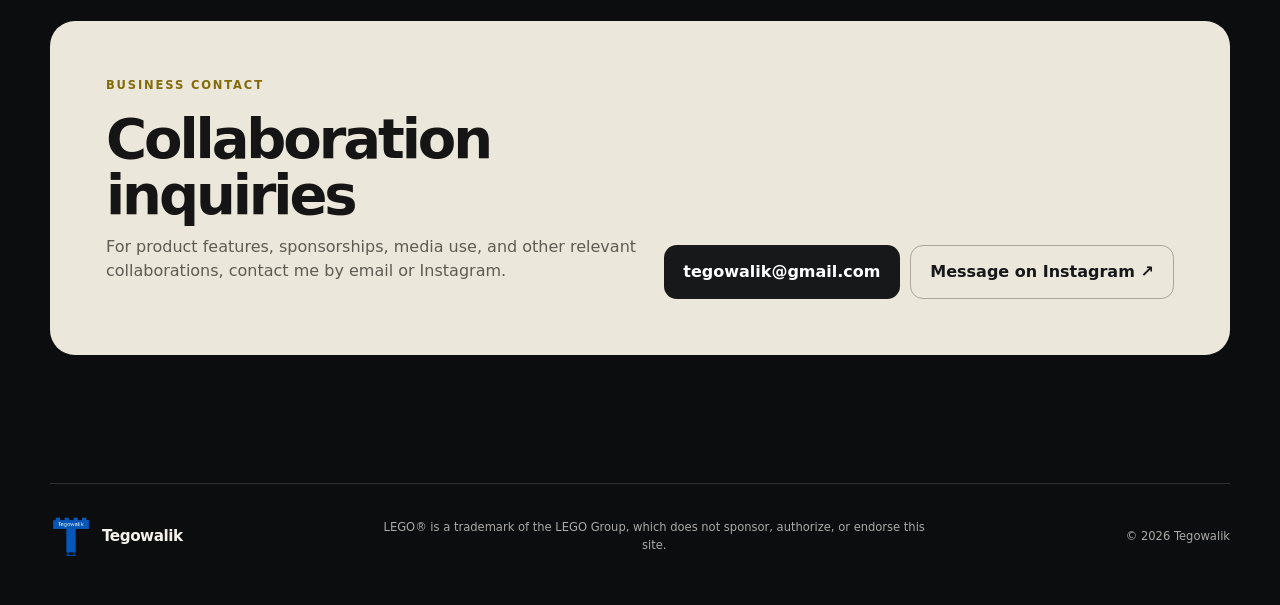
==== commit 3e7e5f1b: "Add Tegowalik favicon and All3DP feature" ====
--- a/index.html
+++ b/index.html
@@ -14,7 +14,9 @@
   <meta name="twitter:description" content="Large LEGO railways, automated stations, train elevators, and Pybricks control systems.">
   <meta name="twitter:image" content="assets/share-card.jpg">
   <title>Tegowalik — LEGO engineering in motion</title>
-  <link rel="icon" href="assets/favicon.svg" type="image/svg+xml">
+  <link rel="icon" href="assets/favicon.png" type="image/png" sizes="64x64">
+  <link rel="icon" href="assets/favicon-512.png" type="image/png" sizes="512x512">
+  <link rel="apple-touch-icon" href="assets/apple-touch-icon.png" sizes="180x180">
   <link rel="stylesheet" href="style.css">
   <script src="script.js" defer></script>
 </head>
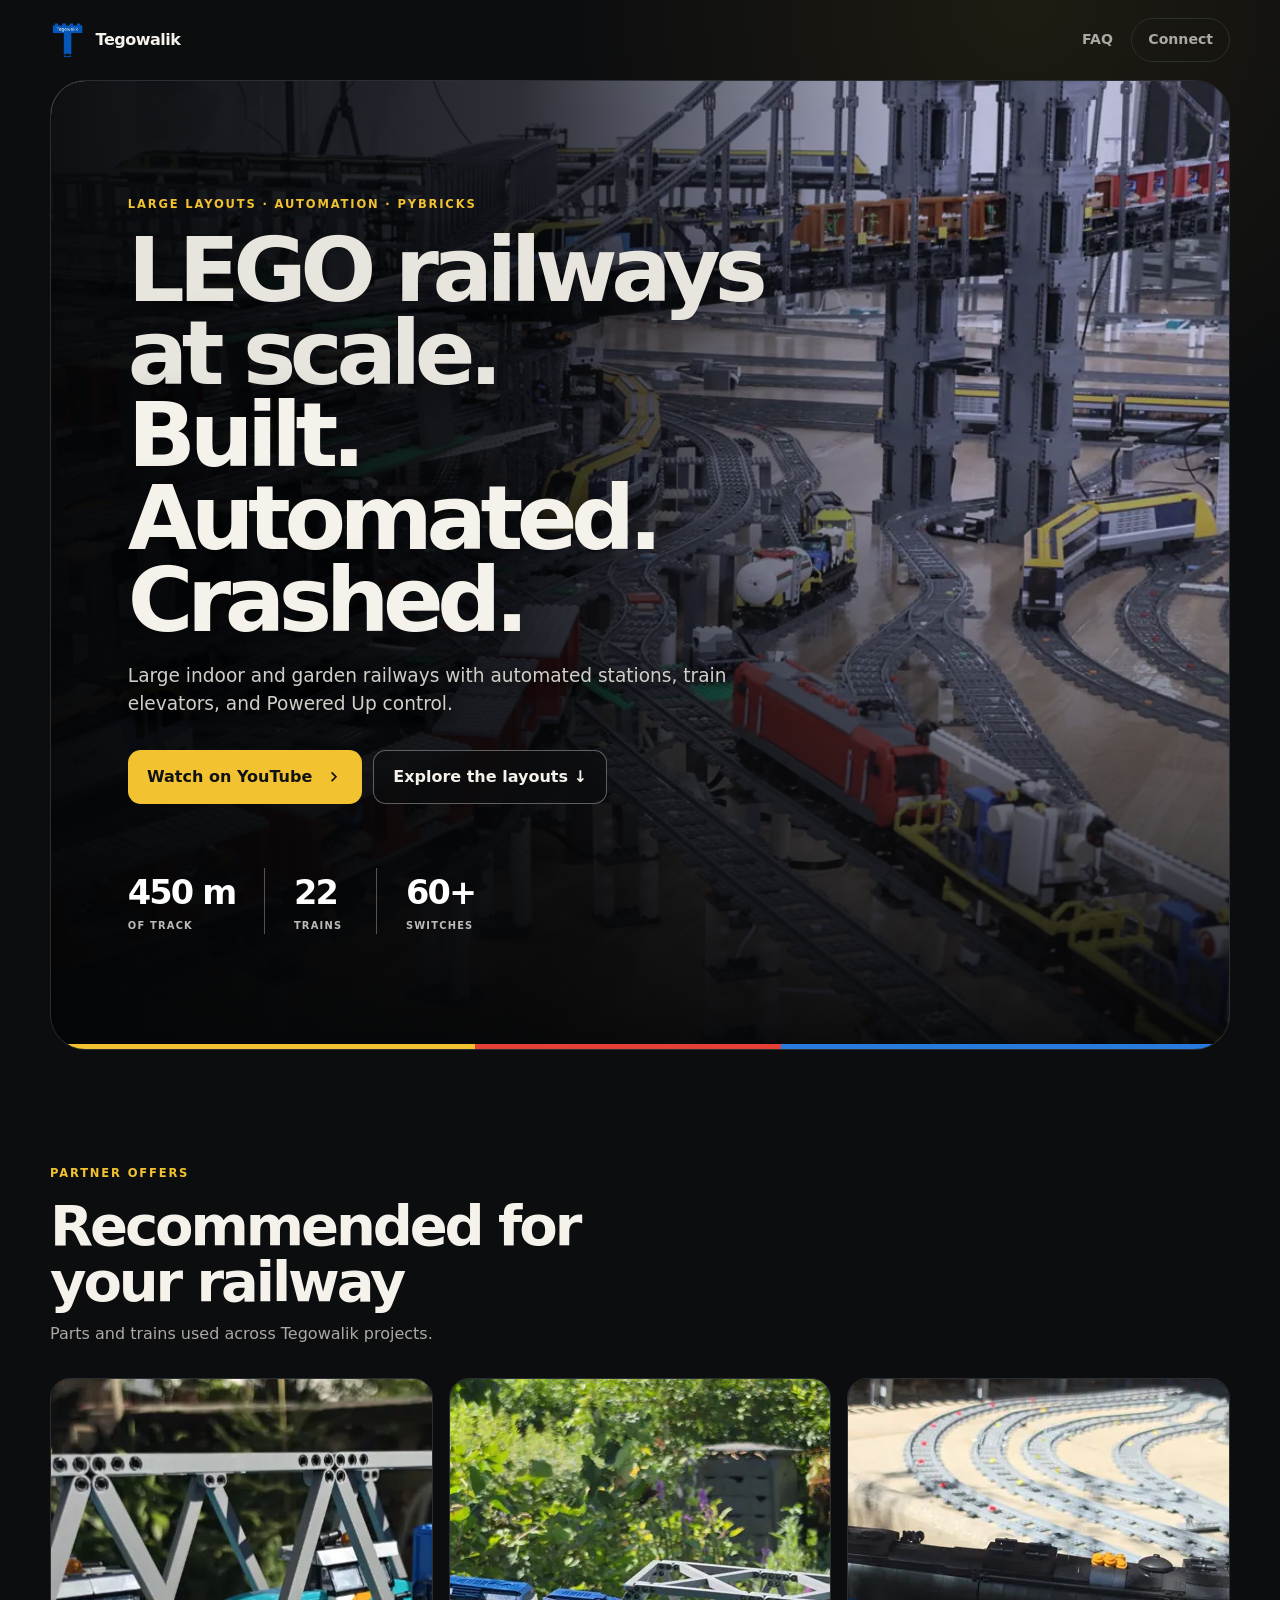
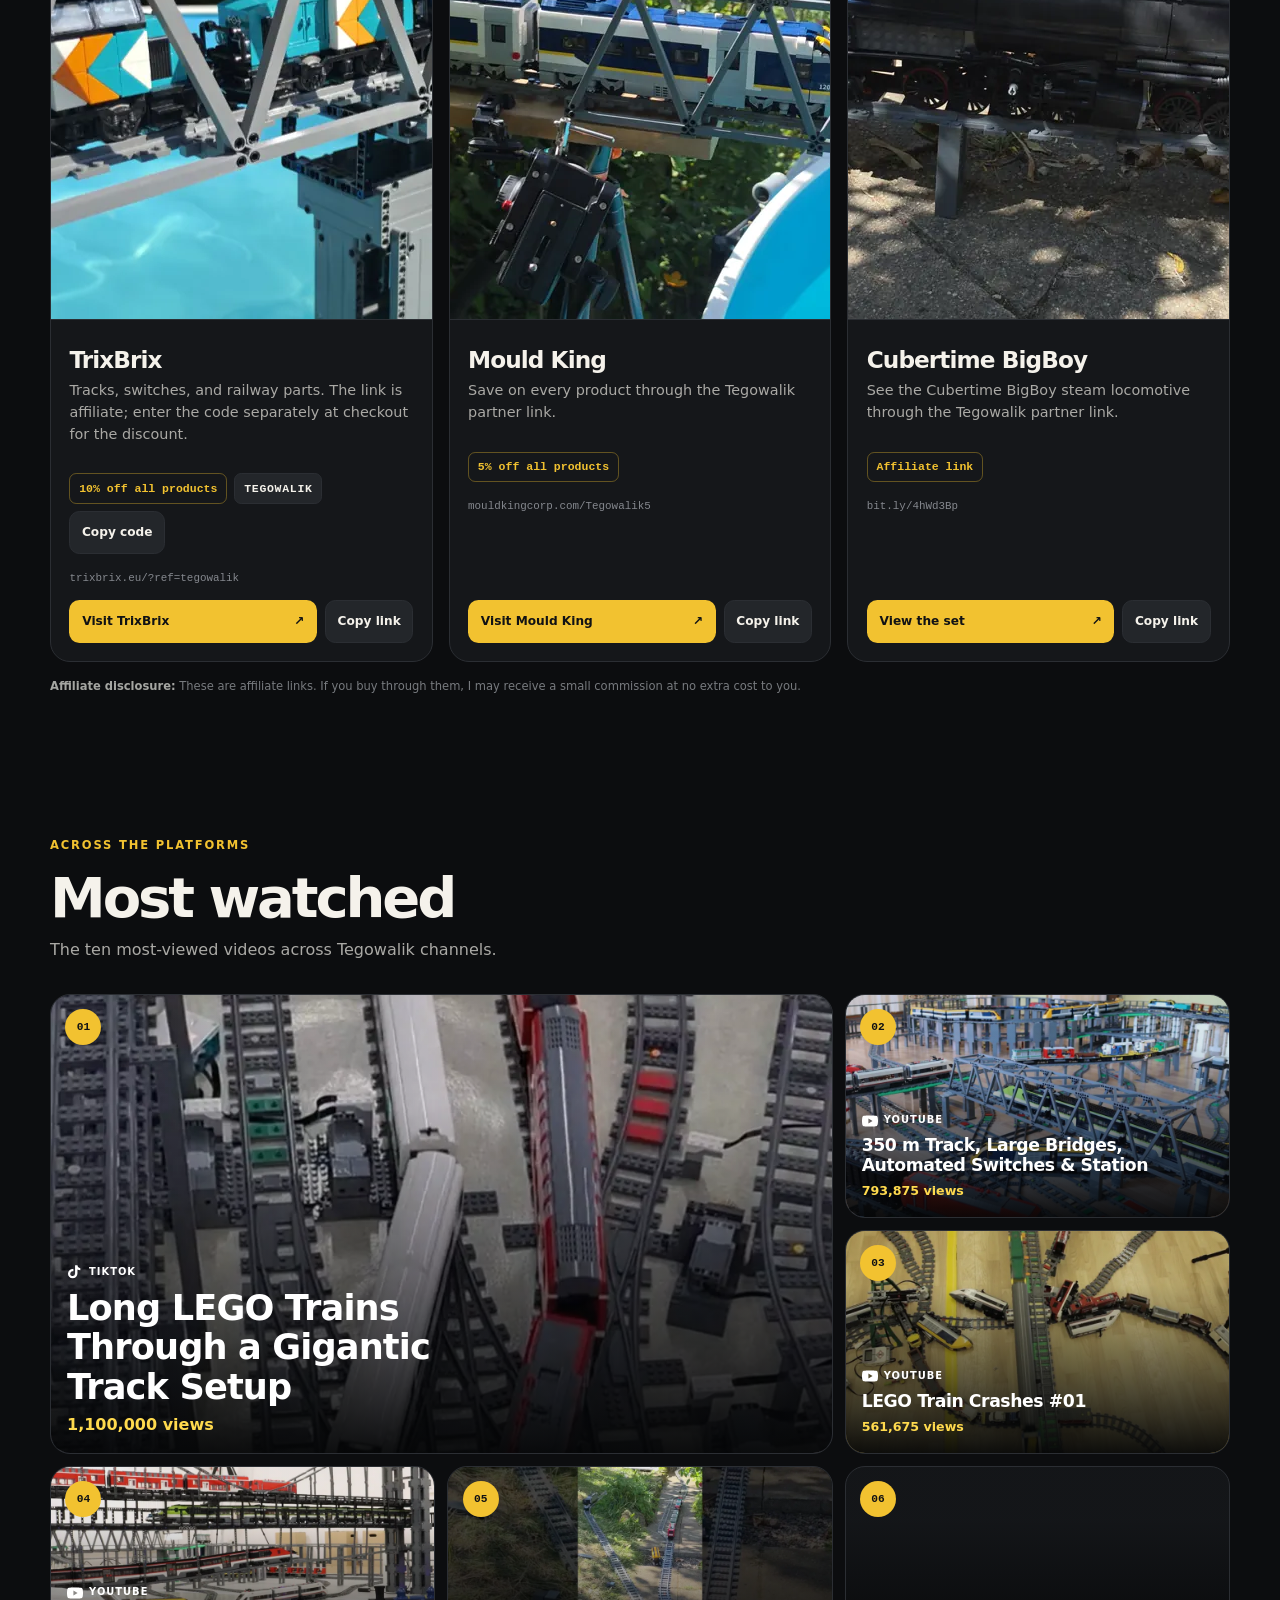
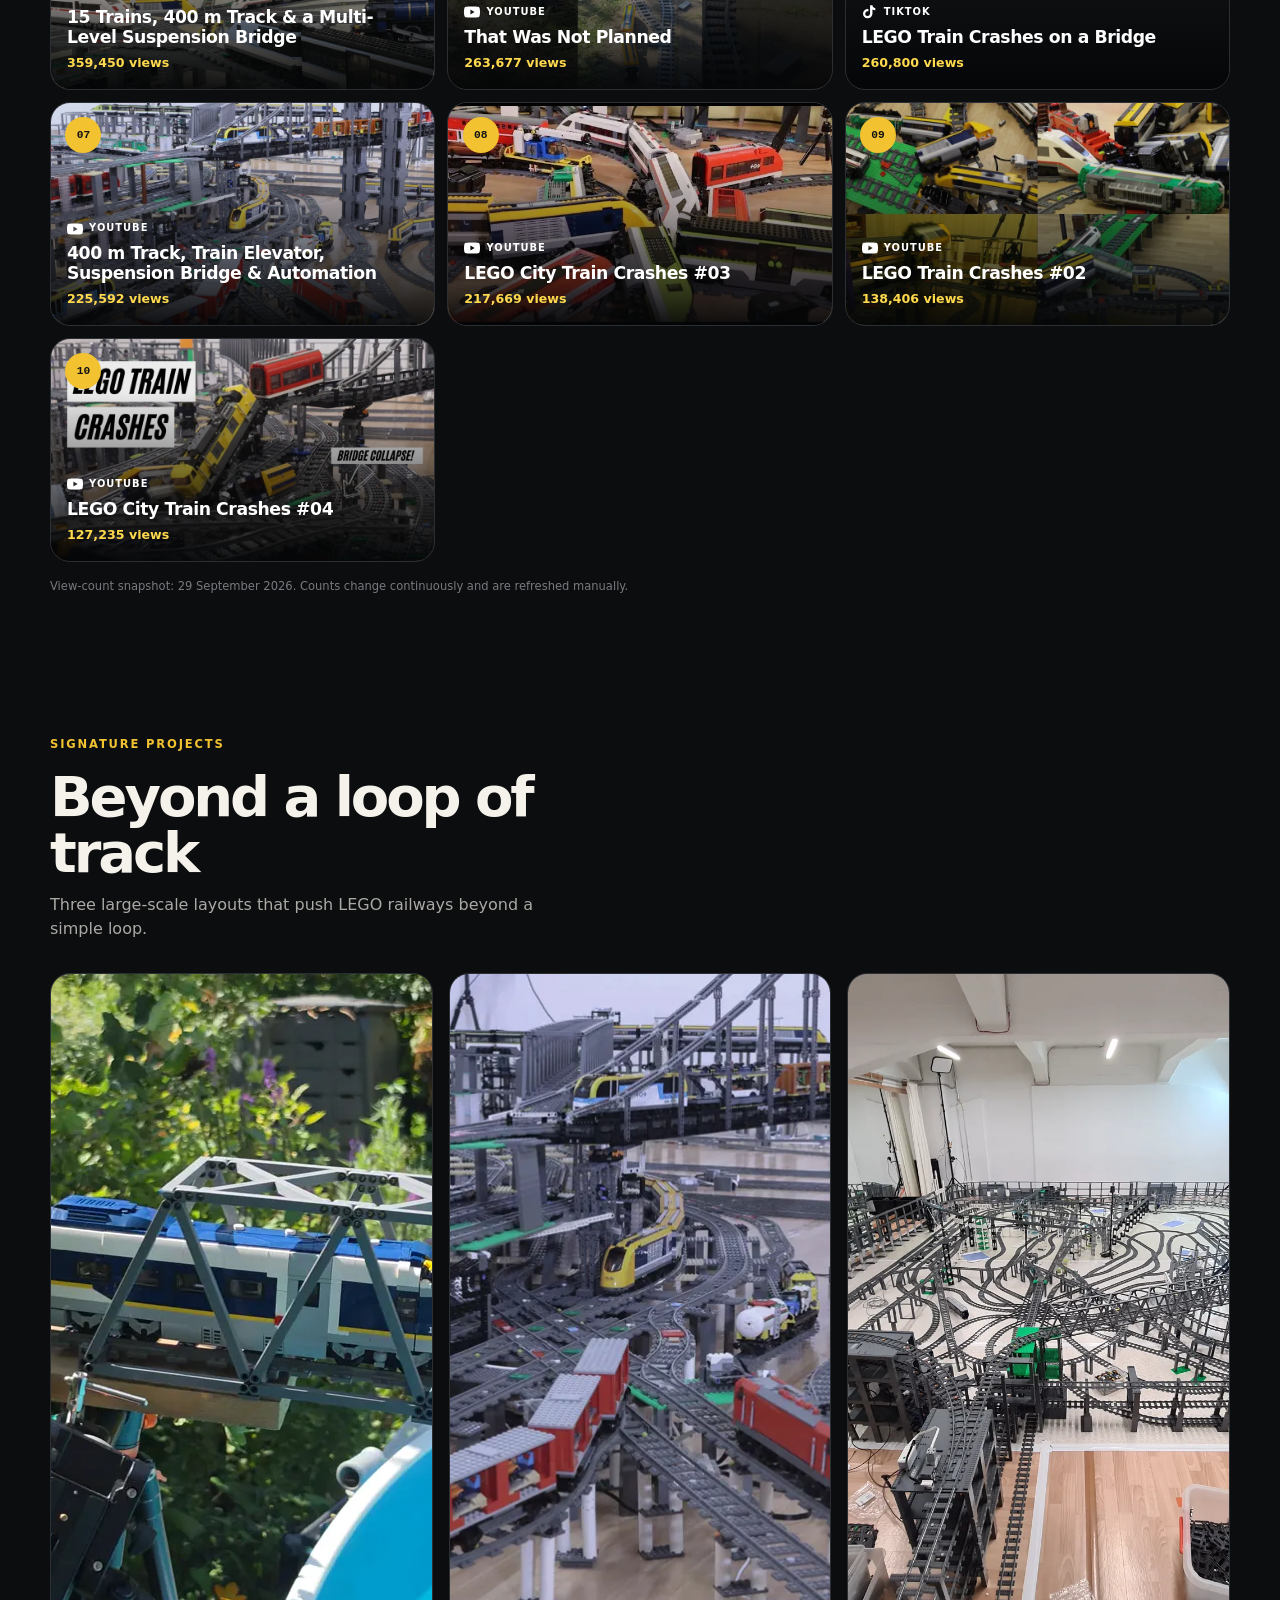
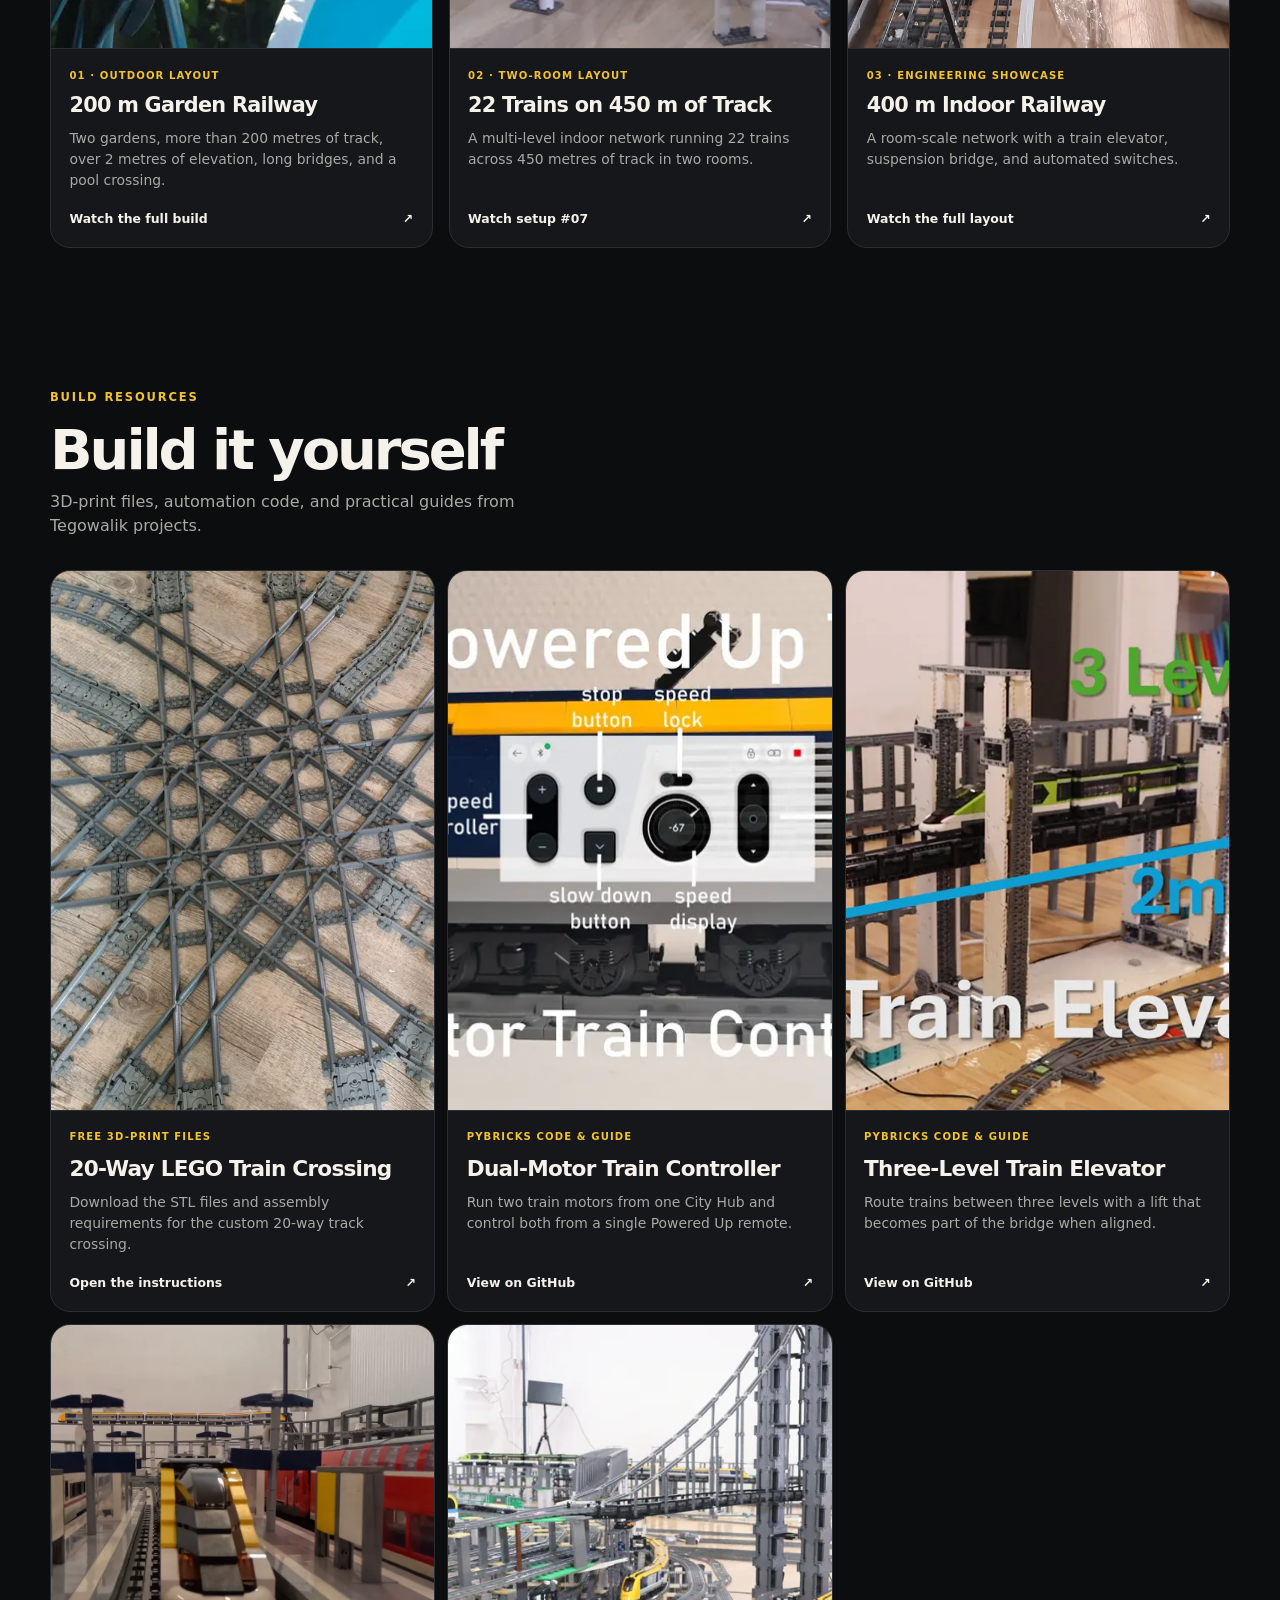
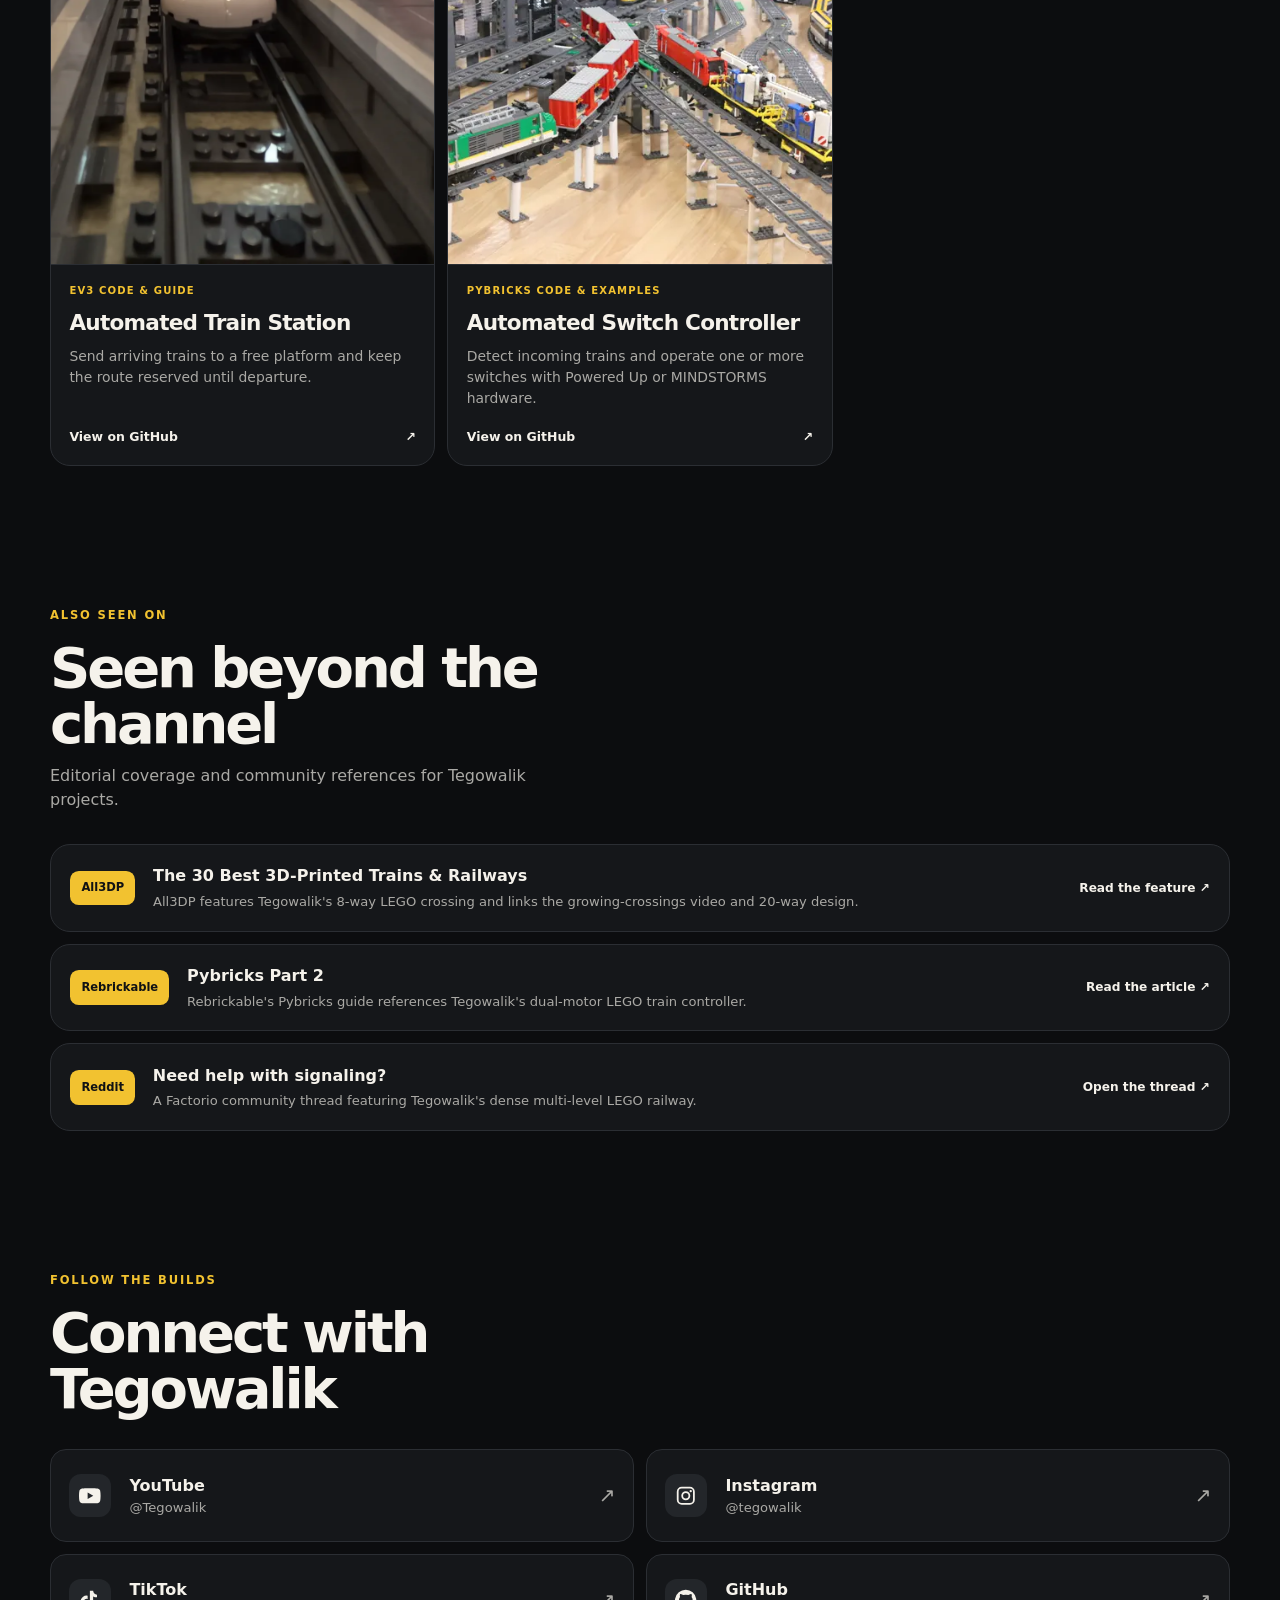
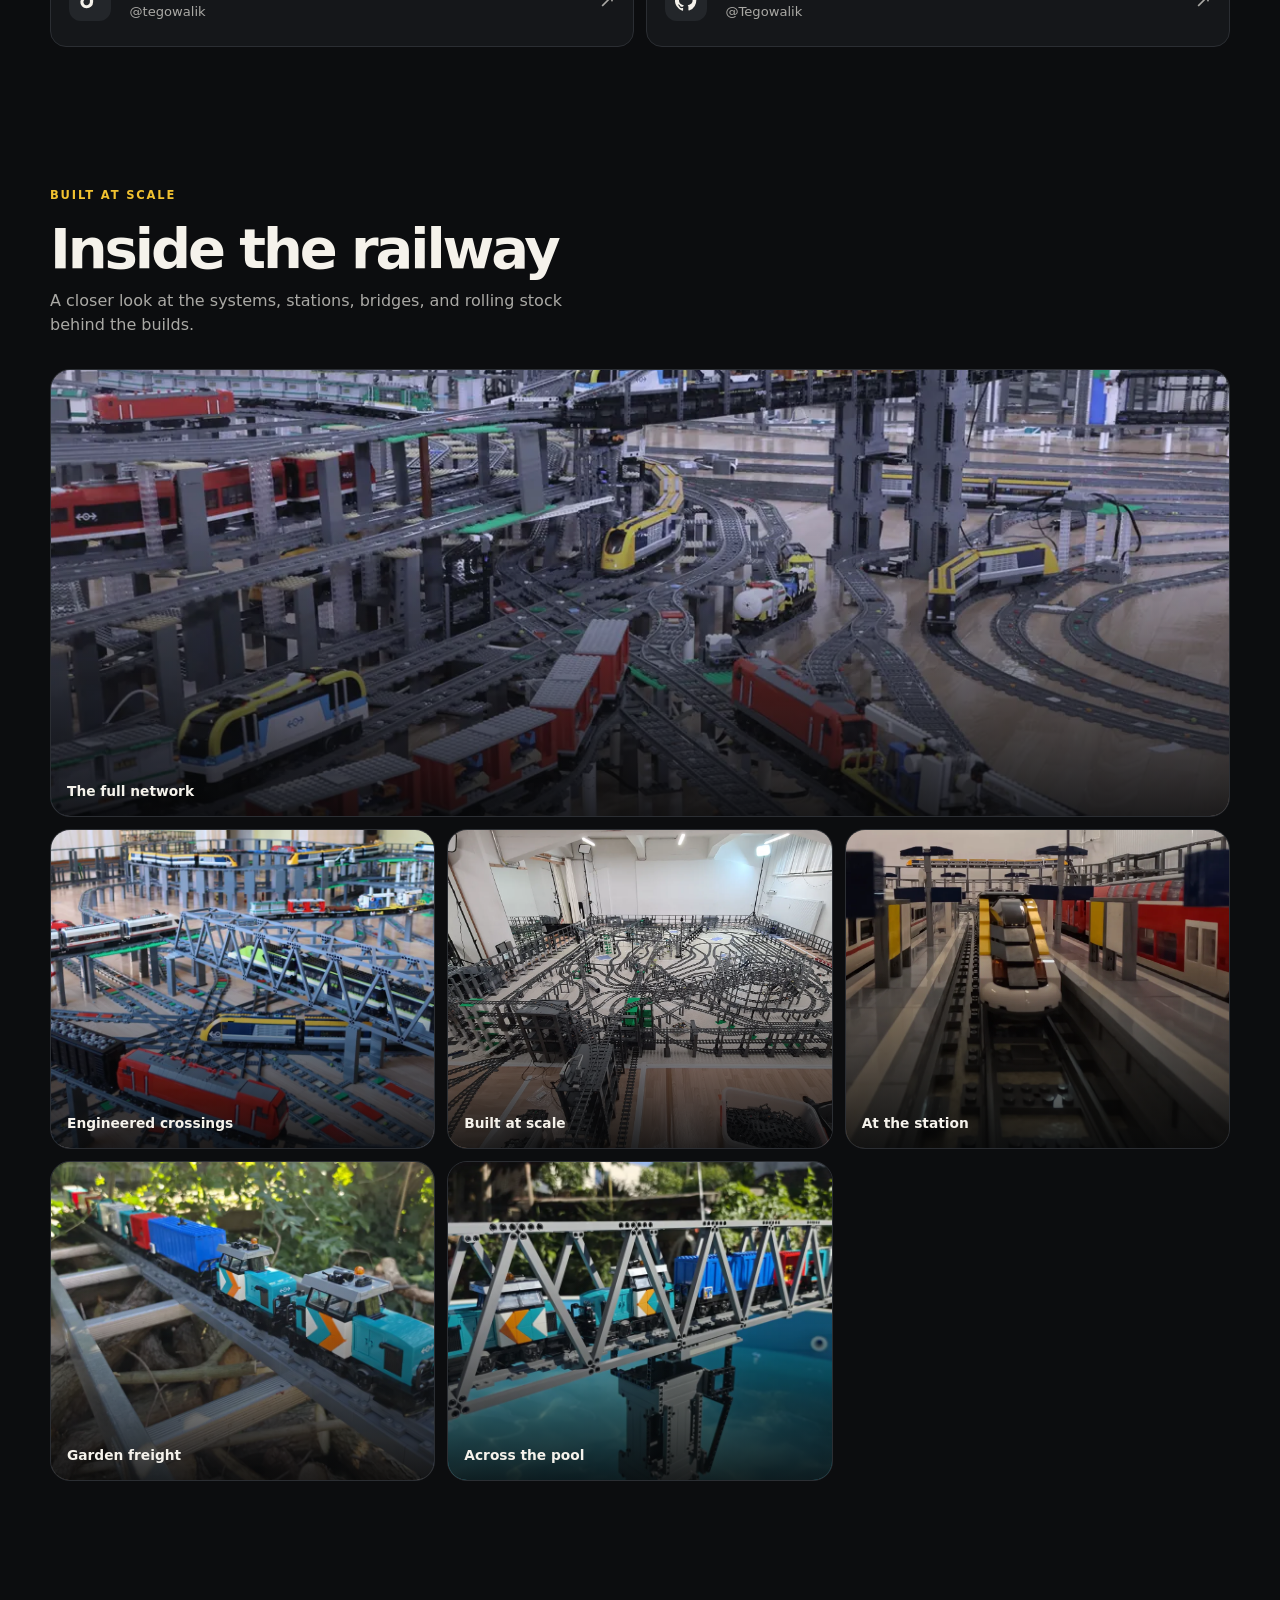
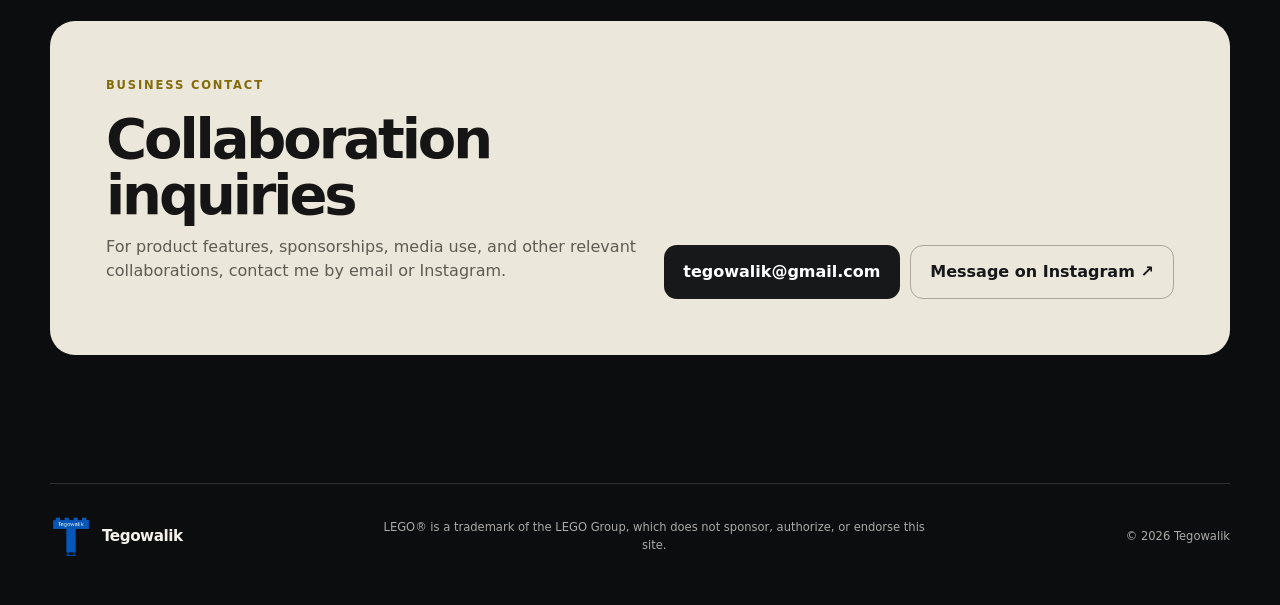
==== commit 9d52b5af: "Add FAQ page and content roadmap" ====
--- a/index.html
+++ b/index.html
@@ -28,7 +28,10 @@
       <img class="brand-logo" src="assets/logo-256.webp" width="42" height="42" alt="">
       <span data-profile-name>Tegowalik</span>
     </a>
-    <a class="header-cta" href="#connect">Connect</a>
+    <nav class="site-nav" aria-label="Primary navigation">
+      <a class="nav-link" href="faq.html">FAQ</a>
+      <a class="header-cta" href="#connect">Connect</a>
+    </nav>
   </header>
 
   <main id="main">
--- a/style.css
+++ b/style.css
@@ -70,6 +70,24 @@
 
 .brand-logo { width: 2.2rem; height: 2.2rem; object-fit: contain; }
 
+.site-nav {
+  display: flex;
+  gap: .35rem;
+  align-items: center;
+}
+
+.nav-link {
+  padding: .65rem .8rem;
+  color: var(--muted);
+  border-radius: 999px;
+  text-decoration: none;
+  font-size: .88rem;
+  font-weight: 700;
+}
+
+.nav-link:hover,
+.nav-link[aria-current="page"] { color: var(--text); background: var(--surface); }
+
 .header-cta {
   padding: .65rem 1rem;
   border: 1px solid var(--line);
@@ -81,6 +99,74 @@
 }
 
 .header-cta:hover { color: var(--text); border-color: #555a62; }
+
+.faq-hero {
+  max-width: 55rem;
+  padding: clamp(3.5rem, 9vw, 7rem) 0 clamp(3rem, 7vw, 5rem);
+}
+
+.faq-hero h1 { max-width: 12ch; }
+
+.faq-intro {
+  max-width: 43rem;
+  color: var(--muted);
+  font-size: clamp(1.05rem, 2vw, 1.22rem);
+}
+
+.faq-section { padding-bottom: clamp(5rem, 11vw, 9rem); }
+
+.faq-list {
+  border-top: 1px solid var(--line);
+}
+
+.faq-item { border-bottom: 1px solid var(--line); }
+
+.faq-item summary {
+  position: relative;
+  padding: 1.45rem 3rem 1.45rem 0;
+  cursor: pointer;
+  list-style: none;
+  font-size: clamp(1.05rem, 2.5vw, 1.35rem);
+  font-weight: 800;
+  letter-spacing: -.025em;
+}
+
+.faq-item summary::-webkit-details-marker { display: none; }
+
+.faq-item summary::after {
+  content: "+";
+  position: absolute;
+  top: 50%;
+  right: .25rem;
+  color: var(--accent);
+  font-size: 1.6rem;
+  font-weight: 500;
+  transform: translateY(-50%);
+}
+
+.faq-item[open] summary::after { content: "−"; }
+
+.faq-answer {
+  max-width: 50rem;
+  padding: 0 3rem 1.6rem 0;
+  color: var(--muted);
+}
+
+.faq-answer p { margin-bottom: .8rem; }
+.faq-answer p:last-child { margin-bottom: 0; }
+.faq-answer a { color: var(--text); text-decoration-color: var(--accent); text-underline-offset: .2em; }
+.faq-answer a:hover { color: var(--accent-strong); }
+
+.faq-note {
+  margin-top: 2rem;
+  padding: 1.25rem;
+  color: var(--muted);
+  background: var(--surface);
+  border: 1px solid var(--line);
+  border-radius: var(--radius);
+}
+
+.faq-note strong { color: var(--text); }
 
 .hero {
   padding: clamp(2.5rem, 7vw, 6rem) 0 clamp(4.5rem, 10vw, 8rem);
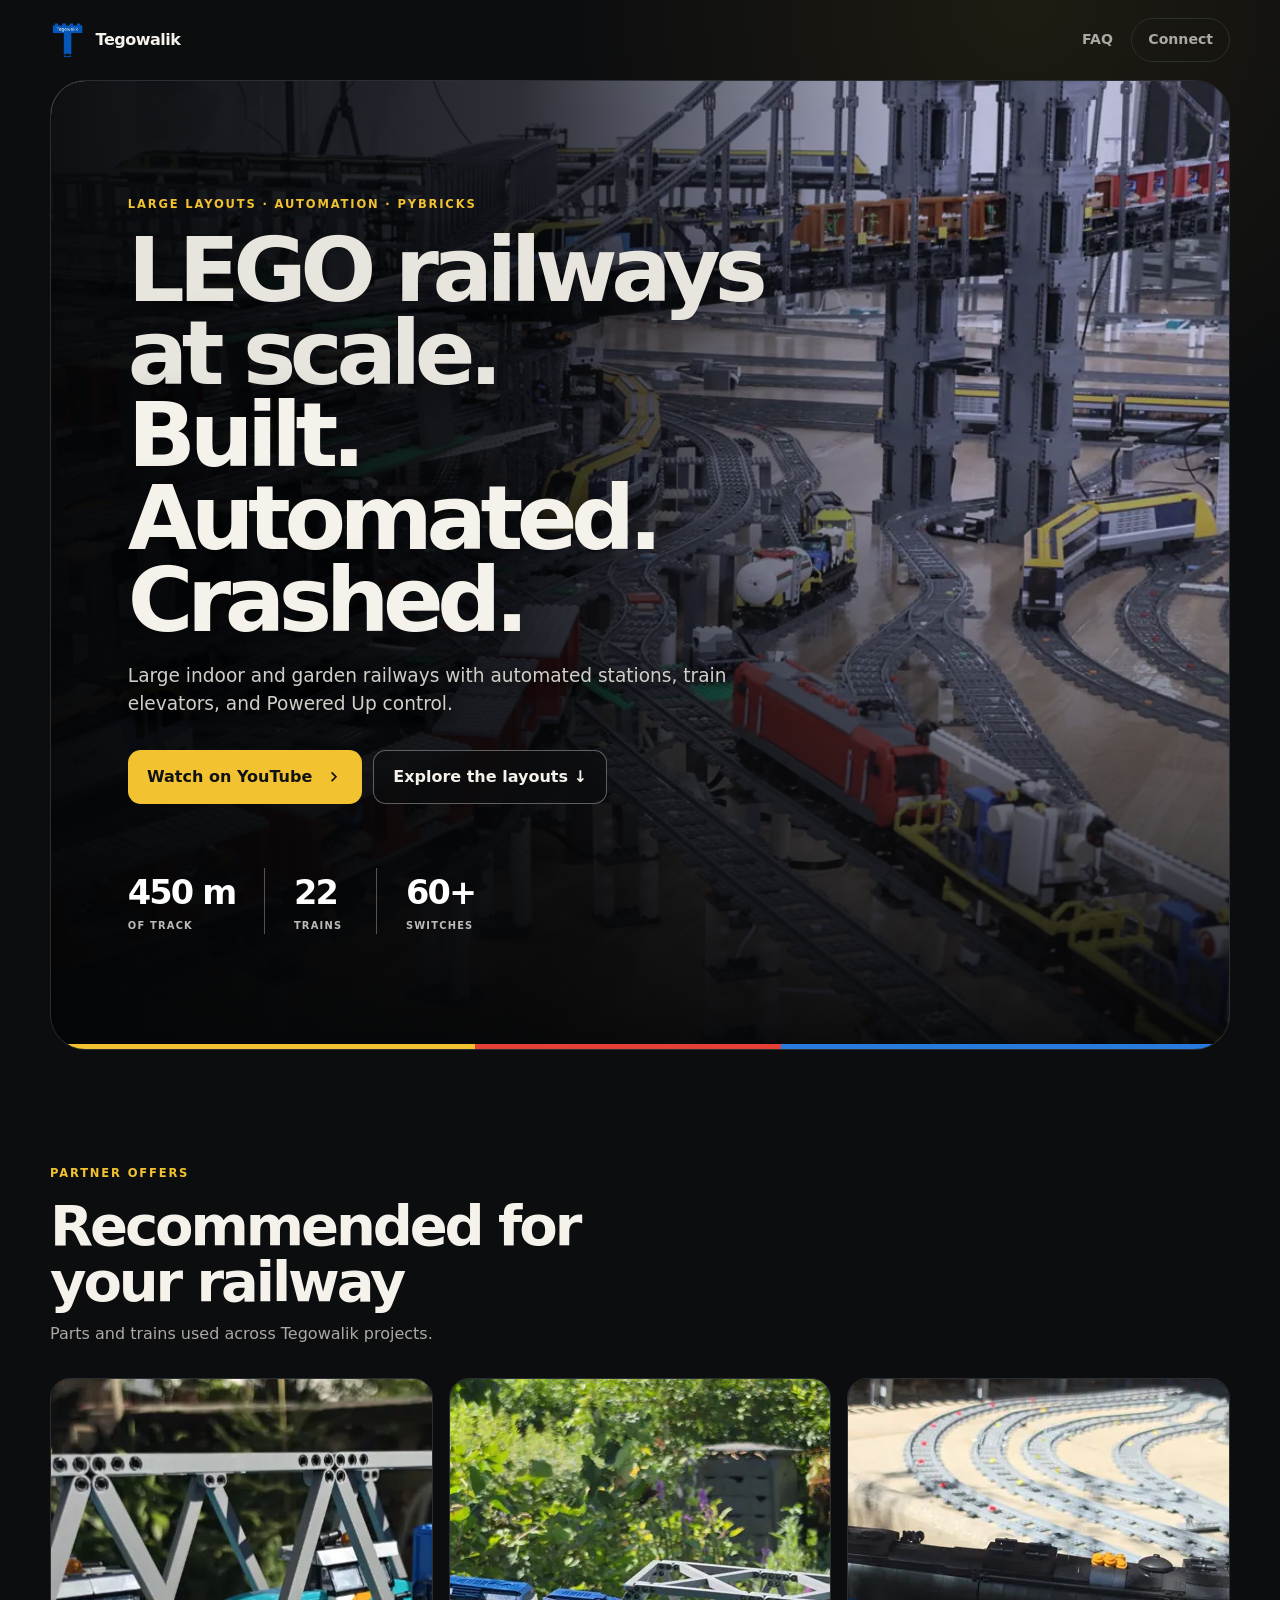
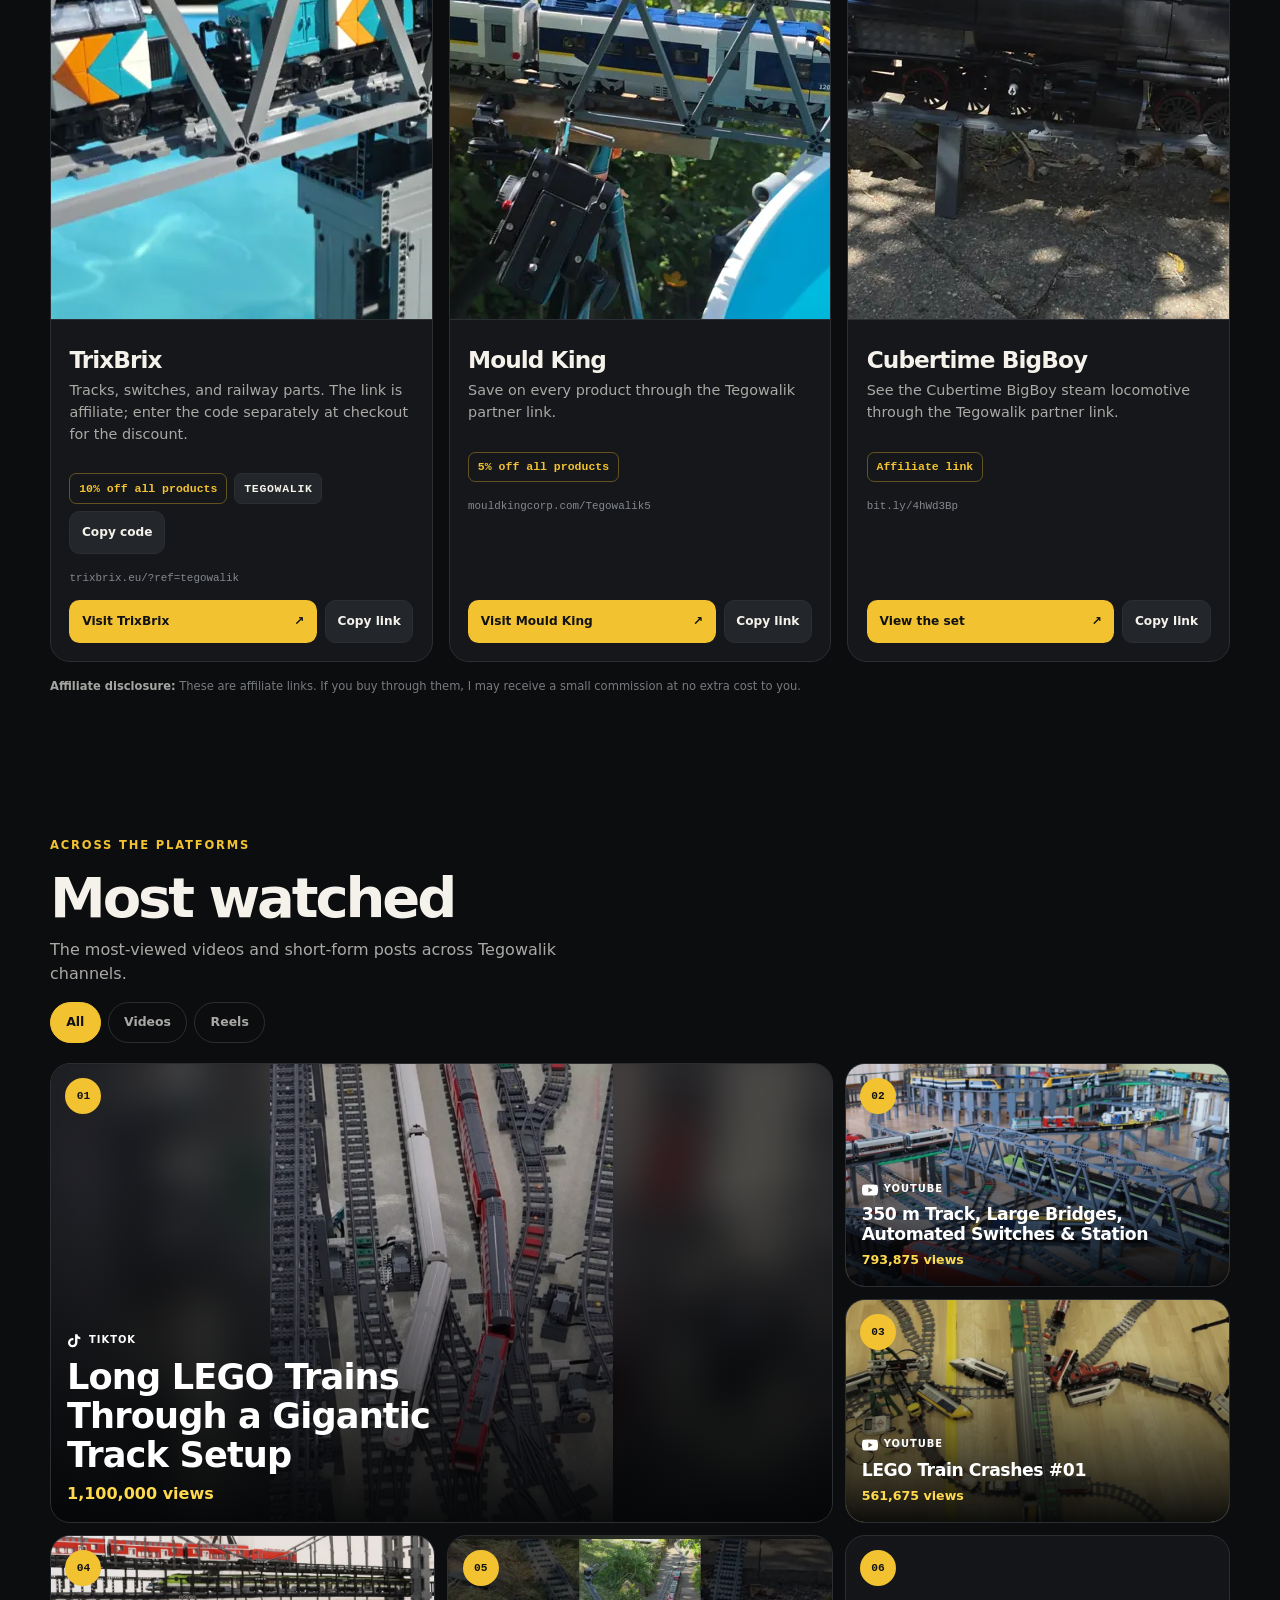
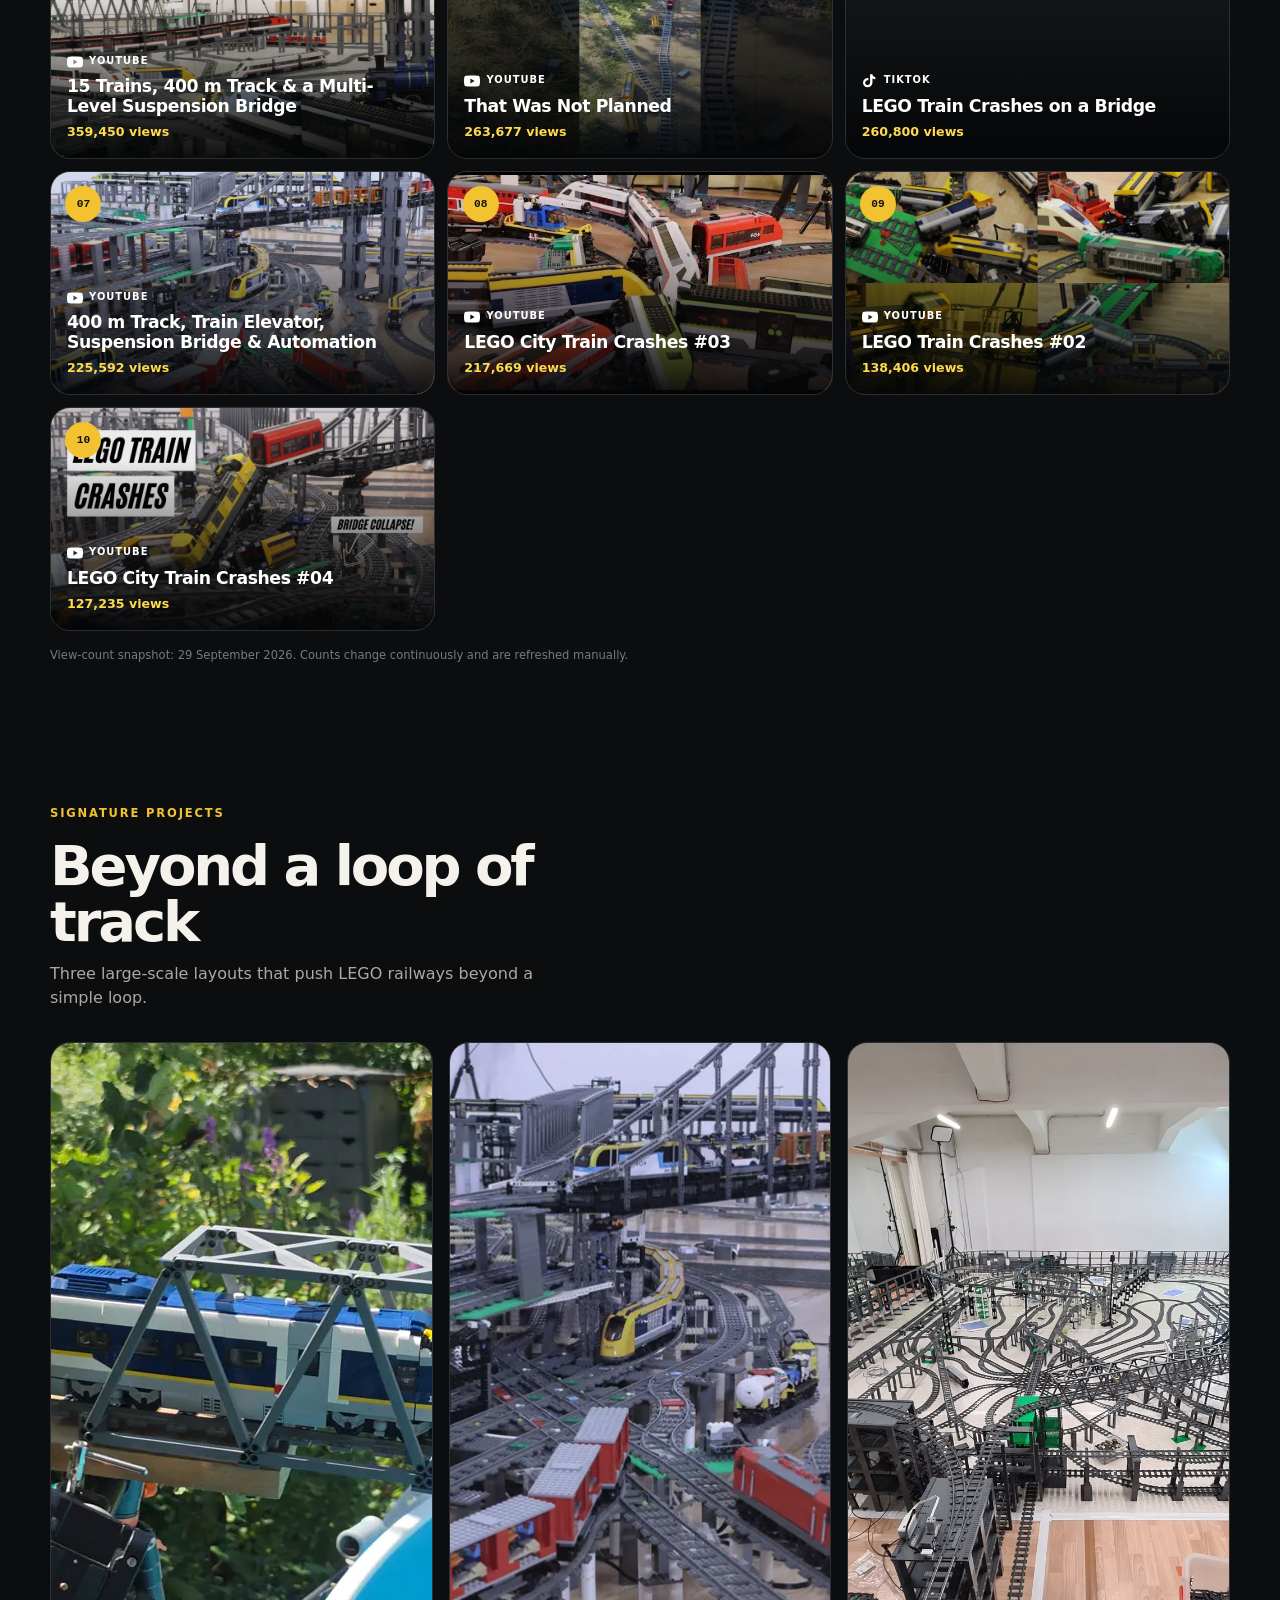
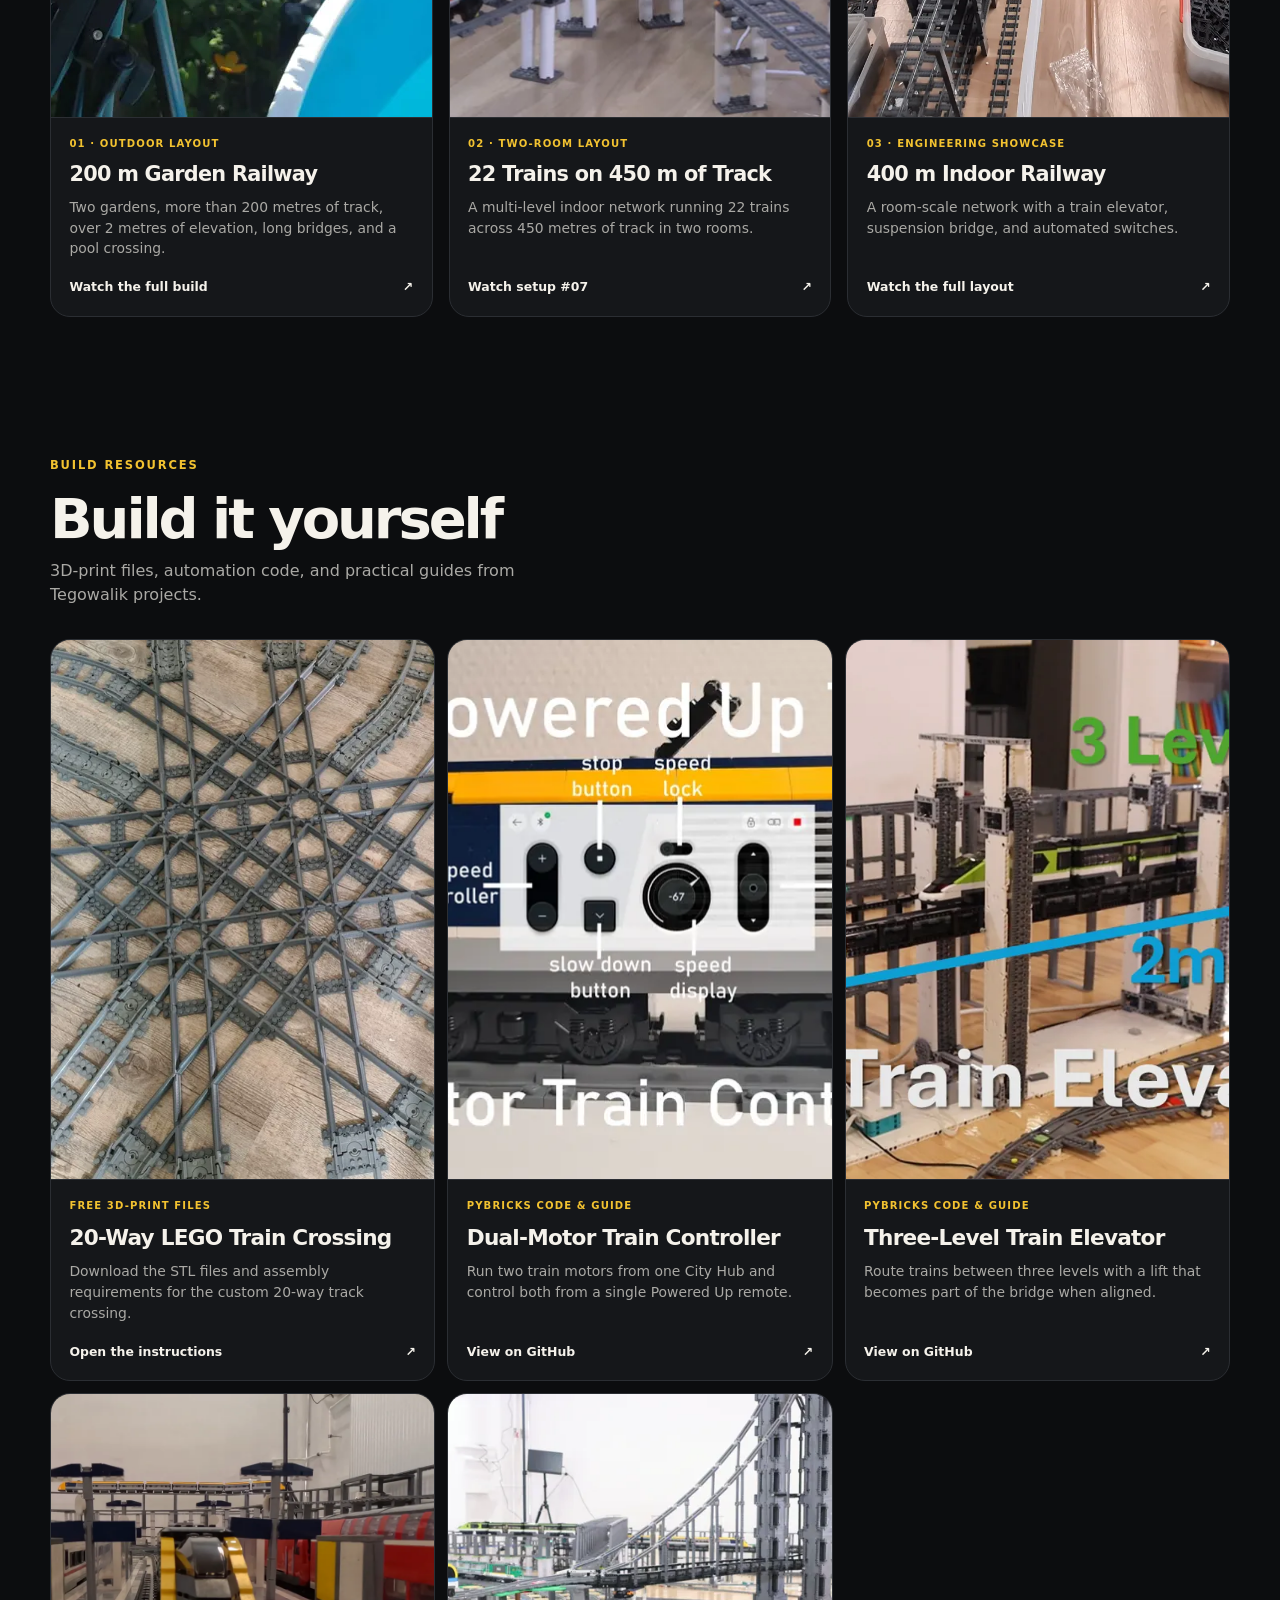
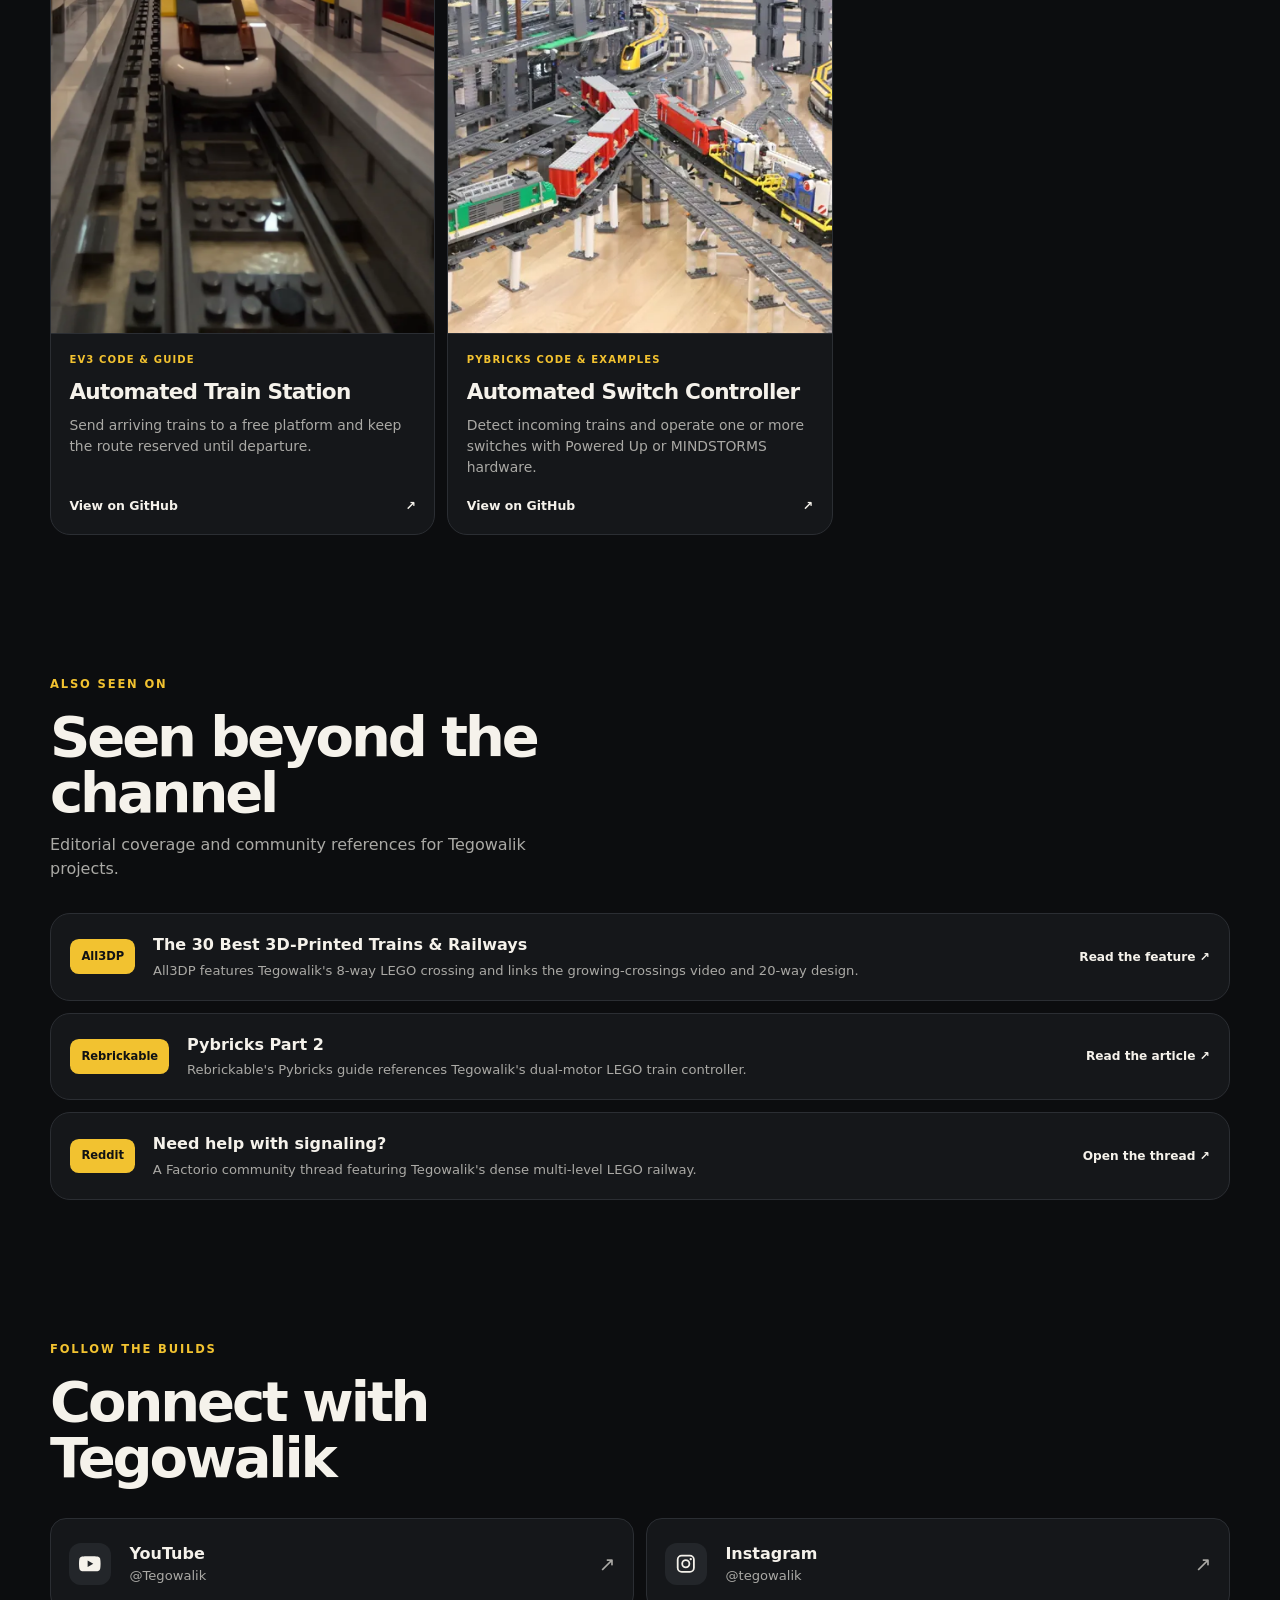
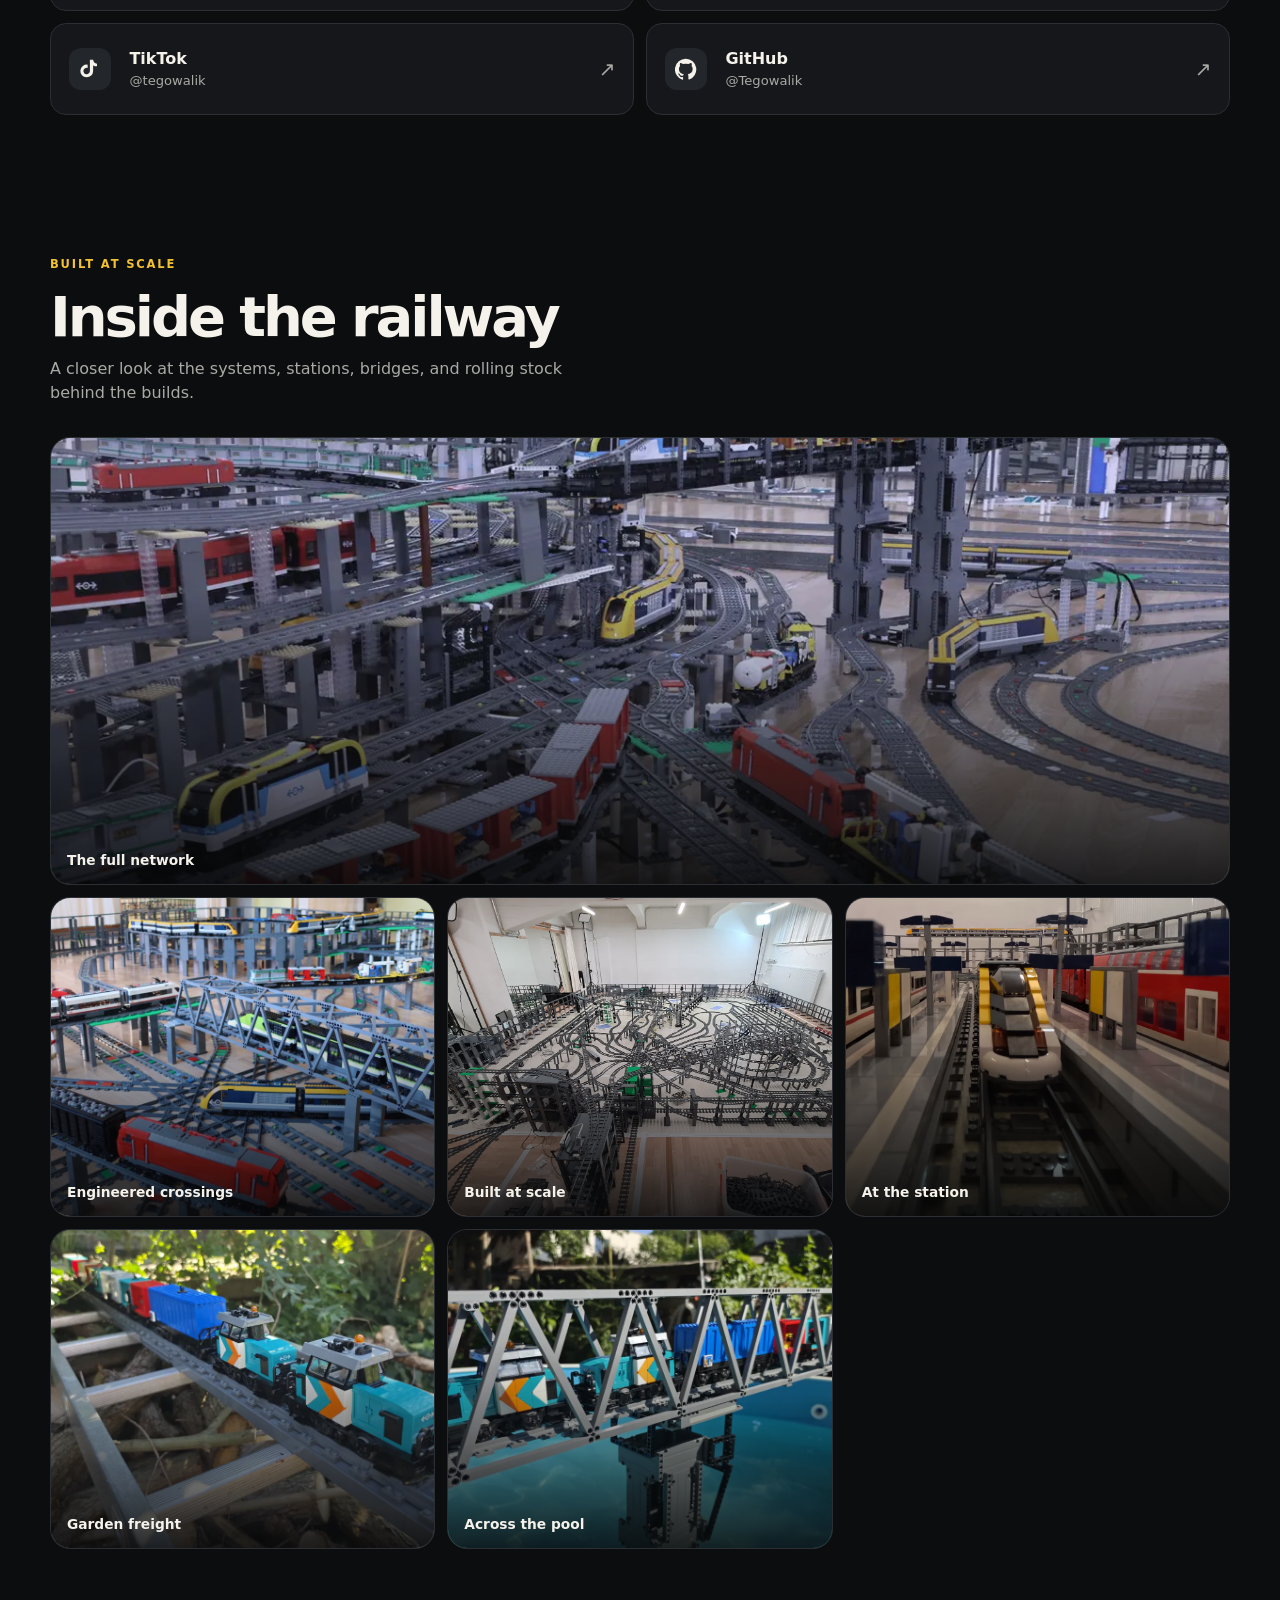
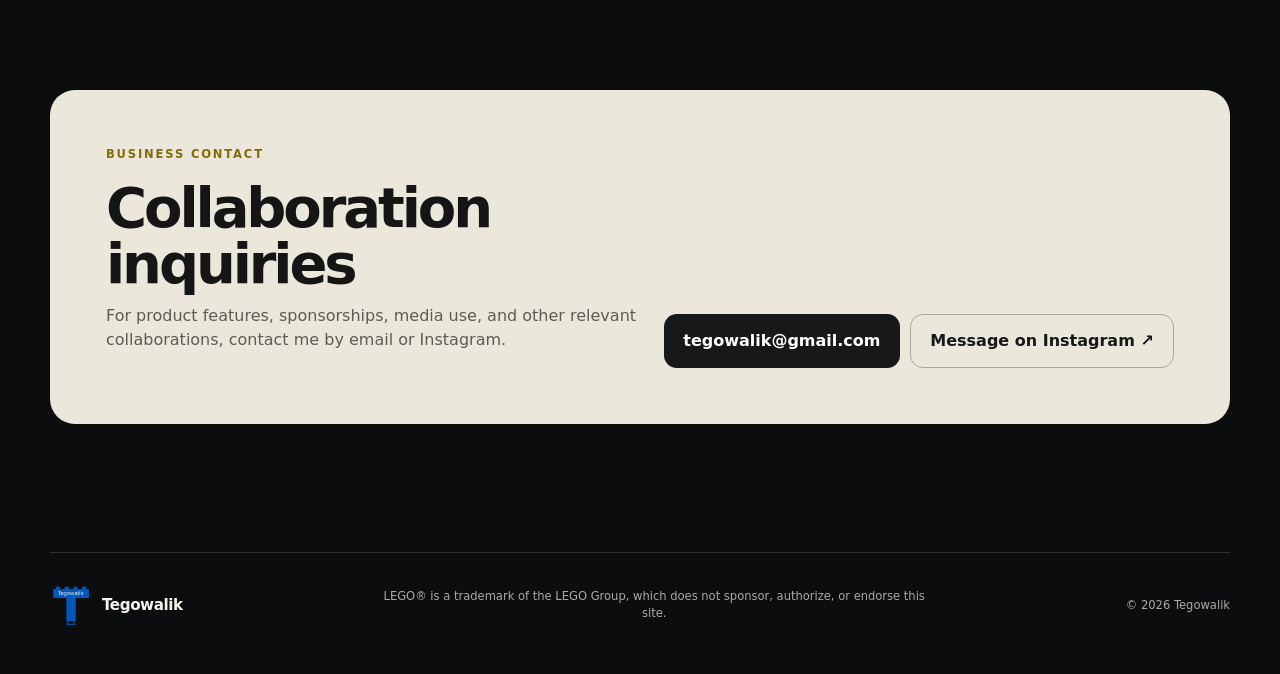
==== commit 12154c4f: "Add format-aware most-watched filters" ====
--- a/index.html
+++ b/index.html
@@ -79,7 +79,12 @@
       <div class="section-heading popular-heading">
         <p class="eyebrow">Across the platforms</p>
         <h2 id="popular-title">Most watched</h2>
-        <p>The ten most-viewed videos across Tegowalik channels.</p>
+        <p>The most-viewed videos and short-form posts across Tegowalik channels.</p>
+      </div>
+      <div class="popular-filters" id="popular-filters" role="group" aria-label="Filter most-watched posts">
+        <button class="popular-filter is-active" type="button" data-popular-filter="all" aria-pressed="true">All</button>
+        <button class="popular-filter" type="button" data-popular-filter="video" aria-pressed="false">Videos</button>
+        <button class="popular-filter" type="button" data-popular-filter="reel" aria-pressed="false">Reels</button>
       </div>
       <div class="popular-grid" id="popular-grid"></div>
       <p class="snapshot-note" id="popular-snapshot"></p>
--- a/style.css
+++ b/style.css
@@ -768,6 +768,22 @@
 /* Cross-platform view-count snapshot */
 .popular-section { padding: 0 0 clamp(5rem, 11vw, 9rem); }
 .popular-heading { max-width: 46rem; }
+.popular-filters { display: flex; flex-wrap: wrap; gap: .45rem; margin: -1rem 0 1.25rem; }
+.popular-filter {
+  min-height: 2.55rem;
+  padding: .55rem .95rem;
+  color: var(--muted);
+  background: transparent;
+  border: 1px solid var(--line);
+  border-radius: 999px;
+  cursor: pointer;
+  font: inherit;
+  font-size: .78rem;
+  font-weight: 800;
+  transition: color .2s ease, background .2s ease, border-color .2s ease;
+}
+.popular-filter:hover { color: var(--text); border-color: #62676e; }
+.popular-filter.is-active { color: var(--dark); background: var(--accent); border-color: var(--accent); }
 .popular-grid { display: grid; gap: .75rem; }
 
 .popular-card {
@@ -785,8 +801,12 @@
 }
 
 .popular-card:hover { transform: translateY(-3px); border-color: #62676e; }
-.popular-card img { position: absolute; inset: 0; z-index: -2; width: 100%; height: 100%; object-fit: cover; transition: transform .45s ease; }
-.popular-card:hover img { transform: scale(1.025); }
+.popular-card img { position: absolute; inset: 0; width: 100%; height: 100%; transition: transform .45s ease; }
+.popular-image { z-index: -2; object-fit: cover; }
+.popular-card-reel .popular-image { object-fit: contain; }
+.popular-backdrop { z-index: -3; object-fit: cover; filter: blur(1.15rem) brightness(.5) saturate(.9); transform: scale(1.1); }
+.popular-card:hover .popular-image { transform: scale(1.025); }
+.popular-card-reel:hover .popular-backdrop { transform: scale(1.13); }
 .popular-shade { position: absolute; inset: 0; z-index: -1; background: linear-gradient(0deg, rgba(4, 5, 6, .95), rgba(4, 5, 6, .08) 76%); }
 .popular-rank {
   position: absolute;
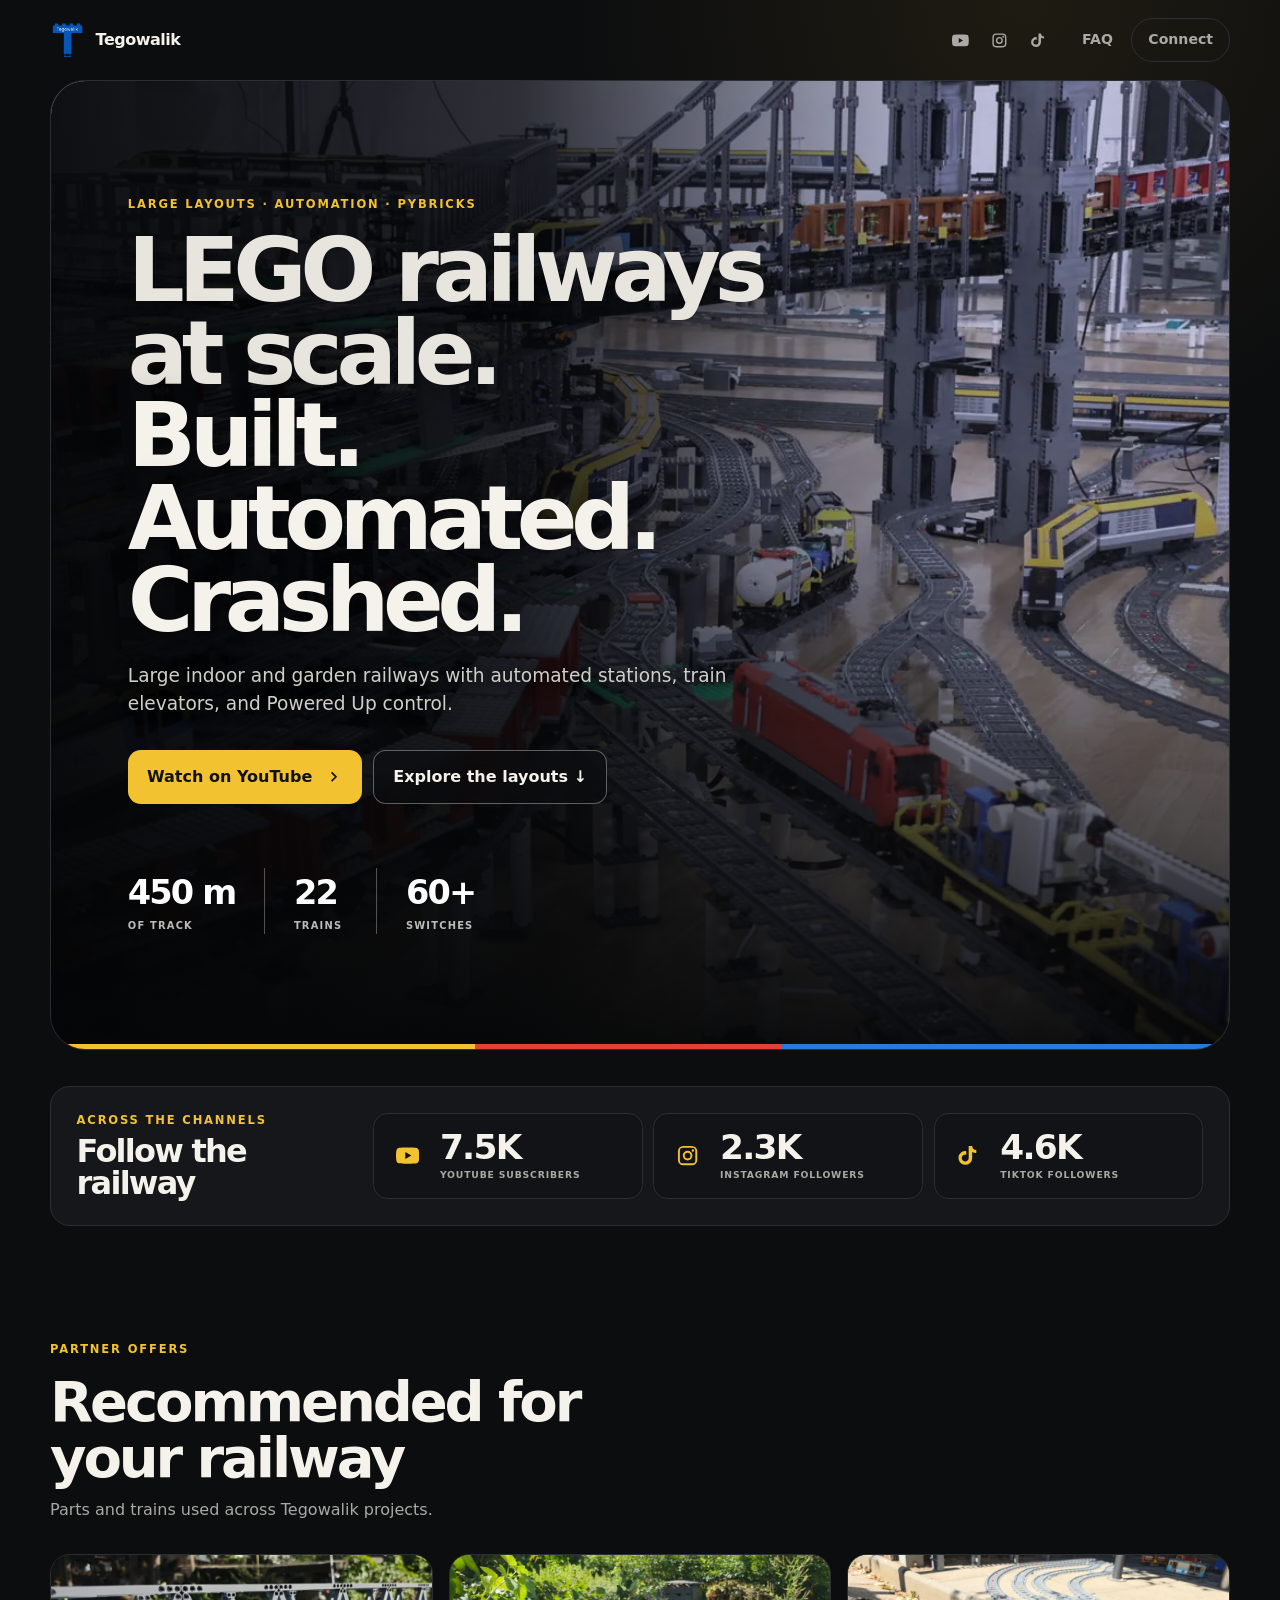
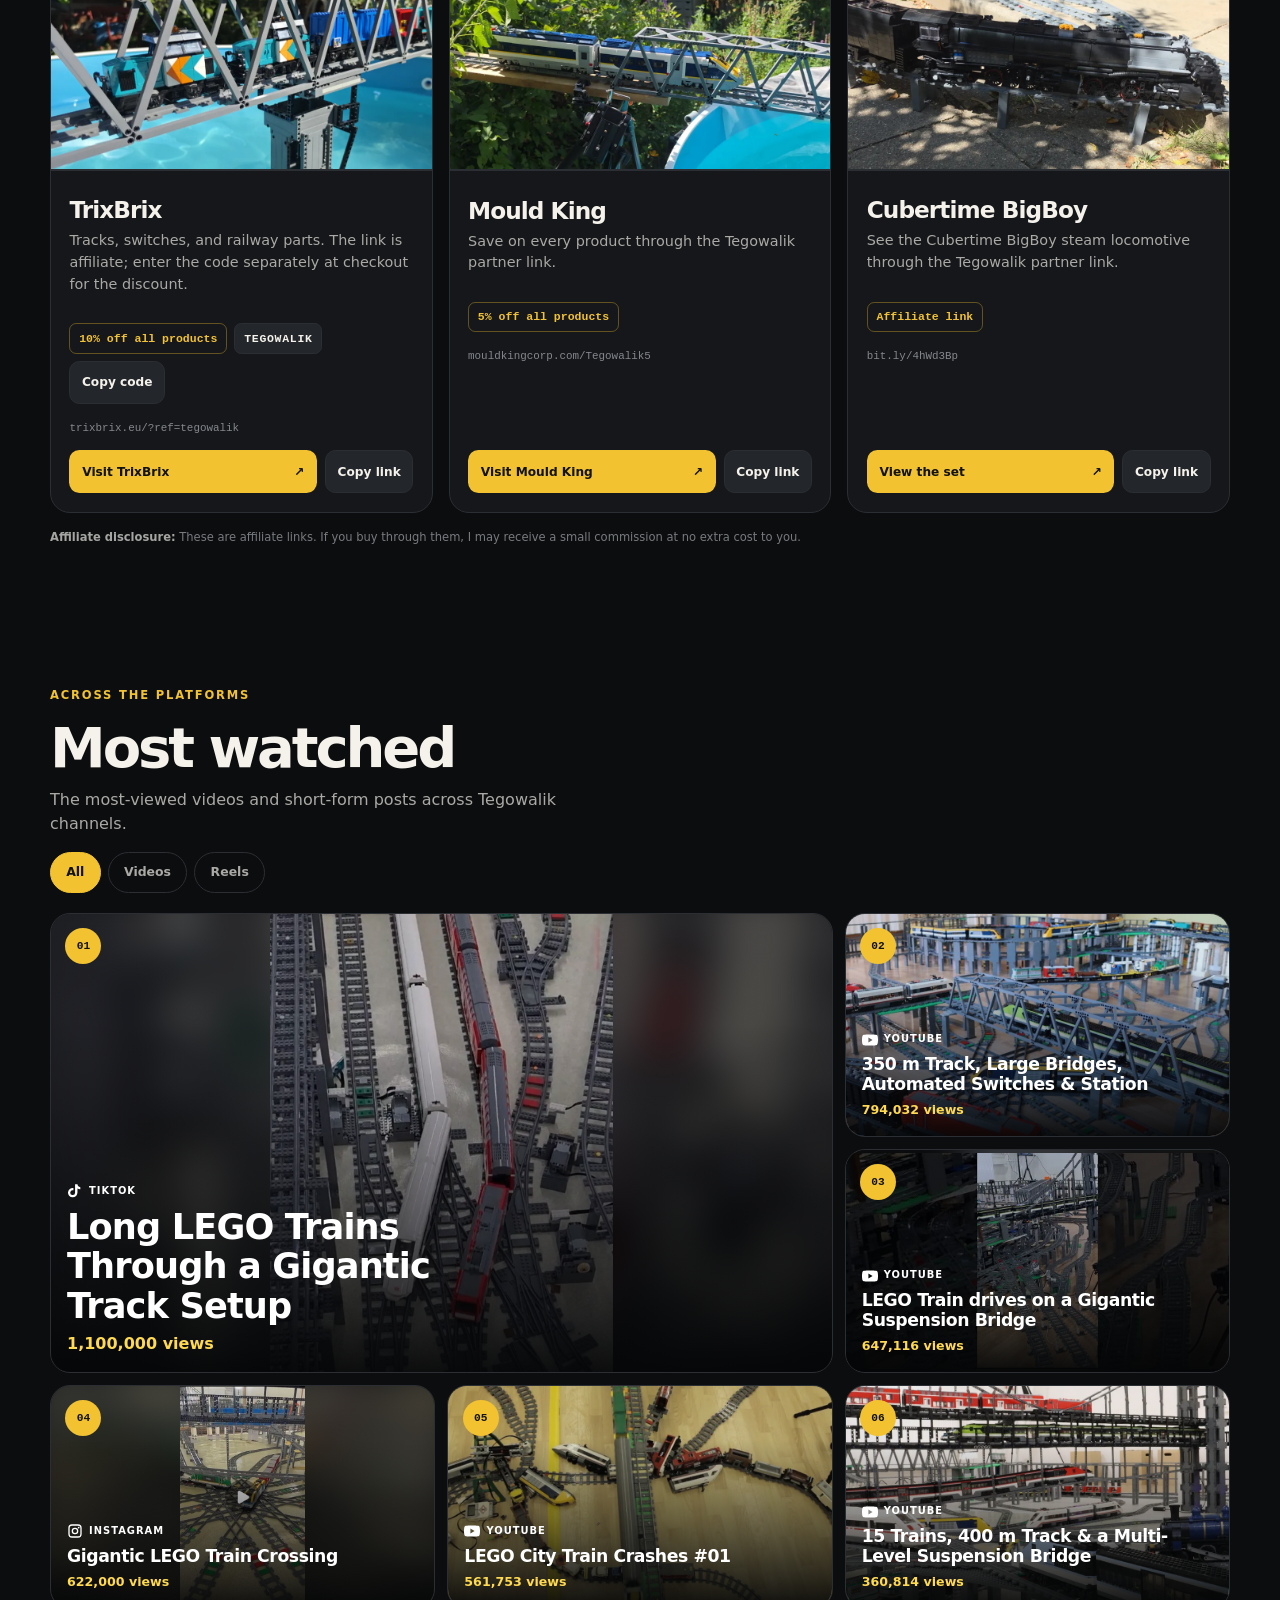
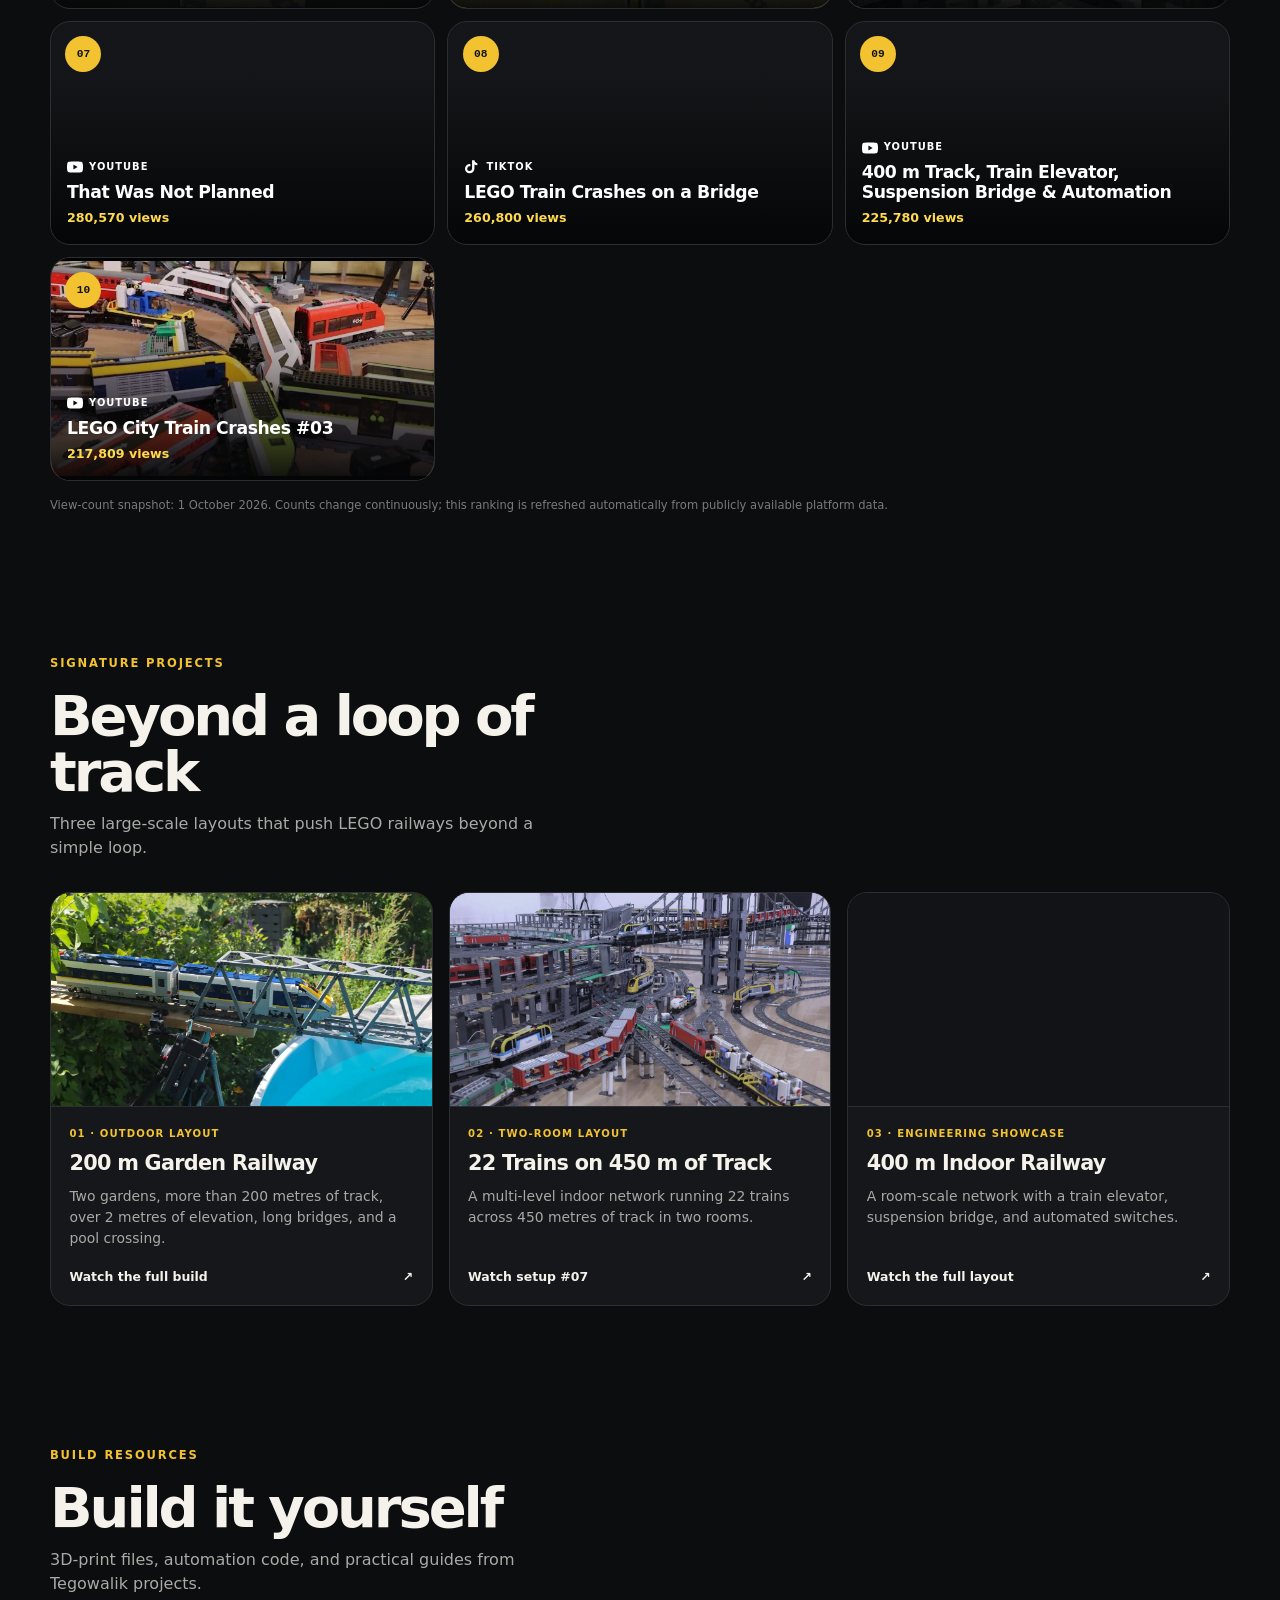
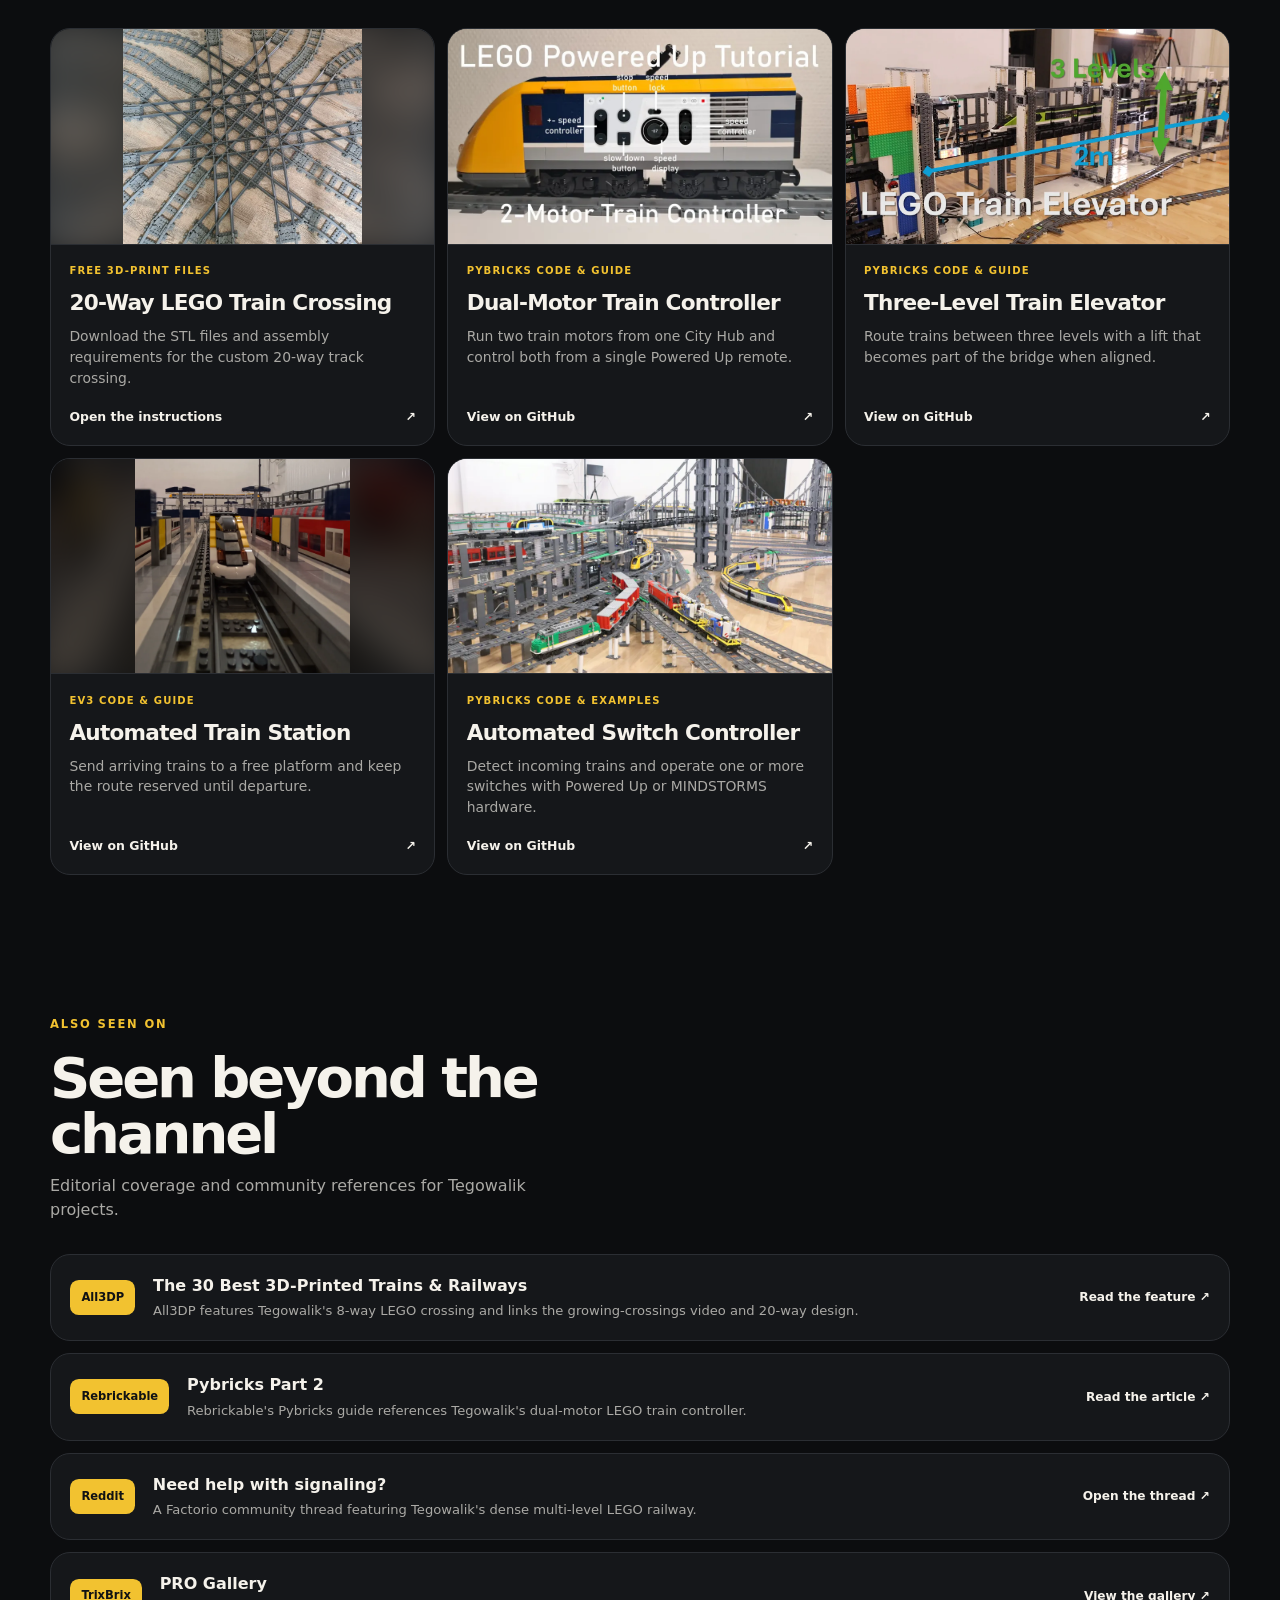
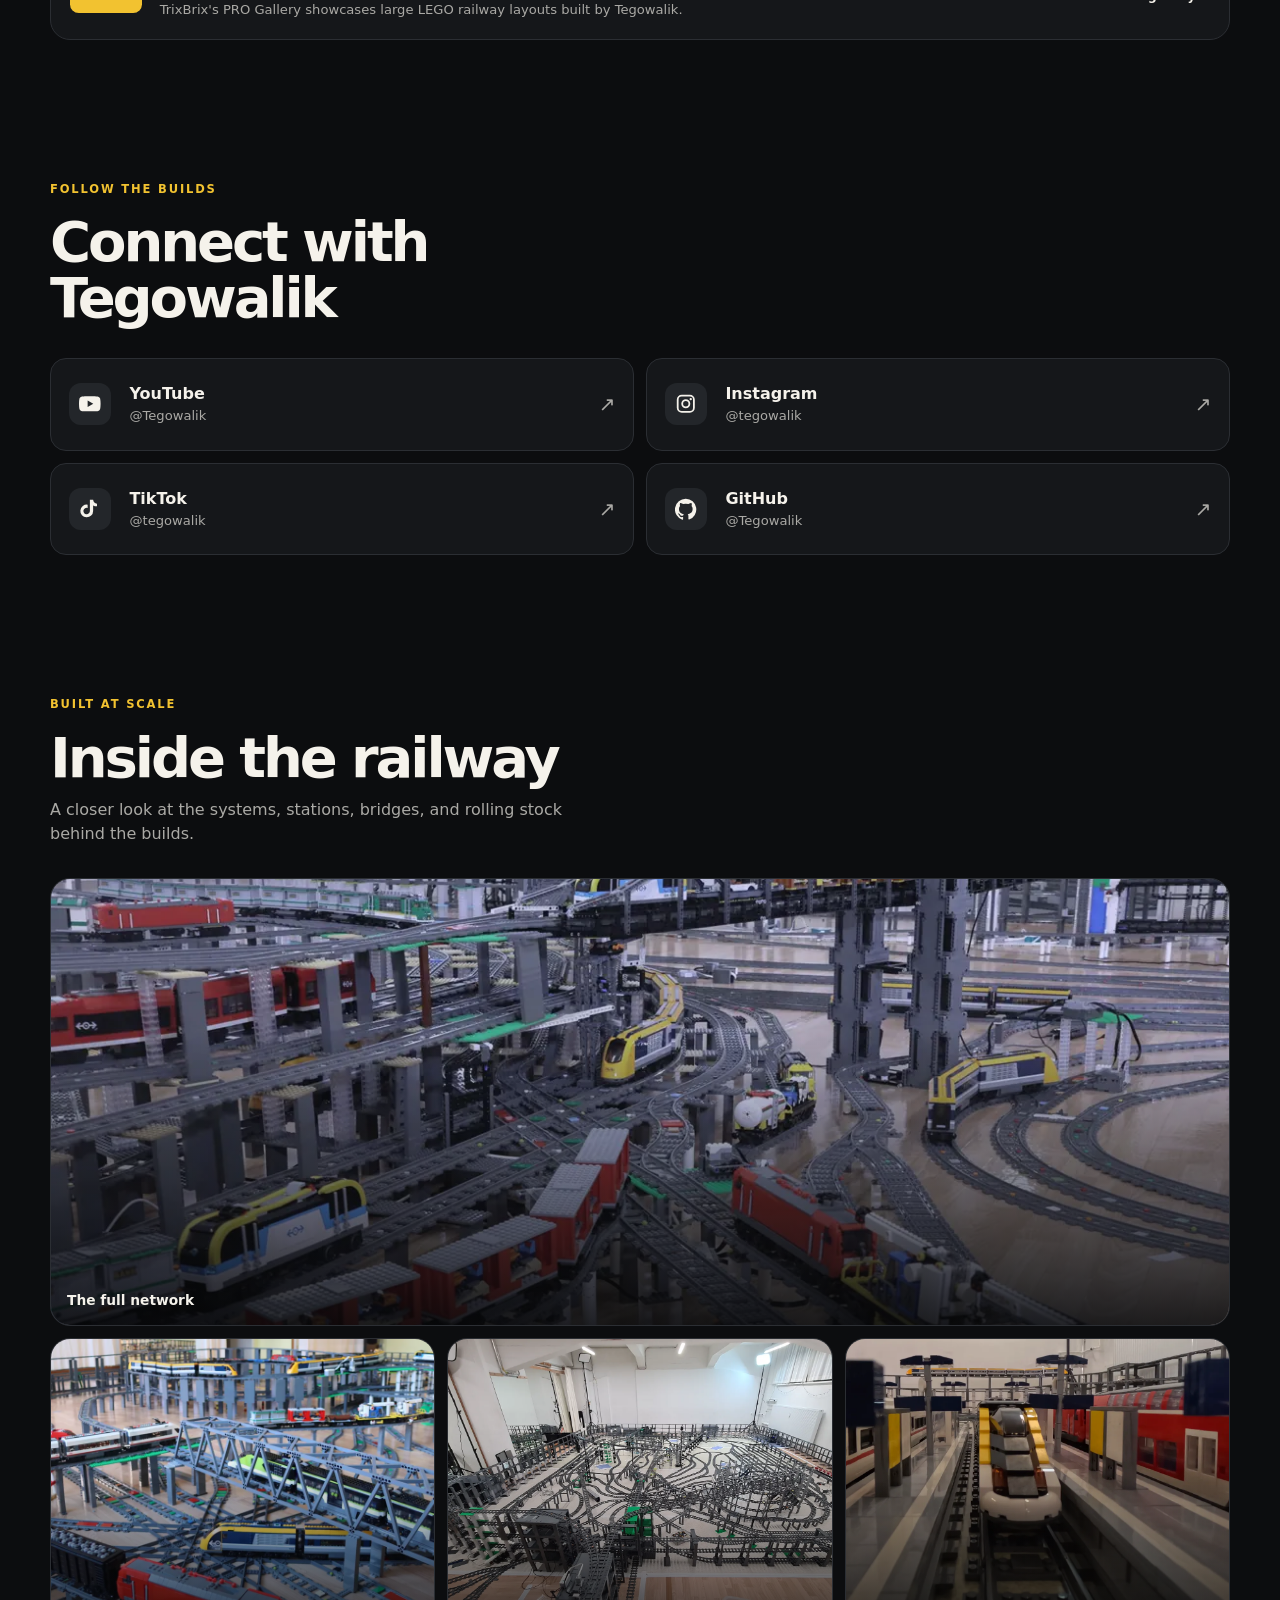
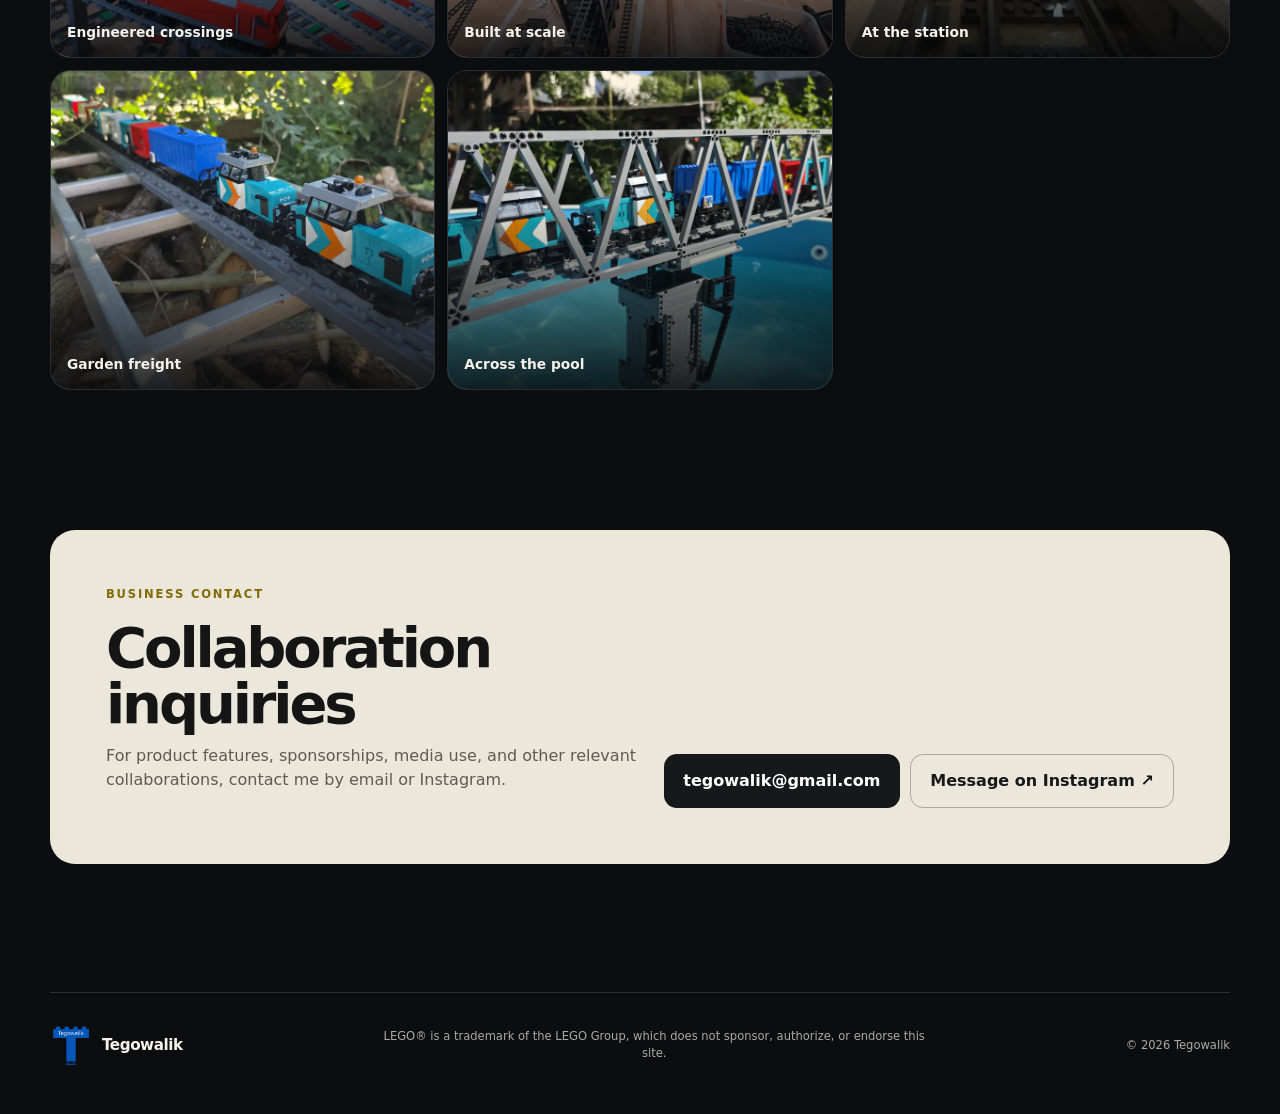
==== commit 53009820: "Move rounded audience stats into homepage headline" ====
--- a/index.html
+++ b/index.html
@@ -28,10 +28,17 @@
       <img class="brand-logo" src="assets/logo-256.webp" width="42" height="42" alt="">
       <span data-profile-name>Tegowalik</span>
     </a>
-    <nav class="site-nav" aria-label="Primary navigation">
-      <a class="nav-link" href="faq.html">FAQ</a>
-      <a class="header-cta" href="#connect">Connect</a>
-    </nav>
+    <div class="header-actions">
+      <nav class="header-socials" aria-label="Social channels">
+        <a href="https://www.youtube.com/@Tegowalik" target="_blank" rel="noopener noreferrer" aria-label="Tegowalik on YouTube"><svg viewBox="0 0 24 24" aria-hidden="true"><path d="M23.5 6.2a3 3 0 0 0-2.1-2.1C19.5 3.6 12 3.6 12 3.6s-7.5 0-9.4.5A3 3 0 0 0 .5 6.2 31 31 0 0 0 0 12a31 31 0 0 0 .5 5.8 3 3 0 0 0 2.1 2.1c1.9.5 9.4.5 9.4.5s7.5 0 9.4-.5a3 3 0 0 0 2.1-2.1A31 31 0 0 0 24 12a31 31 0 0 0-.5-5.8ZM9.6 15.6V8.4l6.3 3.6-6.3 3.6Z"/></svg></a>
+        <a href="https://www.instagram.com/tegowalik" target="_blank" rel="noopener noreferrer" aria-label="Tegowalik on Instagram"><svg viewBox="0 0 24 24" aria-hidden="true"><path d="M7.5 2h9A5.5 5.5 0 0 1 22 7.5v9a5.5 5.5 0 0 1-5.5 5.5h-9A5.5 5.5 0 0 1 2 16.5v-9A5.5 5.5 0 0 1 7.5 2Zm-.2 2A3.3 3.3 0 0 0 4 7.3v9.4A3.3 3.3 0 0 0 7.3 20h9.4a3.3 3.3 0 0 0 3.3-3.3V7.3A3.3 3.3 0 0 0 16.7 4H7.3Zm10.2 1.5a1.3 1.3 0 1 1 0 2.6 1.3 1.3 0 0 1 0-2.6ZM12 7a5 5 0 1 1 0 10 5 5 0 0 1 0-10Zm0 2a3 3 0 1 0 0 6 3 3 0 0 0 0-6Z"/></svg></a>
+        <a href="https://www.tiktok.com/@tegowalik" target="_blank" rel="noopener noreferrer" aria-label="Tegowalik on TikTok"><svg viewBox="0 0 24 24" aria-hidden="true"><path d="M15.7 2c.3 2.6 1.8 4.1 4.3 4.3v3a8.8 8.8 0 0 1-4.3-1v6.1a7.1 7.1 0 1 1-6.1-7V11a3.6 3.6 0 1 0 2.5 3.4V2h3.6Z"/></svg></a>
+      </nav>
+      <nav class="site-nav" aria-label="Primary navigation">
+        <a class="nav-link" href="faq.html">FAQ</a>
+        <a class="header-cta" href="#connect">Connect</a>
+      </nav>
+    </div>
   </header>
 
   <main id="main">
@@ -63,6 +70,14 @@
           <div><dt>60+</dt><dd>switches</dd></div>
         </dl>
       </div>
+    </section>
+
+    <section class="audience-section" id="audience" aria-labelledby="audience-title" hidden>
+      <div class="audience-heading">
+        <p class="eyebrow">Across the channels</p>
+        <h2 id="audience-title">Follow the railway</h2>
+      </div>
+      <div class="audience-grid" id="audience-stats"></div>
     </section>
 
     <section class="partner-section" id="partners" aria-labelledby="partners-title" hidden>
--- a/style.css
+++ b/style.css
@@ -76,6 +76,23 @@
   align-items: center;
 }
 
+.header-actions,
+.header-socials { display: flex; align-items: center; }
+.header-actions { gap: .85rem; }
+.header-socials { gap: .28rem; }
+.header-socials a {
+  width: 2.15rem;
+  height: 2.15rem;
+  display: grid;
+  place-items: center;
+  color: var(--muted);
+  border-radius: 999px;
+  text-decoration: none;
+  transition: color .2s ease, background .2s ease;
+}
+.header-socials a:hover { color: var(--text); background: var(--surface); }
+.header-socials svg { width: 1.05rem; height: 1.05rem; fill: currentColor; }
+
 .nav-link {
   padding: .65rem .8rem;
   color: var(--muted);
@@ -279,7 +296,7 @@
 .social-card {
   min-height: 5.8rem;
   display: grid;
-  grid-template-columns: 2.8rem 1fr auto;
+  grid-template-columns: 2.8rem minmax(0, 1fr) auto;
   gap: 1rem;
   align-items: center;
   padding: 1rem 1.1rem;
@@ -298,6 +315,10 @@
 .social-handle { display: block; color: var(--muted); font-size: .82rem; overflow: hidden; text-overflow: ellipsis; white-space: nowrap; }
 .arrow { color: var(--muted); font-size: 1.25rem; }
 
+@media (max-width: 420px) {
+  .social-card { gap: .7rem; padding-inline: .85rem; }
+}
+
 .affiliate-note {
   max-width: 48rem;
   margin: 1rem 0 0;
@@ -323,16 +344,7 @@
 
 .project-card:hover { transform: translateY(-3px); border-color: #555a62; }
 
-.project-card > img {
-  width: 100%;
-  aspect-ratio: 16 / 9;
-  display: block;
-  object-fit: cover;
-  border-bottom: 1px solid var(--line);
-  transition: transform .4s ease;
-}
-
-.project-card:hover > img { transform: scale(1.018); }
+.project-card:hover .card-media-image { transform: scale(1.018); }
 
 .project-content { flex: 1; display: flex; flex-direction: column; padding: 1.15rem; }
 .project-meta { color: var(--accent); text-transform: uppercase; font-size: .63rem; font-weight: 800; letter-spacing: .11em; }
@@ -497,15 +509,7 @@
   border-bottom: 1px solid var(--line);
 }
 
-.partner-image-link img {
-  width: 100%;
-  aspect-ratio: 16 / 9;
-  display: block;
-  object-fit: cover;
-  transition: transform .4s ease;
-}
-
-.partner-card:hover .partner-image-link img { transform: scale(1.02); }
+.partner-card:hover .card-media-image { transform: scale(1.02); }
 
 .partner-body {
   flex: 1;
@@ -598,16 +602,41 @@
   padding: 0;
 }
 
-.resource-card > img {
+.resource-card:hover .card-media-image { transform: scale(1.018); }
+
+.card-media {
   width: 100%;
   aspect-ratio: 16 / 9;
+  position: relative;
+  overflow: hidden;
   display: block;
-  object-fit: cover;
+  flex: 0 0 auto;
+  background: #111316;
   border-bottom: 1px solid var(--line);
+  isolation: isolate;
+}
+
+.card-media img {
+  position: absolute;
+  inset: 0;
+  width: 100%;
+  height: 100%;
+  display: block;
   transition: transform .4s ease;
 }
 
-.resource-card:hover > img { transform: scale(1.018); }
+.card-media-image { z-index: 1; object-fit: cover; }
+.card-media-backdrop { display: none; z-index: 0; object-fit: cover; }
+
+.card-media[data-aspect="portrait"] .card-media-image,
+.card-media[data-aspect="square"] .card-media-image { object-fit: contain; }
+
+.card-media[data-aspect="portrait"] .card-media-backdrop,
+.card-media[data-aspect="square"] .card-media-backdrop {
+  display: block;
+  filter: blur(1.1rem) brightness(.45) saturate(.8);
+  transform: scale(1.1);
+}
 
 .resource-content {
   flex: 1;
@@ -668,7 +697,7 @@
   display: flex;
   align-items: flex-end;
   padding: clamp(3.5rem, 9vw, 7.5rem) clamp(1.25rem, 6vw, 5.25rem);
-  margin-bottom: clamp(4.5rem, 9vw, 8rem);
+  margin-bottom: clamp(1.25rem, 3vw, 2.25rem);
   border: 1px solid var(--line);
   border-radius: clamp(1.25rem, 3vw, 2.2rem);
   isolation: isolate;
@@ -764,6 +793,38 @@
 .hero-stats div:first-child { padding-left: 0; border-left: 0; }
 .hero-stats dt { color: #fff; font-size: clamp(1.45rem, 3vw, 2.1rem); font-weight: 900; letter-spacing: -.055em; }
 .hero-stats dd { margin: .05rem 0 0; color: #bbbcb9; text-transform: uppercase; font-size: .62rem; font-weight: 800; letter-spacing: .12em; }
+
+.audience-section {
+  display: grid;
+  gap: 1.25rem;
+  padding: 1.35rem;
+  margin-bottom: clamp(4.5rem, 9vw, 8rem);
+  background: var(--surface);
+  border: 1px solid var(--line);
+  border-radius: var(--radius);
+}
+.audience-heading h2 { margin: 0; font-size: clamp(1.45rem, 3vw, 2rem); }
+.audience-heading .eyebrow { margin-bottom: .35rem; }
+.audience-grid { display: grid; gap: .65rem; }
+.audience-stat {
+  min-height: 5.2rem;
+  display: flex;
+  gap: .9rem;
+  align-items: center;
+  padding: 1rem;
+  color: var(--text);
+  background: #111316;
+  border: 1px solid var(--line);
+  border-radius: .9rem;
+  text-decoration: none;
+  transition: transform .2s ease, border-color .2s ease;
+}
+.audience-stat:hover { transform: translateY(-2px); border-color: #5b6068; }
+.audience-icon { width: 2.2rem; height: 2.2rem; display: grid; place-items: center; color: var(--accent); }
+.audience-icon svg { width: 1.45rem; height: 1.45rem; fill: currentColor; }
+.audience-copy { display: flex; flex-direction: column; }
+.audience-copy strong { font-size: clamp(1.55rem, 3vw, 2.15rem); line-height: 1; letter-spacing: -.05em; }
+.audience-copy > span { margin-top: .25rem; color: var(--muted); text-transform: uppercase; font-size: .58rem; font-weight: 800; letter-spacing: .09em; }
 
 /* Cross-platform view-count snapshot */
 .popular-section { padding: 0 0 clamp(5rem, 11vw, 9rem); }
@@ -838,6 +899,8 @@
   }
 
   .popular-grid { grid-template-columns: repeat(2, 1fr); }
+  .audience-section { grid-template-columns: minmax(12rem, .75fr) 2.25fr; align-items: center; padding: 1.6rem; }
+  .audience-grid { grid-template-columns: repeat(3, 1fr); }
   .popular-card-lead { grid-column: 1 / -1; min-height: 25rem; }
   .popular-card-lead .popular-title { font-size: clamp(1.5rem, 3vw, 2.2rem); }
   .popular-card-lead .popular-views { font-size: 1rem; }
@@ -858,4 +921,7 @@
   .hero-stats div { flex: 1; min-width: 0; }
   .hero-stats div:not(:first-child) { padding-right: 0; }
   .hero-stats dd { font-size: .52rem; letter-spacing: .08em; }
-}
+  .header-actions { gap: .25rem; }
+  .header-socials { gap: 0; }
+  .header-cta { display: none; }
+}
